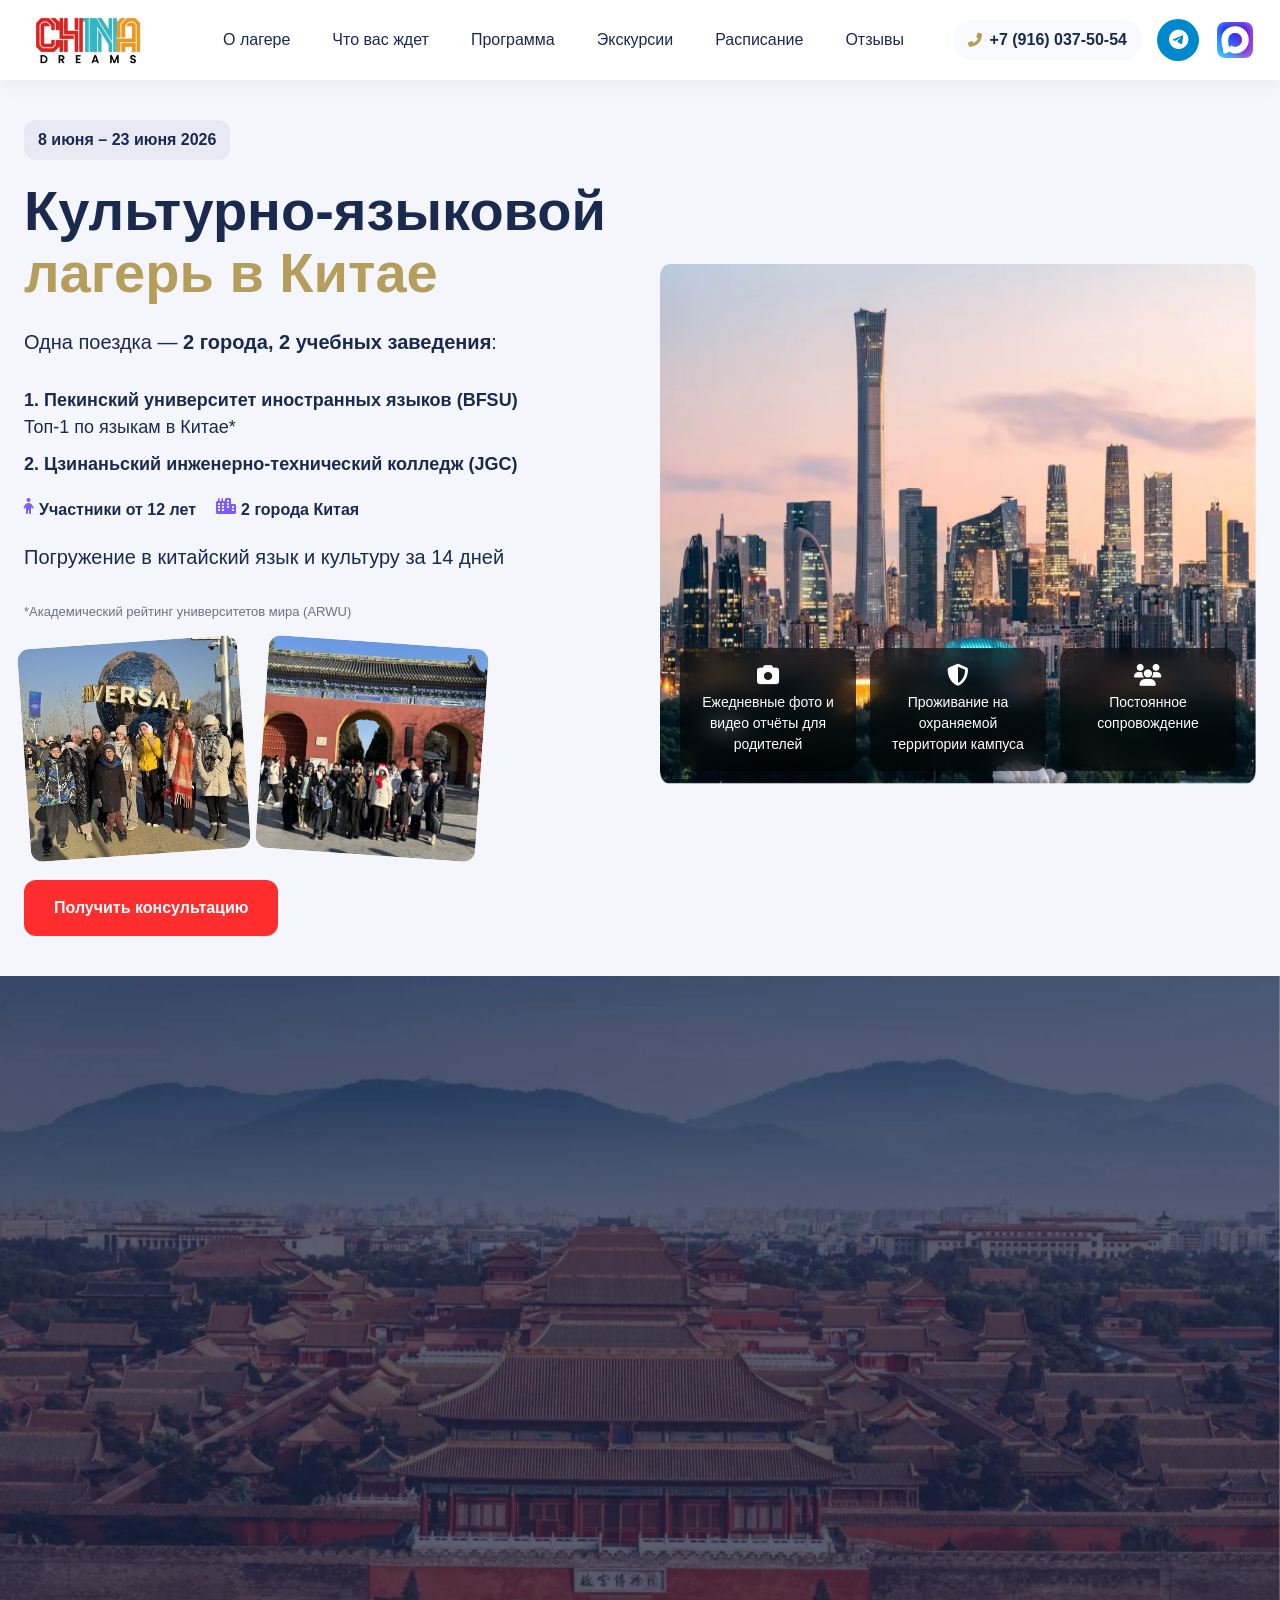
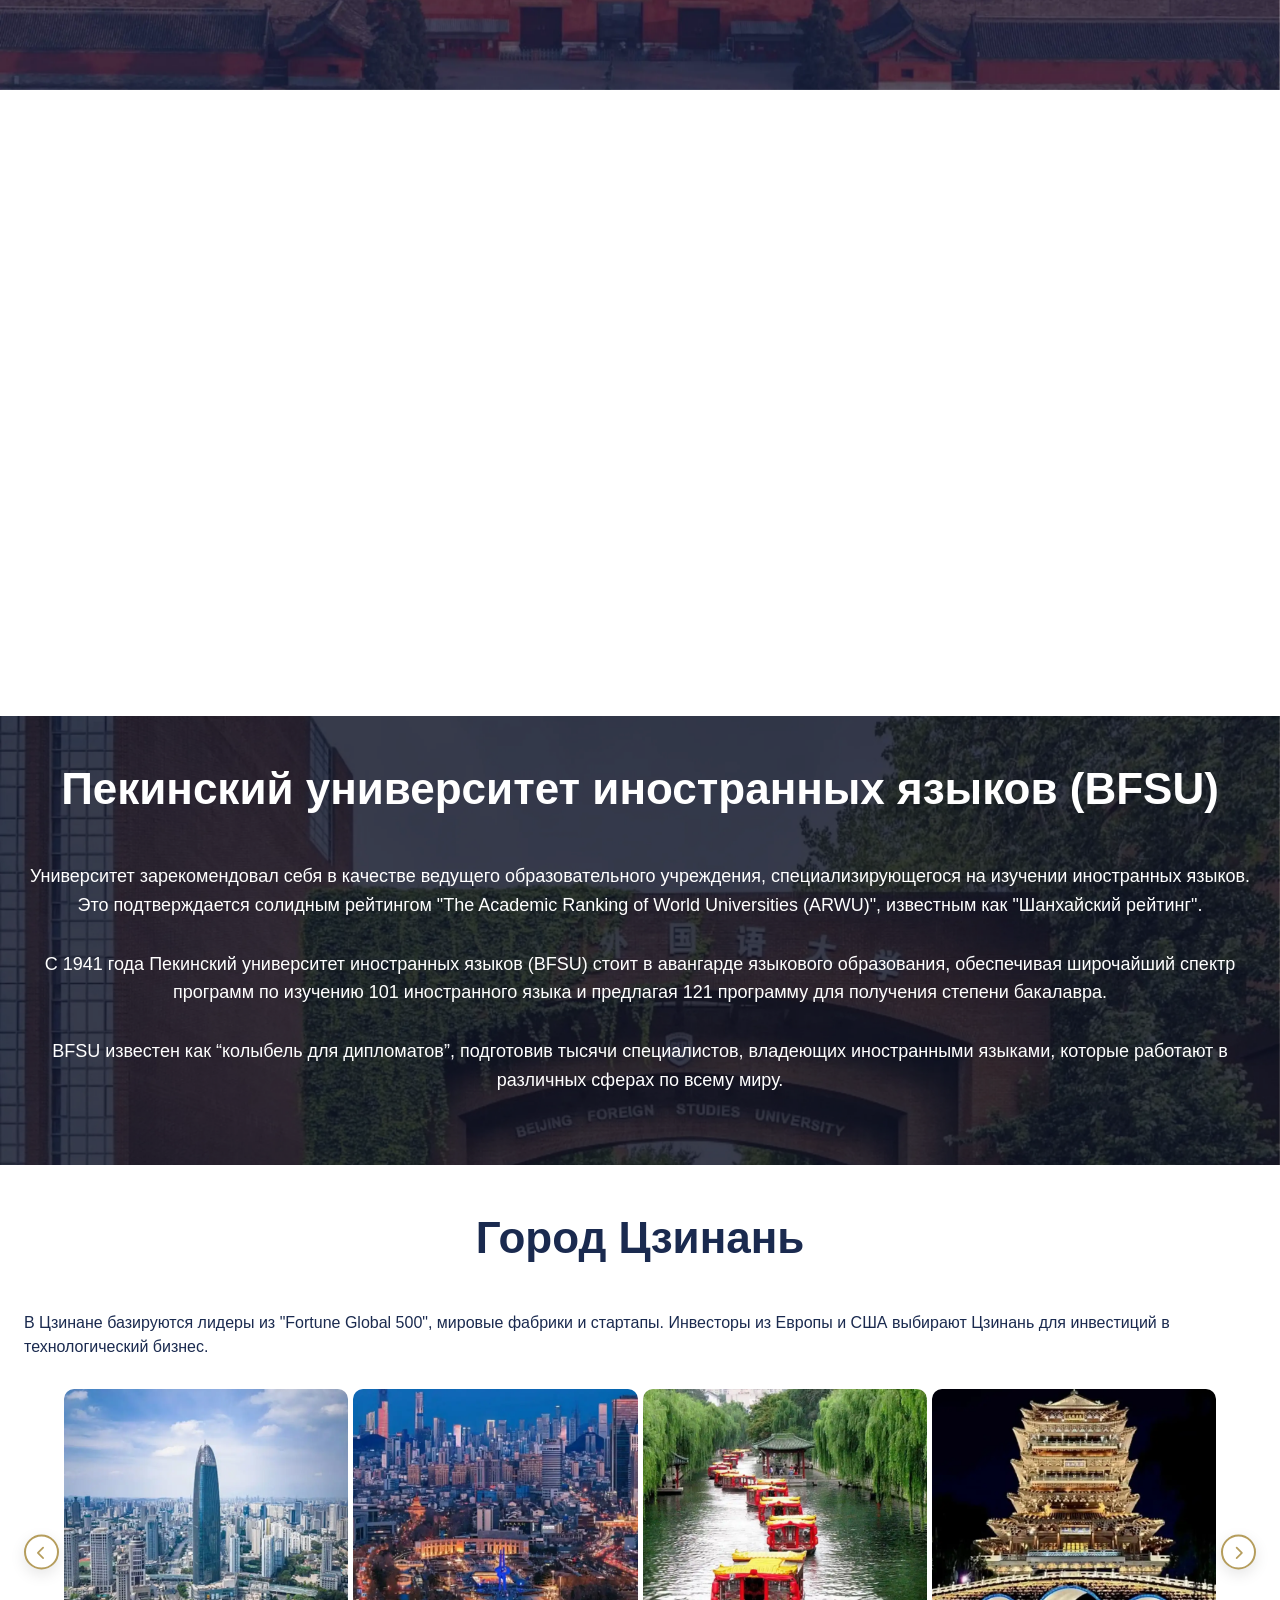
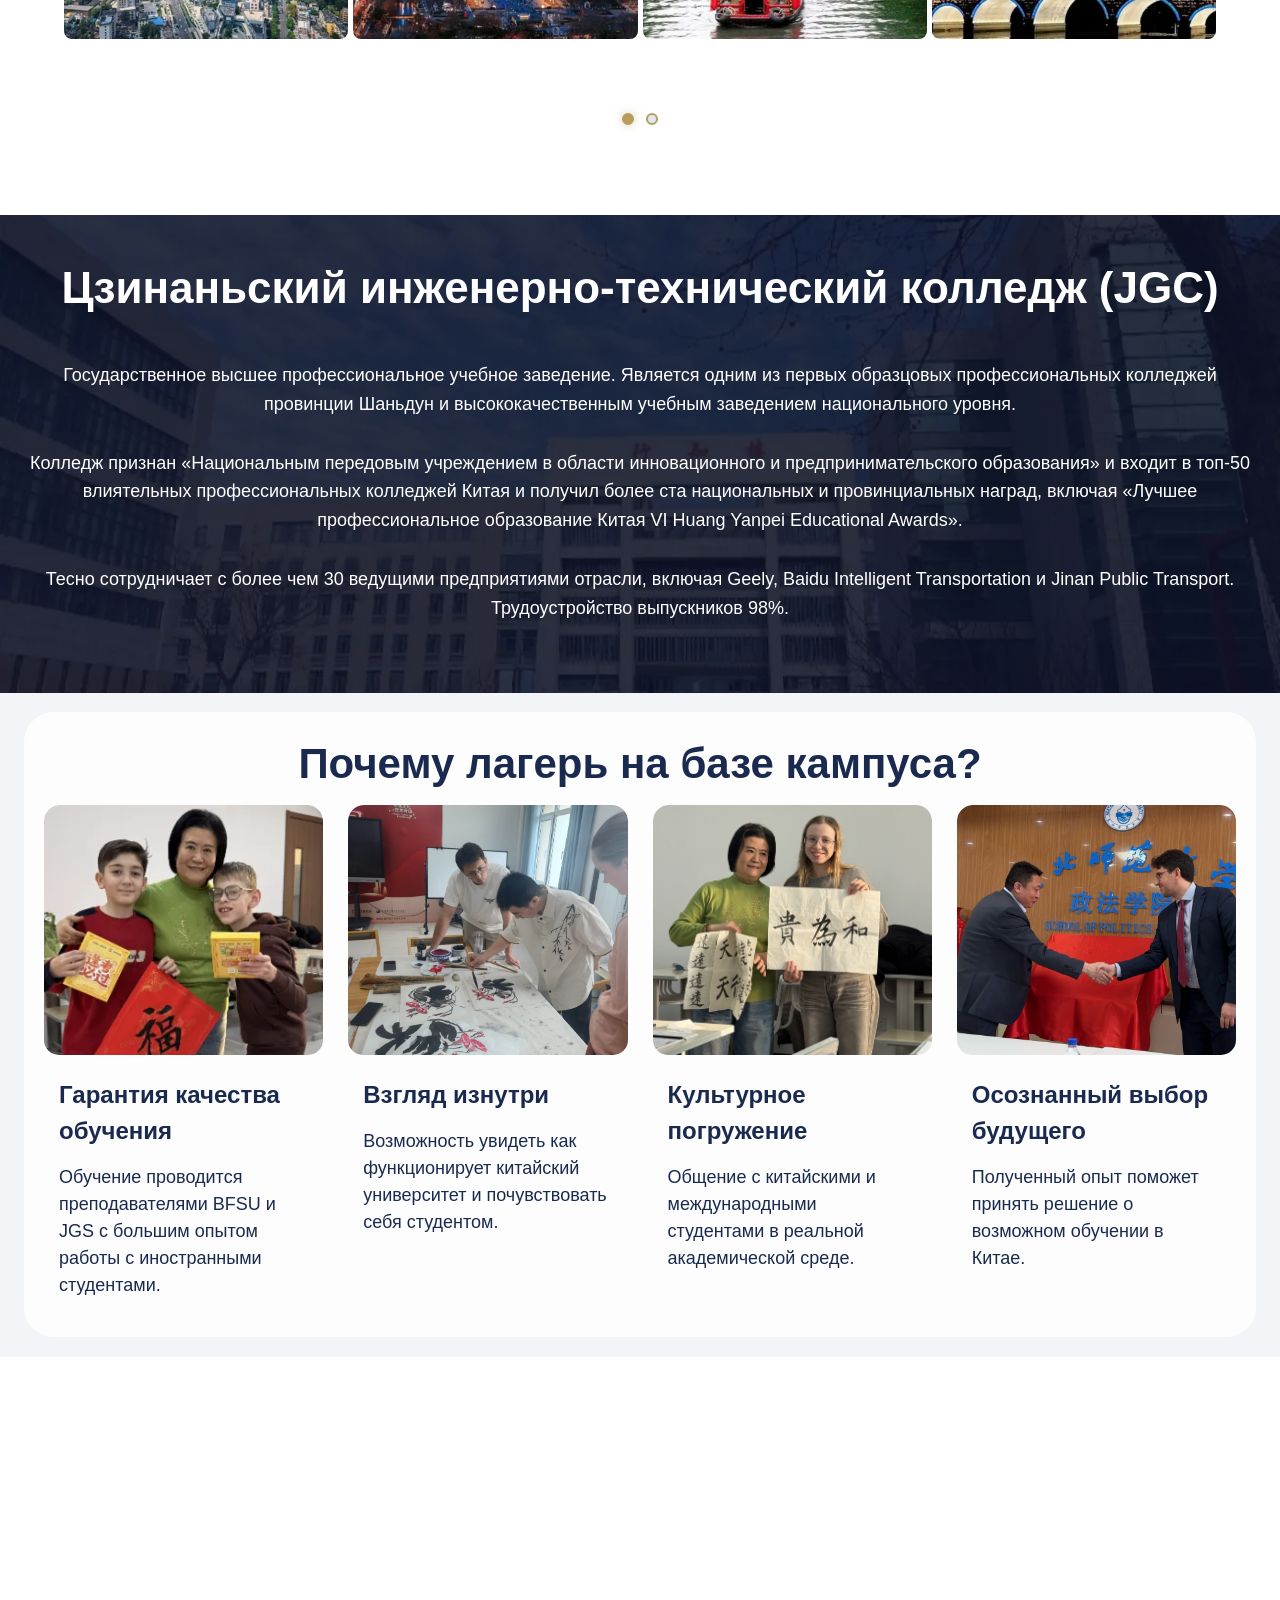
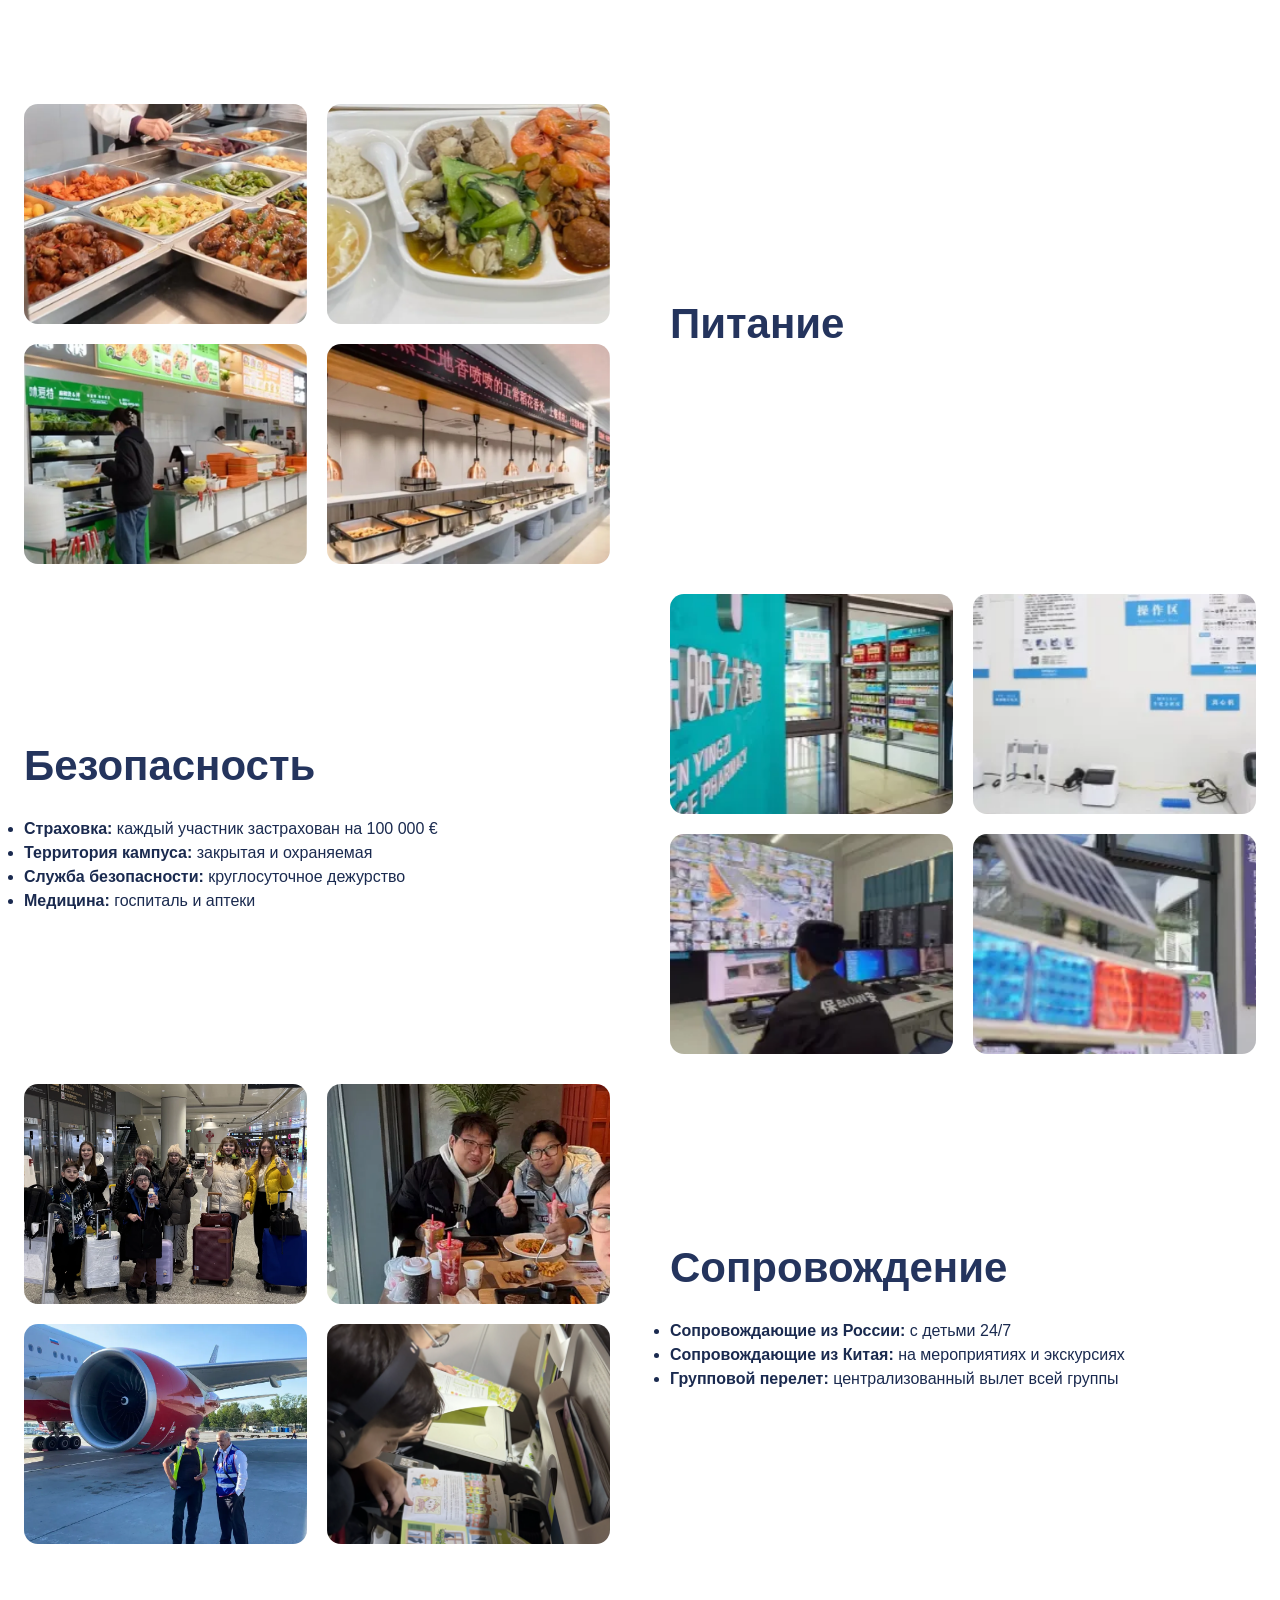
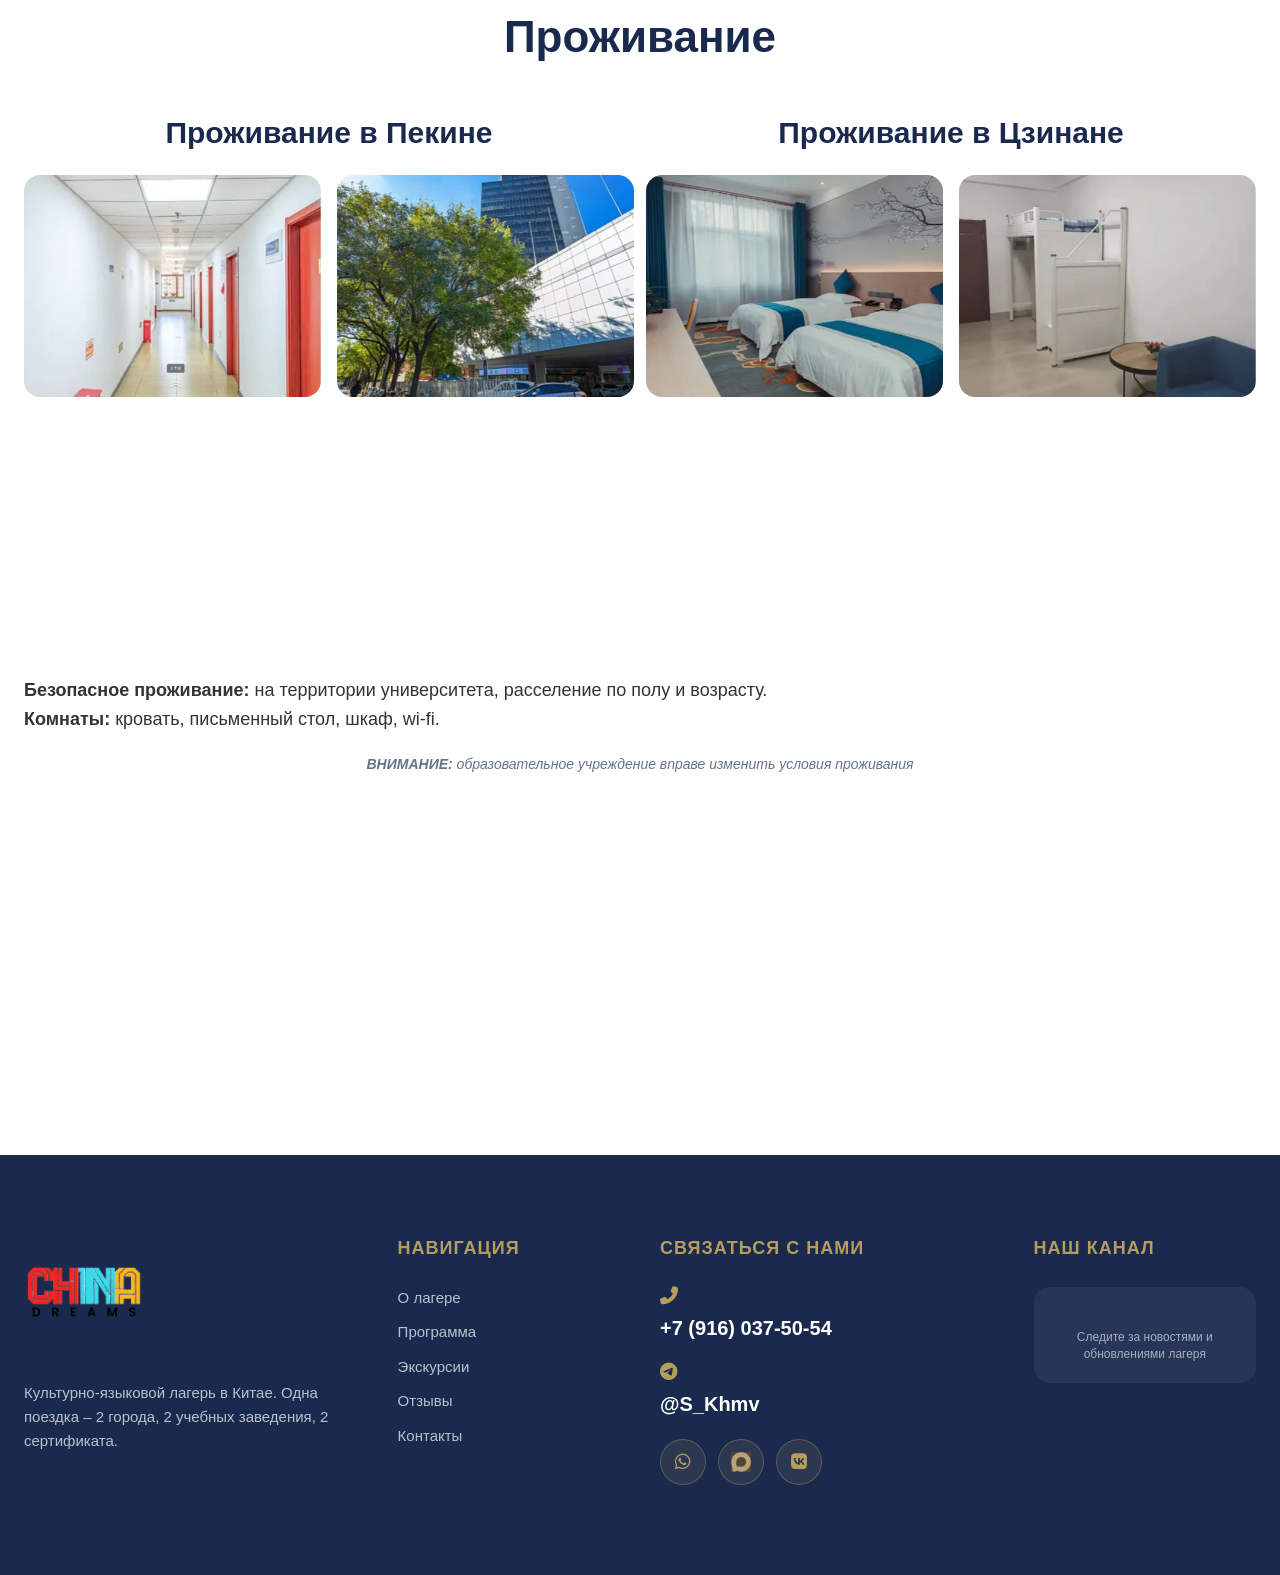
==== summer2026/index.html @ 6223f332 "Update index.html" ====
<!DOCTYPE html>
<html lang="ru">
<head>
    <meta charset="UTF-8">
    <meta name="viewport" content="width=device-width, initial-scale=1.0">
    
    <meta name="description" content="Культурно-языковой лагерь в Пекине China Dreams: обучение китайскому языку и погружение в культуру.">
    <meta property="og:title" content="Летний лагерь 2026 | China Dreams">
    <meta property="og:description" content="Культурно-языковой лагерь в Китае: программа лета 2026.">
    <meta property="og:url" content="https://chinadreams.ru/summer2026/">
    <meta property="og:type" content="website">
    <meta property="og:image" content="https://chinadreams.ru/summer2026/img/77.webp">
    
    <title>Культурно-языковой лагерь в Пекине | China Dreams</title>
    
    <link rel="icon" type="image/jpg" href="img/80.webp"> 

    <link rel="preconnect" href="https://fonts.googleapis.com">
    <link rel="preconnect" href="https://fonts.gstatic.com" crossorigin>
    <link href="https://fonts.googleapis.com/css2?family=Inter:opsz,wght@14..32,400;14..32,500;14..32,600;14..32,700&display=swap" rel="stylesheet">

    <link rel="stylesheet" href="https://cdnjs.cloudflare.com/ajax/libs/font-awesome/6.5.1/css/all.min.css">

    <link rel="stylesheet" href="style.css">
</head>
<body>
    <header class="header">
        <div class="container">
            <div class="logo">
                <img src="img/73.jpg" alt="China Dreams">
            </div>

            <nav>
                <div class="nav-links" id="navLinks">
                    <a href="#about">О лагере</a>
                    <a href="#features">Что вас ждет</a>
                    <a href="#program">Программа</a>
                    <a href="#excursions">Экскурсии</a>
                    <a href="#schedule">Расписание</a>
                    <a href="#reviews">Отзывы</a>
                </div>
            </nav>

            <div class="header-contact">
                <a href="tel:+79160375054" class="header-phone">
                    <i class="fas fa-phone-alt"></i> <span>+7 (916) 037-50-54</span></a>
                <a href="https://t.me/CD_RUSSIA" target="_blank" class="header-telegram">
                    <i class="fab fa-telegram"></i>
                </a>
                <a href="https://max.ru/u/f9LHodD0cOIRxhg6OC2rjZD0wFSvETGZUFFbrBYUcFSiHPmcREeoU7aZs7Y" class="header-max">
                    <img src="img/max.png" alt="MAX">
                </a>
            </div>

            <div class="menu-toggle" id="menuToggle">
                <i class="fas fa-bars"></i>
            </div>
        </div>
    </header>

    <main>
        <section class="hero">
            <div class="container hero-grid">
                <!-- ЛЕВАЯ ЧАСТЬ -->
                <div class="hero-left">
                    <div class="hero-date">8 июня – 23 июня 2026</div>

                    <h1>Культурно-языковой <span>лагерь в Китае</span></h1>

                    <p class="hero-text">
                        Одна поездка — <strong>2 города, 2 учебных заведения</strong>:
                    </p>

                    <p class="hero-university">
                        <strong>1. Пекинский университет иностранных языков (BFSU)</strong><br>
                        Топ-1 по языкам в Китае*
                    </p>

                    <p class="hero-university">
                        <strong>2. Цзинаньский инженерно-технический колледж (JGC)</strong>
                    </p>

                    <div class="hero-badges">
                        <i class="fas fa-child"></i> Участники от 12 лет
                        <i class="fas fa-city"></i> 2 города Китая
                    </div>
                    <p class="hero-text">Погружение в китайский язык и культуру за 14 дней</p>

                    <p class="hero-note">
                        *Академический рейтинг университетов мира (ARWU)
                    </p>

                    <div class="hero-photos">
                        <img src="img/77.webp" width="233" height="213">
                        <img src="img/81.webp" width="223" height="213">
                    </div>

                    <a href="tel:+79160375054" class="btn-main">Получить консультацию</a>

                </div>
                <div class="hero-right">

                    <img src="img/img2.webp" class="hero-bg">

                    <div class="hero-info">

                        <div class="info-card">
                            <i class="fas fa-camera"></i>
                            <p>Ежедневные фото и видео отчёты для родителей</p>
                        </div>

                        <div class="info-card">
                            <i class="fas fa-shield-alt"></i>
                            <p>Проживание на охраняемой территории кампуса</p>
                        </div>

                        <div class="info-card">
                            <i class="fas fa-users"></i>
                            <p>Постоянное сопровождение</p>
                        </div>

                    </div>
                </div>

            </div>
        </section>

        <section class="section facts-section">
            <div class="container">
                <h2 class="section-title text-center" style="margin-top: 50px;">Программа в цифрах</h2>
                <div class="facts-grid">
                    <div class="fact-card">
                        <img src="img/99.webp" alt="Города" class="fact-img" >
                        <div class="fact-overlay"></div>
                        <div class="fact-content">
                            <span class="fact-number">2</span>
                            <span class="fact-text">города</span>
                        </div>
                    </div>

                    <div class="fact-card">
                        <img src="img/12.webp" width="200" height="300" alt="Университеты" class="fact-img" >
                        <div class="fact-overlay"></div>
                        <div class="fact-content">
                            <span class="fact-number">2</span>
                            <span class="fact-text">учебных заведения</span>
                        </div>
                    </div>

                    <div class="fact-card">
                        <img src="img/16.webp" alt="Сертификаты" class="fact-img" style="filter: brightness(0.7);" >
                        <div class="fact-overlay"></div>
                        <div class="fact-content">
                            <span class="fact-number">2</span>
                            <span class="fact-text">сертификата</span>
                        </div>
                    </div>

                    <div class="fact-card highlight">
                        <img src="img/105.webp" alt="Экскурсий и мастерклассов" class="fact-img" >
                        <div class="fact-overlay"></div>
                        <div class="fact-content">
                            <span class="fact-number">30</span>
                            <span class="fact-text">экскурсий и мастерклассов</span>
                        </div>
                    </div>
                </div>

            </div>
        </section>

        <section id="about" class="section about-section">
            <div class="container">
                <h2 class="section-title text-center" style="color: #ffffff;">Почему этот лагерь особенный?</h2>
                <p class="section-text">Мы подготовили настоящую культурно-образовательную экспедицию – вас ждет образовательный опыт с языковой практикой, культурным обменом и погружением в среду: <span>2 учебных заведения, 2 города, 2 сертификата, 2 Китая</span> — столичный и строгий, современный и прогрессивный.</p>
                <p class="section-text highlight">В Пекине, где принимаются ключевые политические и экономические решения мы проведем <span>8 дней в лучшем языковом университете страны.</span> Далее мы посетим родину Конфуция – провинцию Шаньдун, город Цзинань и увидим настоящий современный мегаполис, где пройдет 2 часть поездки, которая составит 6 дней.</p>
                <div class="features-grid">
                    <!-- Карточка 1 -->
                    <div class="feature-card">
                        <div class="feature-header">
                            <div class="feature-number">01</div>
                            <div class="feature-line"></div>
                        </div>
                        <h3>Сбалансированная программа</h3>
                        <p>Сочетание языковых занятий с носителями языка, культурных мероприятий и экскурсий.</p>
                    </div>

                    <!-- Карточка 2 -->
                    <div class="feature-card">
                        <div class="feature-header">
                            <div class="feature-number">02</div>
                            <div class="feature-line"></div>
                        </div>
                        <h3>Баланс учёбы и отдыха</h3>
                        <p>Идеальное соотношение образования и внеурочной активности.</p>
                    </div>

                    <!-- Карточка 3 -->
                    <div class="feature-card">
                        <div class="feature-header">
                            <div class="feature-number">03</div>
                            <div class="feature-line"></div>
                        </div>
                        <h3>Безопасная атмосфера</h3>
                        <p>Доброжелательная и дружественная среда для всестороннего развития.</p>
                    </div>
                </div>
            </div>
        </section>



        <!-- Город Пекин - Медиагалерея с сеткой и каруселью -->
        <section class="section bg-light">
            <div class="container">
                <div class="city-text" style="margin-bottom: 20px; margin-top: 40px">
                    <h2 class="section-title">Город Пекин</h2>
                    <p class="city-description">Пекин — один из старейших городов мира. Политический, научный и технологический центр Китая, где принимаются ключевые государственные решения.</p>
                </div>
                <div class="media-carousel">
                    <div class="carousel-wrapper">
                        <div class="carousel-items" id="mediaCarousel" style="transform: translateX(-100%);">
                            <!-- СЛАЙД 1: 2 фото + 2 видео (сетка 4 колонки) -->
                            <div class="carousel-slide">
                                <div class="media-grid">
                                    <div class="media-grid-item">
                                        <img src="img/п1 1.webp" width="877" height="878" alt="Цзинань 1" loading="lazy">
                                    </div>
                                    <div class="media-grid-item">
                                        <img src="img/50.webp" alt="Цзинань 1" width="1050" height="1050" loading="lazy">
                                    </div>
                                    <div class="media-grid-item">
                                        <img src="img/51.webp" alt="Цзинань 1" width="630" height="630" loading="lazy">
                                    </div>
                                    <div class="media-grid-item">
                                        <img src="img/п2 1.webp" alt="Цзинань 1" width="1763" height="1770" loading="lazy">
                                    </div>
                                </div>
                            </div>

                            <!-- СЛАЙД 2: остальные 6 фото (сетка 4 колонки) -->
                            <div class="carousel-slide">
                                <div class="media-grid">
                                    <div class="media-grid-item">
                                        <img src="img/52.webp" alt="Цзинань 1" width="630" height="630" loading="lazy">
                                    </div>
                                    <div class="media-grid-item">
                                        <img src="img/53.webp" alt="Цзинань 1" width="630" height="630" loading="lazy">
                                    </div>
                                    <div class="media-grid-item">
                                        <img src="img/п3 1.webp" alt="Цзинань 1" width="878" height="878" loading="lazy">
                                    </div>
                                    <div class="media-grid-item">
                                        <img src="img/п4 1.webp" alt="Цзинань 1" width="1075" height="878" loading="lazy">
                                    </div>
                                </div>
                            </div>
                        </div>
                    </div>

                    <!-- Кнопки навигации -->
                    <button class="carousel-nav-btn prev" id="prevMedia">
                        <i class="fas fa-chevron-left"></i>
                    </button>
                    <button class="carousel-nav-btn next" id="nextMedia">
                        <i class="fas fa-chevron-right"></i>
                    </button>

                    <!-- Индикаторы (точки) -->
                    <div class="carousel-dots" id="mediaDots"></div>
                </div>
            </div>
        </section>
       
        <!-- Пекинский университет иностранных языков (с фоновой картинкой) -->
        <section class="section bfsu-section">
            <div class="container">
                <h2 class="section-title text-center" style="color: #ffffff;">Пекинский университет иностранных языков (BFSU)</h2>
                <p class="section-subtitle text-center" style="color: #ffffff;">Университет зарекомендовал себя в качестве ведущего образовательного учреждения, специализирующегося на изучении иностранных языков. Это подтверждается солидным рейтингом "The Academic Ranking of World Universities (ARWU)", известным как "Шанхайский рейтинг".</p>
                <p class="section-subtitle text-center" style="color: #ffffff;">С 1941 года Пекинский университет иностранных языков (BFSU) стоит в авангарде языкового образования, обеспечивая широчайший спектр программ по изучению 101 иностранного языка и предлагая 121 программу для получения степени бакалавра.</p>
                <p class="section-subtitle text-center" style="color: #ffffff;">BFSU известен как “колыбель для дипломатов”, подготовив тысячи специалистов, владеющих иностранными языками, которые работают в различных сферах по всему миру.</p>
            </div>
        </section>

        <!-- Город Цзинань - Медиагалерея с сеткой и каруселью -->
        <section class="section bg-light">
            <div class="container">
                <div class="city-text" style="margin-bottom: 20px; margin-top: 40px;">
                    <h2 class="section-title">Город Цзинань</h2>
                    <p class="city-description">В Цзинане базируются лидеры из "Fortune Global 500", мировые фабрики и стартапы. Инвесторы из Европы и США выбирают Цзинань для инвестиций в технологический бизнес.</p>
                </div>
                <div class="media-carousel">
                    <div class="carousel-wrapper">
                        <div class="carousel-items" id="jinanCarousel">
                            <!-- СЛАЙД 1: 2 фото + 2 видео (сетка 4 колонки) -->
                            <div class="carousel-slide">
                                <div class="media-grid">
                                    <div class="media-grid-item">
                                        <img src="img/ц2 1.webp" alt="Цзинань 1" width="926" height="927" loading="lazy">
                                    </div>
                                    <div class="media-grid-item">
                                        <img src="img/ц3 1.webp" alt="Цзинань 1" width="927" height="926" loading="lazy">
                                    </div>
                                    <div class="media-grid-item">
                                        <img src="img/ц4 1.webp" alt="Цзинань 2" width="926" height="927" loading="lazy">
                                    </div>
                                    <div class="media-grid-item">
                                        <img src="img/ц5 1.webp" alt="Цзинань 1" width="927" height="927" loading="lazy">
                                    </div>
                                </div>
                            </div>

                            <!-- СЛАЙД 2: остальные фото (сетка 4 колонки) -->
                            <div class="carousel-slide">
                                <div class="media-grid">
                                    <div class="media-grid-item">
                                        <img src="img/ц1 1.webp" alt="Цзинань 3" width="927" height="927" loading="lazy">
                                    </div>
                                    <div class="media-grid-item">
                                        <img src="img/ц6 1.webp" alt="Цзинань 4" width="956" height="956" loading="lazy">
                                    </div>
                                    <div class="media-grid-item">
                                        <img src="img/ц7 1.webp" alt="Цзинань 5" width="926" height="926" loading="lazy">
                                    </div>
                                    <div class="media-grid-item">
                                        <img src="img/ц8.webp" alt="Цзинань 6" width="927" height="927" loading="lazy">
                                    </div>
                                </div>
                            </div>
                        </div>
                    </div>

                    <!-- Кнопки навигации для Цзинаня -->
                    <button class="carousel-nav-btn prev" id="prevJinan">
                        <i class="fas fa-chevron-left"></i>
                    </button>
                    <button class="carousel-nav-btn next" id="nextJinan">
                        <i class="fas fa-chevron-right"></i>
                    </button>

                    <!-- Индикаторы (точки) для Цзинаня -->
                    <div class="carousel-dots" id="jinanDots"></div>
                </div>
            </div>
        </section>


        <!-- Цзинаньский инженерно-технический колледж (JGC) - с фоновой картинкой -->
        <section class="section jgc-section">
            <div class="container">
                <h2 class="section-title text-center" style="color: #ffffff;">Цзинаньский инженерно-технический колледж (JGC)</h2>
                <p class="section-subtitle text-center" style="color: #ffffff;">Государственное высшее профессиональное учебное заведение. Является одним из первых образцовых профессиональных колледжей провинции Шаньдун и высококачественным учебным заведением национального уровня.</p>
                <p class="section-subtitle text-center" style="color: #ffffff;">Колледж признан «Национальным передовым учреждением в области инновационного и предпринимательского образования» и входит в топ-50 влиятельных профессиональных колледжей Китая и получил более ста национальных и провинциальных наград, включая «Лучшее профессиональное образование Китая VI Huang Yanpei Educational Awards».</p>
                <p class="section-subtitle text-center" style="color: #ffffff;">Тесно сотрудничает с более чем 30 ведущими предприятиями отрасли, включая Geely, Baidu Intelligent Transportation и Jinan Public Transport. Трудоустройство выпускников 98%.</p>
            </div>
        </section>

        <!-- Почему лагерь на кампусе (стр. 13) -->
        <section class="campus-section">
            <div class="container">
                <div class="campus-wrapper">
                    <h2 class="campus-title">
                        Почему лагерь на базе кампуса?
                    </h2>
                    <div class="campus-grid">
                        <div class="campus-card">
                            <img src="img/86.webp" loading="lazy">
                            <h3>Гарантия качества обучения</h3>
                            <p>
                                Обучение проводится преподавателями BFSU и JGS
                                с большим опытом работы с иностранными студентами.
                            </p>
                        </div>
                        <div class="campus-card">
                            <img src="img/98.webp" loading="lazy">
                            <h3>Взгляд изнутри</h3>
                            <p>
                                Возможность увидеть как функционирует китайский университет
                                и почувствовать себя студентом.
                            </p>
                        </div>
                        <div class="campus-card">
                            <img src="img/97.webp" loading="lazy">
                            <h3>Культурное погружение</h3>
                            <p>
                                Общение с китайскими и международными студентами
                                в реальной академической среде.
                            </p>
                        </div>
                        <div class="campus-card">
                            <img src="img/84.webp" loading="lazy">
                            <h3>Осознанный выбор будущего</h3>
                            <p>
                                Полученный опыт поможет принять решение
                                о возможном обучении в Китае.
                            </p>
                        </div>
                    </div>
                </div>
            </div>
        </section>

        <section id="features" class="section campus-section">
            <div class="container">
                <h2 class="section-title text-center">Преимущества лагеря</h2>

                <div class="campus-split-column">
                    <div class="campus-card-split">
                        <div class="card-text-side">
                            <h3>Занятия на практике</h3>
                            <p>Вместо зубрежки — интерактивное обучение. Ребенок активно разыгрывает диалоги и учится понимать речь на слух — чтобы применять язык в реальных ситуациях.</p>
                        </div>
                        <div class="card-image-side">
                            <img src="img/img17.webp" alt="Обучение" loading="lazy">
                        </div>
                    </div>

                    <div class="campus-card-split">
                        <div class="card-text-side">
                            <h3>Погружение в среду</h3>
                            <p>Экскурсии по городу, университету, где можно слышать живую речь и практиковаться, а также увидеть все изнутри.</p>
                        </div>
                        <div class="card-image-side">
                            <img src="img/91.webp" alt="Погружение" loading="lazy">
                        </div>
                    </div>

                    <div class="campus-card-split">
                        <div class="card-text-side">
                            <h3>Пространство взросления</h3>
                            <p>Самостоятельность под нашим контролем – ребёнок получает опыт взрослой жизни в быту, межкультурной среде, в принятии решений, но не остаётся один на один со сложностями.</p>
                        </div>
                        <div class="card-image-side">
                            <img src="img/22.webp" alt="Взросление" loading="lazy">
                        </div>
                    </div>
                </div>
                <div class="wide-program-grid">
                    <div class="program-row">
                        <div class="program-card-wide">
                            <img src="img/94.webp" alt="Отчеты" loading="lazy">
                            <div class="card-overlay-wide">
                                <h3>Только полезные знания</h3>
                                <p>Новички осваивают базовую лексику для повседневного общения, а продвинутые — углубляются в язык.</p>
                            </div>
                        </div>
                        <div class="program-card-wide">
                            <img src="img/95.webp" alt="Сертификат" loading="lazy">
                            <div class="card-overlay-wide">
                                <h3>Развитие языковой догадки</h3>
                                <p>Способность понимать значения ранее неизвестных слов без словаря.</p>
                            </div>
                        </div>
                    </div>
                </div>
            </div>
        </section>

        <!-- Бегущая карусель "Китай изнутри" -->
        <section class="section bg-light">
            <div class="container">
                <h2 class="section-title text-center" style="margin-top: 30px; margin-bottom: 20px;">
                    Это шанс прочувствовать Китай изнутри
                   
                </h2>

                <div class="carousel-container">
                    <div class="carousel-track" id="chinaInsideTrack">
                        <!-- Фото 1 -->
                        <div class="carousel-item">
                            <img src="img/k1.webp" alt="Китай изнутри 1" loading="lazy">
                        </div>
                        <div class="carousel-item">
                            <img src="img/k2.webp" alt="Китай изнутри 2" loading="lazy">
                        </div>
                        <div class="carousel-item">
                            <img src="img/k3.webp" alt="Китай изнутри 3" loading="lazy">
                        </div>
                        <div class="carousel-item">
                            <img src="img/k4.webp" alt="Китай изнутри 4" loading="lazy">
                        </div>
                        <div class="carousel-item">
                            <img src="img/k5.webp" alt="Китай изнутри 5" loading="lazy">
                        </div>
                        <div class="carousel-item">
                            <img src="img/img14.webp" alt="Китай изнутри 6" loading="lazy">
                        </div>
                        <div class="carousel-item">
                            <img src="img/k7.webp" alt="Китай изнутри 7" loading="lazy">
                        </div>
                        <div class="carousel-item">
                            <img src="img/img13.webp" alt="Китай изнутри 8" loading="lazy">
                        </div>

                        <!-- Дубликаты для плавности -->
                        <div class="carousel-item">
                            <img src="img/k1.webp" alt="Китай изнутри 1" loading="lazy">
                        </div>
                        <div class="carousel-item">
                            <img src="img/k2.webp" alt="Китай изнутри 2" loading="lazy">
                        </div>
                        <div class="carousel-item">
                            <img src="img/k3.webp" alt="Китай изнутри 3" loading="lazy">
                        </div>
                        <div class="carousel-item">
                            <img src="img/k4.webp" alt="Китай изнутри 4" loading="lazy">
                        </div>
                        <div class="carousel-item">
                            <img src="img/k5.webp" alt="Китай изнутри 5" loading="lazy">
                        </div>
                        <div class="carousel-item">
                            <img src="img/img14.webp" alt="Китай изнутри 6" loading="lazy">
                        </div>
                        <div class="carousel-item">
                            <img src="img/k7.webp" alt="Китай изнутри 7" loading="lazy">
                        </div>
                        <div class="carousel-item">
                            <img src="img/img13.webp" alt="Китай изнутри 8" loading="lazy">
                        </div>
                    </div>
                </div>
            </div>
        </section>


        <!-- Образовательная программа -->

        <section id="program" class="section program-section">
            <div class="container">
                <h2 class="section-title text-center" style="margin-top: 0px; margin-bottom:20px;">Образовательная программа</h2>
                <p class="section-subtitle text-center">Уникальная парная образовательная модель преподавания</p>

                <div class="program-features-flex">
                    <div class="feature-item">
                        <strong>2 насыщенных недели:</strong> ни дня без приключения, выходные отсутствуют
                    </div>
                    <div class="feature-item">
                        <strong>80% времени</strong> общение с носителями языка
                    </div>
                    <div class="feature-item">
                        <strong>комфортные группы</strong> до 20 человек
                    </div>
                </div>

                <div class="wide-program-grid">
                    <div class="program-row">
                        <div class="program-card-wide">
                            <img src="img/img16.webp" alt="Практика языка" loading="lazy">
                            <div class="card-overlay-wide">
                                <h3>Практика языка</h3>
                                <p>Упор на устную речь, лексику и реальные ситуации</p>
                            </div>
                        </div>
                        <div class="program-card-wide">
                            <img src="img/img17.webp" alt="Резка по бумаге" loading="lazy">
                            <div class="card-overlay-wide">
                                <h3>Резка по бумаге</h3>
                                <p>Творческая практика основ традиционного искусства</p>
                            </div>
                        </div>
                    </div>

                    <div class="program-row">
                        <div class="program-card-wide">
                            <img src="img/img18.webp" alt="Живопись" loading="lazy">
                            <div class="card-overlay-wide">
                                <h3>Живопись</h3>
                                <p>Знакомство с техникой китайской тушевой живописи</p>
                            </div>
                        </div>
                        <div class="program-card-wide">
                            <img src="img/img20.webp" alt="Каллиграфия" loading="lazy">
                            <div class="card-overlay-wide">
                                <h3>Каллиграфия</h3>
                                <p>Погружение в эстетику и философию письма</p>
                            </div>
                        </div>
                    </div>
                </div>
            </div>
        </section>

        <!-- Экскурсии в Пекине (стр. 17) - НОВАЯ СЕКЦИЯ -->
        <section id="excursions" class="section bg-light">
            <div class="container">
                <h2 class="section-title text-center" style="margin-top: 60px;">Экскурсии в Пекине</h2>
                <p class="text-center">Пекин — это центр силы Китая, город императорского масштаба и государственной мощи, где традиции 5 000-летней цивилизации встречаются с ритмом мегаполиса</p>
                <div class="excursions-grid">
                    <div class="excursion-card">
                        <div class="excursion-image"><img src="img/51.webp" alt="Великая стена" style="width: 100%; height: 100%; object-fit: cover;" loading="lazy"></div>
                        <h3>Великая стена</h3>
                        <p>Прогулка там, где каждый шаг соединяет прошлое и будущее</p>
                    </div>
                    <div class="excursion-card">
                        <div class="excursion-image"><img src="img/120.webp" alt="Парк Цзиншань" style="width: 100%; height: 100%; object-fit: cover;" loading="lazy"></div>
                        <h3>Парк Цзиншань</h3>
                        <p>Смотровая точка, откуда открывается сердце столицы</p>
                    </div>
                    <div class="excursion-card">
                        <div class="excursion-image"><img src="img/52.webp" alt="Universal Studio" style="width: 100%; height: 120%; object-fit: cover;" loading="lazy"></div>
                        <h3>Universal Studio</h3>
                        <p>Мир Гарри Поттера, Миньонов и других героев — с аттракционами, шоу и приключениями</p>
                    </div>
                    <div class="excursion-card">
                        <div class="excursion-image"><img src="img/п3 1.webp" alt="Запретный город" style="width: 100%; height: 100%; object-fit: cover;" loading="lazy"></div>
                        <h3>Запретный город</h3>
                        <p>Императорский дворец, где вершилась судьба Поднебесной</p>
                    </div>
                </div>
                <h2 class="section-title text-center">Экскурсии в Цзинане</h2>
                <p class="text-center">Посетим Родину Конфуция – провинцию Шаньдун, самую консервативную провинцию Китая. Увидим город Цзинань — это живой и настоящий Китай</p>
                <div class="excursions-grid">
                    <div class="excursion-card">
                        <div class="excursion-image"><img src="img/65 1.webp" alt="Баоту-цюань" style="width: 100%; height: 100%; object-fit: cover;" loading="lazy"></div>
                        <h3>Баоту-цюань</h3>
                        <p>Главный символ города — мощный природный источник в центре города Цзинань с артезианской водой</p>
                    </div>
                    <div class="excursion-card">
                        <div class="excursion-image"><img src="img/66 1.webp" alt="Гора Тысячи Будд" style="width: 100%; height: 100%; object-fit: cover;" loading="lazy"></div>
                        <h3>Гора Тысячи Будд</h3>
                        <p>Скальные статуи, высеченные в VI–VIII веках нашей эры</p>
                    </div>
                    <div class="excursion-card">
                        <div class="excursion-image"><img src="img/67 1.webp" alt="Озеро Даминху" style="width: 100%; height: 100%; object-fit: cover;" loading="lazy"></div>
                        <h3>Озеро Даминху</h3>
                        <p>Сердце Цзинаня, парк в самом центре города, который напоминает Центральный парк Нью-Йорка</p>
                    </div>
                    <div class="excursion-card">
                        <div class="excursion-image"><img src="img/68 1.webp" alt="Фуронг стрит" style="width: 100%; height: 100%; object-fit: cover;" loading="lazy"></div>
                        <h3>Фуронг стрит</h3>
                        <p>Улице Фуронг 400 лет. Мы окунемся в атмосферу старого города без туристических витрин</p>
                    </div>
                </div>
                <p class="text-center" style="margin-top: 20px; font-style: italic;">*Возможны корректировки – в т.ч. дополнительные экскурсии на усмотрение организаторов</p>
            </div>
        </section>

        <!-- Проживание, питание, сопровождение, безопасность (стр. 19-22) -->
        <section class="campus-info">
            <div class="container">
                <!-- ПИТАНИЕ -->
                <div class="info-block">
                    <div class="info-images">
                        <img src="img/27.webp" loading="lazy">
                        <img src="img/p1.webp" loading="lazy">
                        <img src="img/p2.webp" loading="lazy">

                        <img src="img/28.webp" loading="lazy">
                    </div>
                    <div class="info-text">
                        <h2>Питание</h2>
                        <ul class="mobile-list">
                            <li><strong>Кафе университета с разными заведениями и вкуснейшими блюдами: </strong>мясо, овощи, крупы, макароны, морепродукты и свежие фрукты каждый день.</li>
                            <li><strong>Принцип "шведского стола":</strong> каждый может выбрать понравившееся блюдо.</li>
                            <li><strong>Кампусная карта позволяет оплачивать питание в один клик.</strong></li>
                        </ul>
                    </div>
                </div>
                <!-- БЕЗОПАСНОСТЬ -->
                <div class="info-block reverse">
                    <div class="info-images">
                        <img src="img/б1.webp" loading="lazy">
                        <img src="img/б2.webp" loading="lazy">
                        <img src="img/б3.webp" loading="lazy">
                        <img src="img/б4.webp" loading="lazy">
                    </div>
                    <div class="info-text">
                        <h2>Безопасность</h2>
                        <ul class="info-list">
                            <li><strong>Страховка:</strong> каждый участник застрахован на 100 000 €</li>
                            <li><strong>Территория кампуса:</strong> закрытая и охраняемая</li>
                            <li><strong>Служба безопасности:</strong> круглосуточное дежурство</li>
                            <li><strong>Медицина:</strong> госпиталь и аптеки</li>
                        </ul>
                    </div>
                </div>
                <!-- СОПРОВОЖДЕНИЕ -->
                <div class="info-block">
                    <div class="info-images">
                        <img src="img/92.webp" loading="lazy">
                        <img src="img/c2.webp" loading="lazy">
                        <img src="img/29.webp" loading="lazy">
                        <img src="img/с4.webp" loading="lazy">
                    </div>

                    <div class="info-text">
                        <h2>Сопровождение</h2>
                        <ul class="info-list">
                            <li><strong>Сопровождающие из России:</strong> с детьми 24/7</li>
                            <li><strong>Сопровождающие из Китая:</strong> на мероприятиях и экскурсиях</li>
                            <li><strong>Групповой перелет:</strong> централизованный вылет всей группы</li>
                        </ul>
                    </div>

                </div>
            </div>
        </section>
        <section class="accommodation-section">
            <div class="container">
                <h2 style="margin-top:60px;" class="section-title text-center">Проживание</h2>
                <div class="accommodation-wrapper">
                    <div class="city-block">
                        <h3 class="city-title">Проживание в Пекине</h3>
                        <div class="photo-carousel">
                            <div class="photo-carousel-track" id="pekinAccommodationTrack">
                                <div class="photo-item"><img src="img/к6.webp" alt="Холл в Пекине" loading="lazy"></div>
                                <div class="photo-item"><img src="img/к2.webp" alt="Здание университета" loading="lazy"></div>
                                <div class="photo-item"><img src="img/к3.webp" alt="Комната" loading="lazy"></div>
                                <div class="photo-item"><img src="img/к4.webp" alt="Общая зона" loading="lazy"></div>
                            </div>
                            <div class="photo-carousel-dots" id="pekinAccommodationDots"></div>
                        </div>
                    </div>  

                    <div class="city-block">
                    <h3 class="city-title">Проживание в Цзинане</h3>
                        <div class="photo-carousel">
                            <div class="photo-carousel-track" id="jinanAccommodationTrack">
                                <div class="photo-item"><img src="img/к5.webp" alt="Холл в Цзинане" loading="lazy"></div>
                                <div class="photo-item"><img src="img/к1.webp" alt="Вид из окна" loading="lazy"></div>
                                <div class="photo-item"><img src="img/к7.webp" alt="Комната" loading="lazy"></div>
                                <div class="photo-item"><img src="img/к8.webp" alt="Здание" loading="lazy"></div>
                            </div>
                            <div class="photo-carousel-dots" id="jinanAccommodationDots"></div>
                        </div>
                    </div>
                </div>
                
                <div class="accommodation-info">
                    <ul class="accommodation-list">
                        <li>
                            <strong>Безопасное проживание:</strong> на территории университета,
                            расселение по полу и возрасту.
                        </li>
                        <li>
                            <strong>Комнаты:</strong> кровать, письменный стол, шкаф, wi-fi.
                        </li>
                    </ul>
                    <p class="schedule-note" style="margin-bottom: 40px;"><strong>ВНИМАНИЕ:</strong> образовательное учреждение вправе изменить условия проживания</p>
                </div>
            </div>
        </section>



        <!--ОТчеты для родиетелй-->
        <section class="section reports-cert-section">
            <div class="container">
                <div class="wide-program-grid">
                    <div class="program-row">
                        <div class="program-card-wide">
                            <img src="img/96.webp" alt="Отчеты"  width="3213" height="2292" loading="lazy">
                            <div class="card-overlay-wide">
                                <h3>Отчёты для родителей</h3>
                                <p>Ежедневные фото и видео моменты дня вашего ребенка</p>
                            </div>
                        </div>
                        <div class="program-card-wide">
                            <img src="img/79.webp" alt="Сертификат"  width="1354" height="674" loading="lazy">
                            <div class="card-overlay-wide">
                                <h3>Сертификат от вуза</h3>
                                <p>Официальный документ, дающий преимущество при поступлении</p>
                            </div>
                        </div>
                    </div>
                </div>
            </div>
        </section>

        <section class="section facts-section-disp">
            <div class="container">
                <h2 class="section-title text-center" style="margin-top: 50px;">Программа в цифрах</h2>
                <div class="facts-grid">
                    <div class="fact-card">
                        <img src="img/99.webp" alt="Города" class="fact-img" >
                        <div class="fact-overlay"></div>
                        <div class="fact-content">
                            <span class="fact-number">2</span>
                            <span class="fact-text">города</span>
                        </div>
                    </div>

                    <div class="fact-card">
                        <img src="img/12.webp" width="200" height="300" alt="Университеты" class="fact-img" >
                        <div class="fact-overlay"></div>
                        <div class="fact-content">
                            <span class="fact-number">2</span>
                            <span class="fact-text">учебных заведения</span>
                        </div>
                    </div>

                    <div class="fact-card">
                        <img src="img/16.webp" alt="Сертификаты" class="fact-img" style="filter: brightness(0.7);" >
                        <div class="fact-overlay"></div>
                        <div class="fact-content">
                            <span class="fact-number">2</span>
                            <span class="fact-text">сертификата</span>
                        </div>
                    </div>

                    <div class="fact-card highlight">
                        <img src="img/105.webp" alt="Экскурсий и мастерклассов" class="fact-img" >
                        <div class="fact-overlay"></div>
                        <div class="fact-content">
                            <span class="fact-number">30</span>
                            <span class="fact-text">экскурсий и мастерклассов</span>
                        </div>
                    </div>
                </div>

            </div>
        </section>
        <!-- Полное расписание со сворачиванием -->
        <section id="schedule" class="section">
            <div class="container">
                <h2 class="section-title text-center" style="margin-top: 80px; margin-bottom: -10px;">Расписание</h2>

                <!-- Видимая часть (первые 5 дней) -->
                <div class="schedule-wrapper">
                    <table class="schedule-table" id="schedule-table">
                        <thead>
                            <tr>
                                <th>Дата, день</th>
                                <th>Утро</th>
                                <th>День</th>
                                <th>Вечер</th>
                            </tr>
                        </thead>
                        <tbody id="visible-days">
                            <!-- Первые 5 дней -->
                            <tr>
                                <td><strong>8 июня, ПН</strong></td>
                                <td>17:35 вылет из Тюмени в Пекин</td>
                                <td>—</td>
                                <td>—</td>
                            </tr>
                            <tr>
                                <td><strong>9 июня, ВТ</strong></td>
                                <td>05:10 прибытие в Пекин<br>Завтрак</td>
                                <td>12:00-13:00 Обед<br>14:00 Церемония открытия<br>15:30-17:00 Обзорная экскурсия по кампусу</td>
                                <td>18:00-19:00 Ужин<br>19:00 Свободное время</td>
                            </tr>
                            <tr>
                                <td><strong>10 июня, СР</strong></td>
                                <td>08:00 Завтрак<br>09:00-12:00 Уроки китайского языка</td>
                                <td>12:00-13:00 Обед<br>14:00-15:30 Занятия по китайской культуре<br>16:00 Экскурсия в музей мировых языков</td>
                                <td>18:00-19:00 Ужин<br>19:00 Свободное время</td>
                            </tr>
                            <tr>
                                <td><strong>11 июня, ЧТ</strong></td>
                                <td>08:00 Завтрак<br>09:00-12:00 Уроки китайского языка</td>
                                <td>12:00-13:00 Обед<br>14:00-15:30 Занятия по культуре<br>15:45-17:00 Урок китайского языка</td>
                                <td>18:00-19:00 Ужин<br>19:00 Свободное время</td>
                            </tr>
                            <tr>
                                <td><strong>12 июня, ПТ</strong></td>
                                <td>08:00 Завтрак<br>09:00-12:00 Уроки китайского языка</td>
                                <td>12:00-13:00 Обед<br>14:00-15:30 Занятия по культуре<br>16:00 Шопинг в ТЦ</td>
                                <td>18:00-19:00 Ужин<br>19:00 Свободное время</td>
                            </tr>
                        </tbody>

                        <!-- Скрытая часть (остальные дни) -->
                        <tbody id="more-days" style="display: none;">
                            <tr>
                                <td><strong>13 июня, СБ</strong></td>
                                <td>08:00 Завтрак<br>10:00-13:00 Запретный город и парк Цзиншань</td>
                                <td>13:30-14:30 Обед<br>15:30 Национальный музей Китая<br>17:00 Улица Ванфуцзин</td>
                                <td>18:00-19:00 Ужин<br>20:30 Свободное время</td>
                            </tr>
                            <tr>
                                <td><strong>14 июня, ВС</strong></td>
                                <td>Посещение Великой Китайской стены</td>
                                <td>12:00-13:00 Обед<br>Посещение Великой Китайской стены</td>
                                <td>18:00-19:00 Ужин<br>19:00 Свободное время</td>
                            </tr>
                            <tr>
                                <td><strong>15 июня, ПН</strong></td>
                                <td>Посещение Universal Beijing Resort</td>
                                <td>12:00-13:00 Обед<br>Посещение Universal Beijing Resort</td>
                                <td>18:00-19:00 Ужин<br>22:00 Возвращение в университет</td>
                            </tr>
                            <tr>
                                <td><strong>16 июня, ВТ</strong></td>
                                <td>08:00 Завтрак<br>09:00-12:00 Уроки китайского языка</td>
                                <td>12:00-13:00 Обед<br>14:00-15:30 Занятия по культуре<br>16:00 Церемония закрытия, вручение сертификатов</td>
                                <td>18:00-19:00 Ужин<br>19:00 Свободное время, сборы вещей</td>
                            </tr>
                            <tr>
                                <td><strong>17 июня, СР</strong></td>
                                <td>07:00 Завтрак<br>08:00 Трансфер на вокзал и переезд в г. Цзинань</td>
                                <td>13:00-18:00 Трансфер в колледж, регистрация, заселение</td>
                                <td>18:00-19:00 Ужин<br>19:00 Свободное время</td>
                            </tr>
                            <tr>
                                <td><strong>18 июня, ЧТ</strong></td>
                                <td>08:00 Завтрак<br>09:00-12:00 Церемония открытия и уроки китайского языка</td>
                                <td>12:00-13:00 Обед<br>Культурная программа и экскурсии</td>
                                <td>18:00-19:00 Ужин<br>19:00 Свободное время</td>
                            </tr>
                            <tr>
                                <td><strong>19 июня, ПТ</strong></td>
                                <td>08:00 Завтрак<br>09:00-12:00 Уроки китайского языка</td>
                                <td>13:30-14:30 Обед<br>Культурная программа и экскурсии</td>
                                <td>18:00-19:00 Ужин<br>19:00 Свободное время</td>
                            </tr>
                            <tr>
                                <td><strong>20 июня, СБ</strong></td>
                                <td>08:00 Завтрак<br>09:00-12:00 Уроки китайского языка</td>
                                <td>12:00-13:00 Обед<br>Культурная программа и экскурсии</td>
                                <td>18:00-19:00 Ужин<br>19:00 Свободное время</td>
                            </tr>
                            <tr>
                                <td><strong>21 июня, ВС</strong></td>
                                <td>08:00 Завтрак<br>09:00-12:00 Уроки китайского языка</td>
                                <td>12:00-13:00 Обед<br>Культурная программа и экскурсии</td>
                                <td>18:00-19:00 Ужин<br>19:00 Свободное время</td>
                            </tr>
                            <tr>
                                <td><strong>22 июня, ПН</strong></td>
                                <td>08:00 Завтрак<br>09:00-12:00 Церемония закрытия</td>
                                <td>12:00-13:00 Обед<br>15:00-17:00 Сбор чемоданов<br>18:00 Трансфер на ЖД вокзал<br>23:30 Прибытие в Пекин</td>
                                <td>18:00-19:00 Ужин<br>—</td>
                            </tr>
                            <tr>
                                <td><strong>23 июня, ВТ</strong></td>
                                <td>06:05 вылет из Пекина в Россию</td>
                                <td>12:00-13:00 Обед</td>
                                <td>17:00 прибытие в Тюмень</td>
                            </tr>
                        </tbody>
                    </table>
                </div>

                <!-- Кнопка "Показать ещё" -->
                <div class="text-center" style="margin-top: 30px;">
                    <button id="showMoreBtn" class="btn btn-outline">
                        <span id="btnText">Показать ещё</span>
                        <i id="btnIcon" class="fas fa-chevron-down"></i>
                    </button>
                </div>

                <p class="schedule-note"><strong>ВНИМАНИЕ:</strong> программа является предварительной. Организатор вправе вносить изменения</p>
            </div>
        </section>


        <!-- Кампусы -->
        <section class="section bg-light">
            <div class="container">
                <div class="city-text" style="margin-bottom: 0px;">
                    <h2 class="section-title text-center" style="margin-top: 80px;">Кампусы</h2>
                    <h2 style="margin-bottom: 20px;">Кампус BFSU в Пекине</h2>
                </div>

                <div class="media-carousel">
                    <div class="carousel-wrapper">
                        <div class="carousel-items" id="pekinExcCarousel">
                            <!-- СЛАЙД 1: первые 4 экскурсии -->
                            <div class="carousel-slide">
                                <div class="media-grid">
                                    <div class="media-grid-item">
                                        <img src="img/41.webp" alt="Великая стена"  width="692" height="695" loading="lazy">
                                    </div>
                                    <div class="media-grid-item">
                                        <img src="img/ка1.webp" alt="Парк Цзиншань"  width="1080" height="720" loading="lazy">
                                    </div>
                                    <div class="media-grid-item">
                                        <img src="img/43.webp" alt="Universal Studio"  width="692" height="692" loading="lazy">
                                    </div>
                                    <div class="media-grid-item">
                                        <img src="img/ка2.webp" alt="Запретный город"  width="1080" height="718" loading="lazy">
                                    </div>
                                </div>
                            </div>
                            <!-- СЛАЙД 2: дополнительные фото -->
                            <div class="carousel-slide">
                                <div class="media-grid">
                                    <div class="media-grid-item">
                                        <img src="img/b1.webp" alt="JGC кампус"  width="692" height="695" loading="lazy">
                                    </div>
                                    <div class="media-grid-item">
                                        <img src="img/b2.webp" alt="JGC аудитория" loading="lazy">
                                    </div>
                                    <div class="media-grid-item">
                                        <img src="img/b3.webp" alt="JGC общежитие" loading="lazy">
                                    </div>
                                    <div class="media-grid-item">
                                        <img src="img/b4.webp" alt="JGC столовая" loading="lazy">
                                    </div>
                                </div>
                            </div>
                        </div>
                    </div>

                    <!-- Кнопки навигации -->
                    <button class="carousel-nav-btn prev" id="prevPekinExc">
                        <i class="fas fa-chevron-left"></i>
                    </button>
                    <button class="carousel-nav-btn next" id="nextPekinExc">
                        <i class="fas fa-chevron-right"></i>
                    </button>

                    <!-- Индикаторы (точки) -->
                    <div class="carousel-dots" id="pekinExcDots"></div>
                </div>
                <div class="city-text" style="margin-bottom: 20px;">
                    <h2>Кампус JGC в Цзинанe</h2>
                </div>

                <div class="media-carousel">
                    <div class="carousel-wrapper">
                        <div class="carousel-items" id="jinanExcCarousel">
                            <!-- СЛАЙД 1: первые 4 экскурсии -->
                            <div class="carousel-slide">
                                <div class="media-grid">
                                    <div class="media-grid-item">
                                        <img src="img/69.webp" alt="JGC кампус"  width="376" height="380" loading="lazy">
                                    </div>
                                    <div class="media-grid-item">
                                        <img src="img/70.webp" alt="JGC аудитория"  width="373" height="371" loading="lazy">
                                    </div>
                                    <div class="media-grid-item">
                                        <img src="img/71.webp" alt="JGC общежитие"  width="377" height="374" loading="lazy">
                                    </div>
                                    <div class="media-grid-item">
                                        <img src="img/72.webp" alt="JGC столовая"  width="373" height="375" loading="lazy">
                                    </div>

                                </div>
                            </div>
                            <!-- СЛАЙД 2: дополнительные фото -->
                            <div class="carousel-slide">
                                <div class="media-grid">
                                    <div class="media-grid-item">
                                        <img src="img/ц10.webp" alt="Баоту-цюань" loading="lazy">
                                    </div>
                                    <div class="media-grid-item">
                                        <img src="img/ц11.webp" alt="Гора Тысячи Будд" loading="lazy">
                                    </div>
                                    <div class="media-grid-item">
                                        <img src="img/ц13.webp" alt="Озеро Даминху" loading="lazy">
                                    </div>
                                    <div class="media-grid-item">
                                        <img src="img/27.webp" alt="Фуронг стрит" loading="lazy">
                                    </div>
                                </div>
                            </div>
                        </div>
                    </div>

                    <!-- Кнопки навигации -->
                    <button class="carousel-nav-btn prev" id="prevJinanExc">
                        <i class="fas fa-chevron-left"></i>
                    </button>
                    <button class="carousel-nav-btn next" id="nextJinanExc">
                        <i class="fas fa-chevron-right"></i>
                    </button>

                    <!-- Индикаторы (точки) -->
                    <div class="carousel-dots" id="jinanExcDots"></div>
                </div>
            </div>
        </section>



        <!-- Наши воспоминания - Видео-карусель -->
        <!-- Наши воспоминания - Видео-карусель -->
        <section class="section memories-section">
            <div class="container">
                <h2 class="section-title text-center">Наши воспоминания</h2>
                <p class="section-subtitle text-center">Яркие моменты нашего лагеря в видеоформате</p>

                <div class="memories-carousel">
                    <div class="carousel-wrapper">
                        <div class="carousel-items" id="memoriesCarousel">
                            <!-- СЛАЙД 1: первые 2 видео -->
                            <div class="carousel-slide">
                                <div class="memories-grid memories-grid-2">
                                    <div class="memory-video-item">
                                        <video controls preload="none" class="lazy-video" poster="img/1.webp" width="406" height="180">
                                            <source src="img/1.MOV" type="video/mp4">
                                            Ваш браузер не поддерживает видео.
                                        </video>
                                    </div>
                                    <div class="memory-video-item">
                                        <video controls preload="none" class="lazy-video" poster="img/3.webp" width="406" height="180">
                                            <source src="img/7.MOV" type="video/mp4" >
                                            Ваш браузер не поддерживает видео.
                                        </video>
                                    </div>
                                </div>
                            </div>

                            <!-- СЛАЙД 2: следующие 2 видео -->
                            <div class="carousel-slide">
                                <div class="memories-grid memories-grid-2">
                                    <div class="memory-video-item">
                                        <video controls preload="none" class="lazy-video" poster="img/4.webp" width="406" height="180">
                                            <source src="img/3.MOV" type="video/mp4" >
                                            Ваш браузер не поддерживает видео.
                                        </video>
                                    </div>
                                    <div class="memory-video-item">
                                        <video controls preload="none" class="lazy-video" poster="img/5.webp" width="406" height="180">
                                            <source src="img/4.MOV" type="video/mp4" >
                                            Ваш браузер не поддерживает видео.
                                        </video>
                                    </div>
                                </div>
                            </div>

                            <!-- СЛАЙД 3: следующие 2 видео -->
                            <div class="carousel-slide">
                                <div class="memories-grid memories-grid-2">
                                    <div class="memory-video-item">
                                        <video controls preload="none" class="lazy-video" poster="img/6.webp" width="406" height="180">
                                            <source src="img/5.MOV" type="video/mp4" loading="lazy">
                                            Ваш браузер не поддерживает видео.
                                        </video>
                                    </div>
                                    <div class="memory-video-item">
                                        <video controls preload="none" class="lazy-video" poster="img/7.webp" width="406" height="180">
                                            <source src="img/6.MOV" type="video/mp4" loading="lazy">
                                            Ваш браузер не поддерживает видео.
                                        </video>
                                    </div>
                                </div>
                            </div>
                        </div>
                    </div>

                    <!-- Кнопки навигации -->
                    <button class="carousel-nav-btn prev" id="prevMemories">
                        <i class="fas fa-chevron-left"></i>
                    </button>
                    <button class="carousel-nav-btn next" id="nextMemories">
                        <i class="fas fa-chevron-right"></i>
                    </button>

                    <!-- Индикаторы (точки) -->
                    <div class="carousel-dots" id="memoriesDots"></div>
                </div>
            </div>
        </section>

        <link rel="stylesheet" href="https://cdn.jsdelivr.net/npm/swiper@11/swiper-bundle.min.css" />
        <script src="https://cdn.jsdelivr.net/npm/swiper@11/swiper-bundle.min.js"></script>


        <!--ТГ-->
        <section class="section telegram-review-section">
            <div class="container">
                <h2 class="section-title text-center" style="margin-top: 20px;">Обзор лагеря. Пекин. Январь 2026</h2>
                <div class="telegram-review-wrapper">
                    <div class="photo-grid-quad">
                        <div class="quad-photo-item"><img src="img/101.webp" alt="Фото 1" loading="lazy"></div>
                        <div class="quad-photo-item"><img src="img/102.webp" alt="Фото 2" loading="lazy"></div>
                        <div class="quad-photo-item"><img src="img/103.webp" alt="Фото 3" loading="lazy"></div>
                        <div class="quad-photo-item"><img src="img/104.webp" alt="Фото 4" loading="lazy"></div>
                    </div>

                    <div class="telegram-info-block">
                        <div class="text-center-desktop">
                            <p class="scan-label">Сканируйте код:</p>
                            <div class="qr-container-simple">
                                <img src="img/45.webp" alt="QR-код" class="qr-img-fixed" loading="lazy">
                            </div>

                            <p class="qr-subtext">Подписывайтесь, чтобы быть в курсе новостей:</p>

                            <a href="https://t.me/+r1kv_PHAmA5hYmNi" class="btn btn-primary" target="_blank">
                                <i class="fab fa-telegram"></i> Перейти в канал
                            </a>
                        </div>
                    </div>
                </div>
            </div>
        </section>

        <!-- Отзывы - Слайдер с фото -->
        <section id="reviews" class="section bg-light">
            <div class="container">
                <h2 class="section-title text-center" style="margin-top: 50px;">Отзывы</h2>

                <div class="reviews-carousel">
                    <div class="carousel-wrapper">
                        <div class="carousel-items" id="reviewsCarousel">
                            

                            <!-- СЛАЙД 2 -->
                            <div class="carousel-slide">
                                <div class="review-card">
                                    <div class="review-image">
                                        <img src="img/нм.webp" alt="Нина" loading="lazy">
                                    </div>
                                    <div class="review-content">
                                        <p class="review-text">“Хочу поблагодарить за безупречную организацию лагеря в Пекине. Дочь ездила впервые самостоятельно и чувствовала себя уверенно. Очень понравилась насыщенная программа.”</p>
                                        <div class="review-author">Нина, мама Алисы</div>
                                    </div>
                                </div>
                            </div>
                            

                            <!-- СЛАЙД 3 -->
                            <div class="carousel-slide">
                                <div class="review-card">
                                    <div class="review-image">
                                        <img src="img/пу.webp" alt="Полина" loading="lazy">
                                    </div>
                                    <div class="review-content">
                                        <p class="review-text">“Сергей, спасибо огромное за эту поездку! Уроки китайского и каллиграфии были очень интересными, а экскурсии просто невероятными.”</p>
                                        <div class="review-author">Полина, участница</div>
                                    </div>
                                </div>
                            </div>

                            <!-- СЛАЙД 4 -->
                            <div class="carousel-slide">
                                <div class="review-card">
                                    <div class="review-image">
                                        <img src="img/дп.webp" alt="Дмитрий" loading="lazy">
                                    </div>
                                    <div class="review-content">
                                        <p class="review-text">“Не каждый день теряешь загранпаспорт в другой стране. Сергей взял всё в свои руки, связался с посольством, решил вопросы. Огромное спасибо!”</p>
                                        <div class="review-author">Дмитрий, папа Полины</div>
                                    </div>
                                </div>
                            </div>
                            <!-- СЛАЙД 1 -->
                            <div class="carousel-slide">
                                <div class="review-card">
                                    <div class="review-image">
                                        <img src="img/оп.webp" alt="Лариса Михайловна" loading="lazy">
                                    </div>
                                    <div class="review-content">
                                        <p class="review-text">“Особая признательность Сергею Хачумову за максимально индивидуальный подход к каждому участнику нашей группы! Только благодаря его титаническим усилиям, связям и пониманию состоялось наше первое увлекательное путешествие в Китай.”</p>
                                        <div class="review-author">Лариса Михайловна Пряженникова</div>
                                        <div class="review-role">директор ЧОУ "Еврогимназия"</div>
                                    </div>
                                </div>
                            </div>

                            <!-- СЛАЙД 5 -->
                            <div class="carousel-slide">
                                <div class="review-card">
                                    <div class="review-image">
                                        <img src="img/дм.webp" alt="Отзыв 5" loading="lazy">
                                    </div>
                                    <div class="review-content">
                                        <p class="review-text">“Прекрасная организация, дети в восторге от поездки! Обязательно поедем еще.”</p>
                                        <div class="review-author">Динара, мама Сафины</div>
                                    </div>
                                </div>
                            </div>

                            <!-- СЛАЙД 6 -->
                            <div class="carousel-slide">
                                <div class="review-card">
                                    <div class="review-image">
                                        <img src="img/мм.webp" alt="Отзыв 6" loading="lazy"> 
                                    </div>
                                    <div class="review-content">
                                        <p class="review-text">“Отличная программа, хорошие преподаватели, много экскурсий. Ребенок вернулся с новыми знаниями и впечатлениями.”</p>
                                        <div class="review-author">Мария, мама Артемия</div>
                                    </div>
                                </div>
                            </div>
                        </div>
                    </div>

                    <!-- Кнопки навигации -->
                    <button class="carousel-nav-btn prev" id="prevReviews">
                        <i class="fas fa-chevron-left"></i>
                    </button>
                    <button class="carousel-nav-btn next" id="nextReviews">
                        <i class="fas fa-chevron-right"></i>
                    </button>

                    <!-- Индикаторы (точки) -->
                    <div class="carousel-dots" id="reviewsDots"></div>
                </div>
            </div>
        </section>


        <!--Цена-->

        <section class="section program-details-section">
            <div class="container">
                <h2 class="section-title text-center" style="color: #1a2a4f; margin-bottom: 0px;">
                    ЧТО <span style="color: #b59d5c;">ВХОДИТ</span> В ПРОГРАММУ
                </h2>
                <div class="campus-split-column">
                    <div class="campus-card-split banner-gradient">
                        <div class="card-text-side">
                            <div class="old-p">220 000 ₽</div>
                            <div class="price-row">
                                <span class="new-p">165 000 ₽</span>
                                <div class="price-badge">Скидка 25%</div>
                            </div>
                            <p class="price-subtext">Возможна рассрочка платежей</p>
                        </div>
                        <div class="card-image-side">
                            <img src="img/img17.webp" alt="Обучение" loading="lazy">
                        </div>
                    </div>

                    <div class="details-grid">
                        <div class="details-included-card">
                            <h3 class="card-main-title">ВХОДИТ В СТОИМОСТЬ</h3>

                            <div class="details-group">
                                <h4 class="group-title">ОБУЧЕНИЕ И КОМФОРТ</h4>
                                <ul class="custom-list">
                                    <li>Образовательная и экскурсионная программа</li>
                                    <li>Учебные материалы, необходимые для прохождения курса</li>
                                    <li>Проживание в университетском общежитии</li>
                                    <li>Питание в столовой университета (завтрак, обед и ужин)</li>
                                    <li>Официальный сертификат университета и колледжа</li>
                                </ul>
                            </div>

                            <div class="details-group">
                                <h4 class="group-title">ОРГАНИЗАЦИЯ И БЕЗОПАСНОСТЬ</h4>
                                <ul class="custom-list">
                                    <li>Регистрационный взнос и оформление на программу</li>
                                    <li>Групповое сопровождение на период программы</li>
                                    <li>Транспортное обеспечение: городской транспорт, трансфер, скоростной поезд Пекин – Цзинань</li>
                                    <li>Медицинская страховка на 100 000 Евро</li>
                                    <li>Фото и видеоотчёты для родителей</li>
                                </ul>
                            </div>
                        </div>

                        <div class="details-right-col" style="display: flex; flex-direction: column; gap: 10px;">
                            <div class="details-excluded-card">
                                <h3 class="card-main-title">ОПЛАЧИВАЕТСЯ ОТДЕЛЬНО</h3>
                                <ul class="custom-list">
                                    <li>Групповой перелёт (с багажом 23 кг.) Тюмень – Новосибирск – Пекин и обратно</li>
                                    <li>Нотариальное согласие родителей на выезд ребенка за границу</li>
                                    <li>Личные расходы и питание вне университета</li>
                                </ul>
                            </div>

                            <div class="details-excluded-card">
                                <h3 class="card-main-title" style="color: #1a2a4f;">ОБРАТИТЕ ВНИМАНИЕ</h3>
                                <ul class="custom-list">
                                    <li><strong>165 000 руб.</strong> при оплате регвзноса 30 000 руб. до <strong>15.04.2026</strong>. Далее — повышение стоимости</li>
                                    <li style="margin-top: 10px; font-weight: 600;">При отказе от поездки рег. взнос не возвращается</li>
                                </ul>
                            </div>

                            <div class="details-photos" style="display: grid; grid-template-columns: 1fr 1fr; gap: 15px; height: auto;">
                                <img src="img/92.webp" alt="Экскурсия" class="detail-img" style="width: 100%; height: 210px; object-fit: cover; border-radius: 15px;" loading="lazy">
                                <img src="img/29.webp" alt="Занятия" class="detail-img" style="width: 100%; height: 210px; object-fit: cover; border-radius: 15px;" loading="lazy">
                            </div>
                        </div>
                    </div>
                </div>
            </div>
        </section>

        <!-- Сроки и порядок действий -->
        <section class="section steps-section">
            <div class="steps-banner">
                <img src="img/48.webp" alt="Порядок действий" loading="lazy">
            </div>

            <div class="steps-container">
                <h2 style="margin-top:40px;" class="section-title text-center">Сроки и порядок действий</h2>
                <div class="step-item">
                    <div class="step-number">1</div>
                    <div class="step-content">
                        <h3>До 15 апреля - 1ая волна приема*. До 4 мая - 2ая волна приема</h3>
                        <p>Ведем продажи, заключаем договор, вы оплачиваете участие ребенка в лагере</p>
                    </div>
                </div>
                <div class="step-item">
                    <div class="step-number">2</div>
                    <div class="step-content">
                        <h3>5 мая</h3>
                        <p>Мы делаем запрос группового бронирования у авиакомпании и сообщаем точную цену на групповой авиаперелет</p>
                    </div>
                </div>
                <div class="step-item">
                    <div class="step-number">3</div>
                    <div class="step-content">
                        <h3>5-6 мая</h3>
                        <p>Получаем от вас денежные средства для покупки авиабилетов</p>
                    </div>
                </div>
                <p class="schedule-note" style="margin-bottom: 40px;">*Если группа будет набрана в первую волну, то прием заявок закончится 15 апреля</p>
            </div>
        </section>

        <section id="about-company" class="section about-company-new">
            <div class="container">
                <div class="about-header">
                    <h2 style="margin-top:40px ;font-size: 48px;" class="about-title"><span>О компании China Dreams</span></h2>
                </div>

                <div class="about-content-grid">
                    <div class="about-stats">
                        <div class="stat-card">
                            <p><span class="stat-value">10+ лет</span></p>
                            <p><span class="stat-desc">Опыта работы в сфере образования</span> </p>
                        </div>
                        <div class="stat-card"> 
                            <p><span class="stat-value">Цзинань</span> </p>
                            <p><span class="stat-desc">Собственный офис в Китае</span> </p>
                        </div>
                        <div class="stat-card">
                            <span class="stat-value">3 млн ¥</span>
                            <span class="stat-desc">Уставной капитал — ваша юридическая гарантия</span>
                        </div>
                    </div>

                    <div class="about-gallery">
                        <div class="gallery-main">
                            <img src="img/img3.webp" alt="Офис China Dreams" loading="lazy">
                        </div>
                        <div class="gallery-side">
                            <img src="img/img5.webp" alt="Команда и документы" loading="lazy">
                        </div>
                    </div>
                </div>
            </div>
        </section>

        <!--Команда-->
        <section id="team" class="section bg-light">
            <div class="container">
                <h2 class="section-title text-left" style="margin-top: 50px;">Команда China Dreams</h2>

                <div class="grid-2">
                    <div class="team-card">
                        <div class="team-card-image">
                            <div class="image-placeholder" style="max-width: 250px;">
                                <span><img src="img/74.webp" alt="Хачумов Сергей" style="width: 100%; height: 100%; object-fit: cover;" loading="lazy"></span>
                            </div>
                        </div>
                        <div class="team-card-content">
                            <p class="team-role">Основатель / Владелец</p>
                            <h3 class="team-name">Хачумов Сергей</h3>
                            <p class="team-bio">
                                Основатель Российско-Китайского исследовательского центра ТюмГУ и NENU (КНР), а также владелец компании China Dreams. Обладает более чем 5-летним опытом в сфере российско-китайского образования. Является приглашённым преподавателем в Northeast Normal University (КНР).
                            </p>
                        </div>
                    </div>

                    <div class="team-card">
                        <div class="team-card-image">
                            <div class="image-placeholder" style="max-width: 200px;">
                                <span><img src="img/75.webp" alt="Ся Шуан" style="width: 100%; height: 100%; object-fit: cover;" loading="lazy"></span>
                            </div>
                        </div>
                        <div class="team-card-content">
                            <p class="team-role">Советник ректора / Владелец</p>
                            <h3 class="team-name">Ся Шуан</h3>
                            <p class="team-bio">
                                Является советником ректора по китайскому направлению в ИРНИТУ и владельцем компании China Dreams. Обладает впечатляющим 15-летним опытом работы в сфере российско-китайского образования. Также занимает должность заместителя генерального секретаря Российской ассоциации «Один пояс — один путь».
                            </p>
                        </div>
                    </div>
                </div>
            </div>
        </section>

        <section id="projects" class="section projects-section">
            <div class="container">
                <h2 class="section-title text-center">Проекты China Dreams</h2>
                <p class="section-subtitle text-center">Мы выстроили систему, где каждый проект — это шаг к вашему будущему в Китае</p>

                <div class="projects-grid">

                    <div class="project-item">
                        <img src="img/11.webp" alt="Лагеря" class="project-bg" loading="lazy">
                        <div class="project-overlay"></div>
                        <div class="project-number">1</div>
                        <div class="project-content">
                            <h3>Культурно-языковые лагеря</h3>
                            <p>Интенсив по языку, погружение в традиции и масштабная экскурсионная программа</p>
                        </div>
                    </div>

                    <div class="project-item">
                        <img src="img/12.webp" alt="ВУЗы" class="project-bg" loading="lazy">
                        <div class="project-overlay"></div>
                        <div class="project-number">2</div>
                        <div class="project-content">
                            <h3>Поступление в ВУЗы Китая</h3>
                            <p>Гарантированное зачисление без ЕГЭ, подготовка досье кандидата и сопровождение до зачисления</p>
                        </div>
                    </div>

                    <div class="project-item">
                        <img src="img/img14.webp" alt="Стажировки" class="project-bg" loading="lazy">
                        <div class="project-overlay"></div>
                        <div class="project-number">3</div>
                        <div class="project-content">
                            <h3>Языковые стажировки</h3>
                            <p>Программы глубокого изучения языка в топовых университетах Китая</p>
                        </div>
                    </div>

                    <div class="project-item">
                        <img src="img/13.webp" alt="Работа" class="project-bg" loading="lazy">
                        <div class="project-overlay"></div>
                        <div class="project-number">4</div>
                        <div class="project-content">
                            <h3>Трудоустройство в китайские компании</h3>
                            <p>Карьерные возможности, стажировки и работа в ведущих китайских корпорациях</p>
                        </div>
                    </div>

                </div>
            </div>
        </section>
        <!-- Сотни мероприятий и проектов - Карусель -->
        <section id="gallery" class="section bg-light">
            <div class="container">
                <h2 class="section-title text-center" style="margin-top: 50px;">Мы реализовали сотни мероприятий и проектов</h2>

                <div class="carousel-container">
                    <div class="carousel-track" id="carouselTrack">
                        <!-- Оригинальные фото (8 штук) -->
                        <div class="carousel-item">
                            <img src="img/33.webp" alt="Мероприятие 1" loading="lazy">
                        </div>
                        <div class="carousel-item">
                            <img src="img/34.webp" alt="Мероприятие 2" loading="lazy">
                        </div>
                        <div class="carousel-item">
                            <img src="img/35.webp" alt="Мероприятие 3" loading="lazy">
                        </div>
                        <div class="carousel-item">
                            <img src="img/36.webp" alt="Мероприятие 4" loading="lazy">
                        </div>
                        <div class="carousel-item">
                            <img src="img/37.webp" alt="Мероприятие 5" loading="lazy">
                        </div>
                        <div class="carousel-item">
                            <img src="img/38.webp" alt="Мероприятие 6" loading="lazy">
                        </div>
                        <div class="carousel-item">
                            <img src="img/39.webp" alt="Мероприятие 7" loading="lazy">
                        </div>
                        <div class="carousel-item">
                            <img src="img/40.webp" alt="Мероприятие 8" loading="lazy">
                        </div>

                        <!-- Дубликаты для плавной бесконечности (ещё 8 штук) -->
                        <div class="carousel-item">
                            <img src="img/м1.webp" alt="Мероприятие 1" loading="lazy">
                        </div>
                        <div class="carousel-item">
                            <img src="img/м2.webp" alt="Мероприятие 2" loading="lazy">
                        </div>
                        <div class="carousel-item">
                            <img src="img/м3.webp" alt="Мероприятие 3" loading="lazy">
                        </div>
                        <div class="carousel-item">
                            <img src="img/м4.webp" alt="Мероприятие 4" loading="lazy">
                        </div>
                        <div class="carousel-item">
                            <img src="img/мы1.webp" alt="Мероприятие 5" loading="lazy">
                        </div>
                        <div class="carousel-item">
                            <img src="img/мы2.webp" alt="Мероприятие 6" loading="lazy">
                        </div>
                        <div class="carousel-item">
                            <img src="img/мы3.webp" alt="Мероприятие 7" loading="lazy">
                        </div>
                        <div class="carousel-item">
                            <img src="img/40.webp" alt="Мероприятие 8" loading="lazy">
                        </div>
                    </div>
                </div>
            </div>
        </section>


        <!-- Нам доверяют / Партнёры (стр. 9-10) -->
        <section class="section">
            <div class="container">
                <h2 class="section-title text-center">Нам доверяют</h2>
                <div class="image-placeholder">
                    <span><img src="img/img8.webp" alt="Описание" style="width: 100%; height: 50%; object-fit: cover;" loading="lazy"></span>
                </div>
            </div>
        </section>
        
        
        <section id="faq" class="section faq-section">
            <div class="container">
                <h2 class="section-title text-center" style="margin-top:50px">Частые вопросы родителей</h2>

                <div class="faq-container">
                    <details class="faq-item">
                        <summary class="faq-question">Какие документы нужны для поездки? <span class="faq-icon">+</span></summary>
                        <div class="faq-answer">
                            <ul>
                                <li>Загранпаспорт, действительный на срок поездки.</li>
                                <li>Нотариальное согласие родителей на выезд ребёнка за границу</li>
                            </ul>
                        </div>
                    </details>

                    <details class="faq-item">
                        <summary class="faq-question">Как организовано питание? <span class="faq-icon">+</span></summary>
                        <div class="faq-answer">
                            <ul>
                                <li>Питание в столовой университета (завтрак, обед и ужин).</li>
                                <li>Питание на экскурсиях в стоимость не входит.</li>
                            </ul>
                        </div>
                    </details>

                    <details class="faq-item">
                        <summary class="faq-question">Можно ли поехать с нулевым знанием китайского? <span class="faq-icon">+</span></summary>
                        <div class="faq-answer">
                            <p>Да. Это культурно-языковой лагерь: первая половина дня — занятия, вторая — культурная часть, экскурсии и практика.</p>
                        </div>
                    </details>

                    <details class="faq-item">
                        <summary class="faq-question">Можно ли поехать вместе с родителями? <span class="faq-icon">+</span></summary>
                        <div class="faq-answer">
                            <p>Мы приветствуем родителей в наших поездках! Уверены, вам также будет очень интересно познакомиться с культурой Китая.</p>
                        </div>
                    </details>

                    <details class="faq-item">
                        <summary class="faq-question">Что если ребёнок заболеет? <span class="faq-icon">+</span></summary>
                        <div class="faq-answer">
                            <ul>
                                <li>У всех участников будет страховка на 100 000 €.</li>
                                <li>На месте есть представитель китайской стороны и русскоязычные преподаватели: организуем клинику, помощь и переводы, оформим лекарства — вопросы решаются быстро.</li>
                                <li>С собой рекомендуем собрать аптечку с привычными и проверенными для ребёнка лекарствами. Обязательно жаропонижающее и антигистаминные. В аптечку желательно вложить инструкцию для сопровождающих.</p></li>
                            </ul>
                        </div>
                    </details>

                    <details class="faq-item">
                        <summary class="faq-question">Получит ли ребенок какой-то документ об обучении в Китае? <span class="faq-icon">+</span></summary>
                        <div class="faq-answer">
                            <p>Конечно! Каждый участник получит официальный сертификат о прохождении курсов.</p>
                        </div>
                    </details>
                    <details class="faq-item">
                        <summary class="faq-question">Почему перелёт осуществляется групповым рейсом? <span class="faq-icon">+</span></summary>
                        <div class="faq-answer">
                            <p>1. Безопасность и контроль. С момента вылета дети находятся под присмотром сопровождающих.</p>

                            <p>2. Гарантия наличия билетов. При групповом бронировании места заранее резервируются для всех участников. При индивидуальной покупке может возникнуть ситуация, когда одни участники успели купить билет, а другие остались без билета.</p>

                            <p>3. Единая стоимость для всех. При индивидуальной покупке цена авиабилетов меняется динамически: кто-то может купить дешевле, а кто-то значительно дороже. Групповое бронирование обеспечивает одинаковую стоимость для всех участников.</p>

                        </div>
                    </details>
                </div>
            </div>
        </section>

        <section id="cooperation" class="section collab-compact-section">
            <div class="container">
                <h2 class="section-title text-center" style="margin-top:40px">Приглашаем к сотрудничеству</h2>
                <div class="ca-mini-list text-center">
                    <span>Преподавателей</span>
                    <span class="dot"></span>
                    <span>Языковые центры</span>
                    <span class="dot"></span>
                    <span>Школы</span>
                    <span class="dot"></span>
                    <span>Лицеи</span>
                    <span class="dot"></span>
                    <span>Гимназии</span>
                </div>
                <div class="collab-main-container">
                    <div class="collab-wrapper-mini">

                        <div class="collab-cards-mini">
                            <div class="mini-card border-gold">
                                <p class="mini-label">Комиссия:</p>
                                <p class="mini-value">от <span>5 000 ₽</span> за участника</p>
                            </div>
                            <div class="mini-card border-blue">
                                <p class="mini-label">Группа от 10 чел:</p>
                                <p class="mini-value">Вы едете <span>БЕСПЛАТНО</span></p>
                                <p class="mini-label">Как сопровождающий группы</p>
                            </div>
                        </div>

                        <div class="bonus-line">
                            <div class="line-item">10 чел — Вы бесплатно,</div>
                            <div class="line-item">20 чел — Вы + 1 бесплатно,</div>
                            <div class="line-item">30 чел — Вы + 2 бесплатно</div>
                        </div>

                        
                    </div>

                    <div class="collab-image-mini">
                        <img src="img/83.webp" alt="Изображение партнерства" loading="lazy">
                    </div>
                </div>
            </div>
        </section>

         
    </main>
    
    <footer class="footer">
        <div class="container">
            <div class="footer-grid">
                <div class="footer-col brand-col">
                    <div class="footer-logo">
                        <img src="img/80.webp" alt="China Dreams" style="height: 120px; width: auto;">
                    </div>
                    <p class="footer-description">
                        Культурно-языковой лагерь в Китае. Одна поездка – 2 города, 2 учебных заведения, 2 сертификата.
                    </p>
                    
                    
                </div>

                <div class="footer-col hide-on-mobile">
                    <h3 class="footer-title">Навигация</h3>
                    <ul class="footer-menu">
                        <li><a href="#about">О лагере</a></li>
                        <li><a href="#program">Программа</a></li>
                        <li><a href="#excursions">Экскурсии</a></li>
                        <li><a href="#reviews">Отзывы</a></li>
                        <li><a href="#contact">Контакты</a></li>
                    </ul>
                </div>

                <div class="footer-col">
                    <h3 class="footer-title">Связаться с нами</h3>
                    <div class="footer-contact-info">
                        <div class="contact-item">
                            <i class="fas fa-phone-alt"></i>
                            <a href="tel:+79160375054">+7 (916) 037-50-54</a>
                        </div>
                        <div class="contact-item">
                            <i class="fab fa-telegram"></i>
                            <a href="https://t.me/S_Khmv" target="_blank">@S_Khmv</a>
                            
                        </div>
                        <div class="footer-social-links">
                            <a href="https://wa.me/79160375054" class="social-icon whatsapp"><i class="fab fa-whatsapp"></i></a>
                            <a href="https://max.ru/u/f9LHodD0cOIRxhg6OC2rjZD0wFSvETGZUFFbrBYUcFSiHPmcREeoU7aZs7Y" class="social-icon max">
                                <img src="img/max1.png" alt="MAX" class="max-icon-img">
                            </a>
                            <a href="https://vk.ru/s.khachumov" class="social-icon vk"><i class="fab fa-vk"></i></a>
                        </div>
                    </div>
                </div>

                <div class="footer-col qr-col">
                    <h3 class="footer-title">Наш канал</h3>
                    <div class="footer-qr-wrapper">
                        <img src="img/45.png" alt="QR-код" loading="lazy">
                        <p>Следите за новостями и обновлениями лагеря</p>
                    </div>
                </div>
            </div>
        </div>
    </footer>

    <!-- Подключаем внешний JS -->
    <script src="script.js" defer></script>
</body>
</html>
---- summer2026/style.css ----
/* ============================================================
   1. RESET & BASE
   ============================================================ */
* {
    margin: 0;
    padding: 0;
    box-sizing: border-box;
}

html, body {
    overflow-x: hidden;
    position: relative;
    width: 100%;
}

body {
    font-family: "Helvetica Neue", "Helvetica", Arial, "メイリオ", "Meiryo", "ヒラギノ角ゴ Pro", "Hiragino Kaku Gothic Pro", sans-serif;
    color: #1a2a4f;
    line-height: 1.5;
    background-color: #ffffff;
}

.container {
    max-width: 1280px;
    margin: 0 auto;
    padding: 0 24px;
}

/* ============================================================
   2. TYPOGRAPHY & UTILITIES
   ============================================================ */
.section-title {
    font-size: 44px !important;
    font-weight: 700 !important;
    margin-bottom: 40px;
    text-align: center !important;
}

.section-subtitle {
    color: #64748b;
    margin-bottom: 30px;
    font-size: 24px;
    font-weight: 400;
}

.text-center {
    text-align: center;
}

/* ============================================================
   3. HEADER & NAVIGATION
   ============================================================ */
.header {
    background-color: #ffffff;
    box-shadow: 0 4px 20px rgba(0,0,0,0.05);
    position: sticky;
    top: 0;
    z-index: 50;
}

.header .container {
    display: flex;
    justify-content: space-between;
    align-items: center;
    height: 80px;
}

.logo {
    flex-shrink: 0;
    margin-right: 30px;
}

.logo img {
    display: block;
    max-height: 50px;
    width: auto;
}

.nav-links {
    display: flex;
    gap: 32px;
    font-weight: 500;
}

.nav-links a {
    margin-right: 10px;
    text-decoration: none;
    color: #1a2a4f;
    transition: color 0.2s;
}

.nav-links a:hover {
    color: #b59d5c;
}

.menu-toggle {
    display: none;
    font-size: 28px;
    cursor: pointer;
    color: #1a2a4f;
}

.menu-toggle i {
    transition: transform 0.3s ease;
}

.header-contact {
    display: flex;
    align-items: center;
    gap: 15px;
    flex-shrink: 0;
}

.header-phone {
    display: flex;
    align-items: center;
    gap: 8px;
    text-decoration: none;
    color: #1a2a4f;
    font-weight: 600;
    font-size: 16px;
    padding: 8px 15px;
    border-radius: 40px;
    background: #f8f9fc;
    transition: all 0.3s ease;
    white-space: nowrap;
}

.header-phone i {
    color: #b59d5c;
    font-size: 14px;
}

.header-phone:hover {
    background: #b59d5c;
    color: white;
}

.header-phone:hover i {
    color: white;
}

.header-telegram {
    display: flex;
    align-items: center;
    justify-content: center;
    width: 42px;
    height: 42px;
    border-radius: 50%;
    background: #0088cc;
    color: white;
    text-decoration: none;
    transition: all 0.3s ease;
}

.header-telegram i {
    font-size: 20px;
}

.header-telegram:hover {
    background: #0077b3;
    transform: scale(1.1);
}

.header-max {
    display: flex;
    align-items: center;
    justify-content: center;
    width: 42px;
    height: 42px;
    border-radius: 0%;
    background: #ffffff;
    text-decoration: none;
    transition: all 0.3s ease;
    overflow: hidden;
}

.header-max img {
    width: 36px;
    height: 36px;
    object-fit: contain;
}

.header-max:hover {
    background: #f0f0f0;
    transform: scale(1.1);
}

/* ============================================================
   4. BUTTONS
   ============================================================ */
.btn {
    display: inline-block;
    padding: 12px 32px;
    border-radius: 40px;
    font-weight: 600;
    text-decoration: none;
    transition: all 0.2s;
    border: none;
    cursor: pointer;
    font-size: 16px;
}

.btn-primary {
    background-color: #b59d5c;
    color: white;
    display: inline-block;
    padding: 16px 28px;
    border-radius: 10px;
    text-decoration: none;
    font-weight: 600;
}

.btn-primary:hover {
    background-color: #9e8749;
}

.btn-outline {
    background-color: transparent;
    border: 2px solid #b59d5c;
    color: #b59d5c;
}

.btn-outline:hover {
    background-color: #b59d5c;
    color: white;
}

.btn-main {
    display: inline-block;
    background: #ff2d2d;
    color: white;
    padding: 16px 30px;
    border-radius: 12px;
    text-decoration: none;
    font-weight: 600;
}

/* ============================================================
   5. HERO
   ============================================================ */
.hero {
    padding: 40px 0;
    background: #f5f6fb;
}

.hero-grid {
    display: grid;
    grid-template-columns: 1fr 1fr;
    gap: 40px;
    align-items: center;
}

.hero-date {
    background: #e9e9f3;
    padding: 8px 14px;
    border-radius: 12px;
    display: inline-block;
    margin-bottom: 20px;
    font-weight: 600;
}

.hero-left h1 {
    font-size: 56px;
    font-weight: 700;
    line-height: 1.1;
    margin-bottom: 24px;
    color: #1a2a4f;
}

.hero-left h1 span {
    color: #b59d5c;
}

.hero-text {
    font-size: 20px;
    margin-bottom: 30px;
}

.hero-university {
    margin-bottom: 10px;
    font-size: 18px;
}

.hero-badges {
    display: flex;
    gap: 20px;
    margin: 20px 0;
    font-weight: 600;
}

.hero-badges i {
    color: #7c5cff;
    margin-right: -15px;
}

.hero-note {
    font-size: 13px;
    color: #6b7280;
    margin-bottom: 20px;
}

.hero-photos {
    display: flex;
    gap: 18px;
    margin-bottom: 25px;
}

.hero-photos img {
    width: 220px;
    border-radius: 12px;
    transform: rotate(-4deg);
}

.hero-photos img:last-child {
    transform: rotate(4deg);
}

.hero-right {
    position: relative;
    border-radius: 10px;
    overflow: hidden;
}

.hero-bg {
    width: 100%;
    height: 520px;
}

.hero-info {
    position: absolute;
    bottom: 20px;
    left: 20px;
    right: 20px;
    display: flex;
    gap: 14px;
}

.info-card {
    flex: 1;
    background: rgba(0,0,0,0.55);
    backdrop-filter: blur(10px);
    color: white;
    padding: 16px;
    border-radius: 12px;
    text-align: center;
    font-size: 14px;
}

.info-card i {
    font-size: 22px;
    margin-bottom: 6px;
}

/* ============================================================
   6. FACTS (цифры)
   ============================================================ */
.facts-section {
    display: none;
}

.facts-section-disp {
    background-color: #fcfcfc;
}

.facts-grid {
    display: grid;
    grid-template-columns: repeat(4, 1fr);
    gap: 20px;
    margin-bottom: 40px;
}

.fact-card {
    position: relative;
    height: 320px;
    border-radius: 24px;
    overflow: hidden;
    background-color: #1a2a4f;
}

.fact-img {
    position: absolute;
    top: 0;
    left: 0;
    width: 100%;
    height: 100%;
    object-fit: cover;
    z-index: 1;
}

.fact-overlay {
    position: absolute;
    top: 0;
    left: 0;
    width: 100%;
    height: 100%;
    background: rgba(0,0,0,0.3);
    z-index: 2;
}

.fact-content {
    position: absolute;
    bottom: 30px;
    left: 30px;
    color: #fff;
    z-index: 3;
}

.fact-number {
    display: block;
    font-size: 100px;
    font-weight: 800;
    line-height: 1;
    margin-bottom: 5px;
    font-family: "Helvetica Neue", "Helvetica", Arial, "メイリオ", "Meiryo", "ヒラギノ角ゴ Pro", "Hiragino Kaku Gothic Pro", sans-serif;
}

.fact-text {
    font-size: 14px;
    font-weight: 600;
    text-transform: uppercase;
    letter-spacing: 1px;
}

/* ============================================================
   7. ABOUT (Почему этот лагерь особенный?)
   ============================================================ */
.about-section {
    position: relative;
    background-image: url('img/Group 1.webp');
    background-repeat: no-repeat;
    background-position: center center;
    background-size: cover;
    padding: 20px 0;
    min-height: 600px;
    width: 100%;
    overflow: hidden;
}

.about-section::before {
    content: '';
    position: absolute;
    top: 0;
    left: 0;
    width: 100%;
    height: 100%;
    background-color: rgba(0, 0, 0, 0.4);
    z-index: 1;
}

.about-section .container {
    position: relative;
    z-index: 2;
    width: 100%;
}

.about-section .section-text {
    color: #ffffff;
    font-size: 20px;
    max-width: 1200px;
    margin: 0 auto 40px;
    text-align: center;
    line-height: 1.6;
    padding: 0 20px;
}

.about-section .section-text.highlight {
    margin-bottom: 60px;
}

.about-section span {
    color: #b59d5c;
    font-weight: 700;
    display: inline-block;
}

.features-grid {
    display: grid;
    grid-template-columns: repeat(3, 1fr);
    gap: 40px;
    margin-top: 50px;
    position: relative;
    z-index: 2;
    width: 100%;
}

.feature-card {
    text-align: left;
    padding: 25px;
    border-radius: 16px;
}

.feature-header {
    position: relative;
    margin-bottom: 25px;
}

.feature-number {
    position: absolute;
    top: -25px;
    left: 0;
    font-size: 24px;
    font-weight: 600;
    color: #b59d5c;
    letter-spacing: 1px;
    background: transparent;
    padding: 0;
    opacity: 0.9;
    line-height: 1;
}

.feature-line {
    width: 100%;
    max-width: 350px;
    height: 2px;
    background-color: #b59d5c;
    margin: 35px 0 20px 0;
}

.feature-card h3 {
    font-size: 24px;
    font-weight: 600;
    color: #ffffff;
    margin-bottom: 15px;
}

.feature-card p {
    color: rgba(255, 255, 255, 0.9);
    line-height: 1.6;
    font-size: 16px;
}

/* ============================================================
   8. CAMPUS SECTIONS (кампус, преимущества, проживание)
   ============================================================ */
.campus-section {
    padding: 20px 0;
    background: #f3f4f8;
}

.campus-wrapper {
    background-image: url("img/76.jpg");
    background-size: cover;
    background-position: center;
    padding: 20px;
    border-radius: 30px;
    position: relative;
    overflow: hidden;
}

.campus-wrapper::before {
    content: "";
    position: absolute;
    inset: 0;
    background: rgba(255,255,255,0.85);
}

.campus-wrapper > * {
    position: relative;
    z-index: 2;
}

.campus-title {
    text-align: center;
    font-size: 42px;
    margin-bottom: 10px;
}

.campus-grid {
    display: grid;
    grid-template-columns: repeat(4,1fr);
    gap: 25px;
}

.campus-card {
    border-radius: 16px;
    overflow: hidden;
}

.campus-card img {
    border-radius: 15px;
    width: 100%;
    height: 250px;
    object-fit: cover;
}

.campus-card h3 {
    font-size: 24px;
    margin: 15px;
}

.campus-card p {
    font-size: 18px;
    margin: 0 15px 18px;
    color: #1a2a4f;
}

.campus-split-column {
    display: flex;
    flex-direction: column;
    gap: 24px;
    margin-top: 40px;
}

.campus-card-split {
    display: flex;
    width: 100%;
    height: 180px;
    border-radius: 24px;
    overflow: hidden;
    background-color: #1a2a4f;
    box-shadow: 0 10px 30px rgba(0, 0, 0, 0.1);
}

.card-text-side {
    flex: 1;
    padding: 20px 30px;
    display: flex;
    flex-direction: column;
    justify-content: center;
    color: white;
    position: relative;
    z-index: 5;
    background-color: #1a2a4f;
}

.card-text-side h3 {
    font-size: 28px;
    margin-bottom: 15px;
    font-weight: 700;
}

.card-text-side p {
    font-size: 16px;
    line-height: 1.6;
    color: rgba(255, 255, 255, 0.8);
}

.card-image-side {
    flex: 1;
    position: relative;
    overflow: visible;
}

.card-image-side img {
    width: 100%;
    height: 100%;
    object-fit: cover;
}

.card-image-side::after {
    content: "";
    position: absolute;
    top: 0;
    left: -40px;
    width: calc(15% + 40px);
    height: 100%;
    background: linear-gradient(to right, #1a2a4f 0%, #1a2a4f 40%, rgba(26, 42, 79, 0) 100%);
    z-index: 2;
}

.campus-info {
    background: #ffffff;
}

.info-block {
    display: grid;
    grid-template-columns: 1fr 1fr;
    gap: 60px;
    align-items: center;
    margin-bottom: 30px;
}

.info-block.reverse {
    grid-template-columns: 1fr 1fr;
}

.info-block.reverse .info-images {
    order: 2;
}

.info-block.reverse .info-text {
    order: 1;
}

.info-images {
    display: grid;
    grid-template-columns: 1fr 1fr;
    gap: 20px;
}

.info-images img {
    width: 100%;
    height: 220px;
    object-fit: cover;
    border-radius: 14px;
}

.info-text h2 {
    font-size: 42px;
    margin-bottom: 20px;
    color: #24345d;
}

.info-text h4 {
    font-size: 24px;
    margin-top: 25px;
    margin-bottom: 10px;
    color: #24345d;
}

.info-text p {
    font-size: 18px;
    line-height: 1.6;
    color: #334;
}

/* ============================================================
   9. BFSU / JGC SECTIONS
   ============================================================ */
.bfsu-section {
    position: relative;
    background-image: url('img/img11.webp');
    background-repeat: no-repeat;
    background-position: center center;
    background-size: cover;
    padding: 40px 0;
}

.bfsu-section::before {
    content: '';
    position: absolute;
    top: 0;
    left: 0;
    width: 100%;
    height: 100%;
    background-color: rgba(0, 0, 0, 0.4);
    z-index: 1;
}

.bfsu-section .container {
    position: relative;
    z-index: 2;
}

.bfsu-section .section-title,
.bfsu-section .section-subtitle {
    color: #ffffff !important;
}

.bfsu-section .section-subtitle {
    font-size: 18px;
    line-height: 1.6;
    margin-bottom: 30px;
}

.jgc-section {
    position: relative;
    background-image: url('img/58.webp');
    background-repeat: no-repeat;
    background-position: center center;
    background-size: cover;
    padding: 40px 0;
}

.jgc-section::before {
    content: '';
    position: absolute;
    top: 0;
    left: 0;
    width: 100%;
    height: 100%;
    background-color: rgba(0, 0, 0, 0.4);
    z-index: 1;
}

.jgc-section .container {
    position: relative;
    z-index: 2;
}

.jgc-section .section-title,
.jgc-section .section-subtitle {
    color: #ffffff !important;
}

.jgc-section .section-subtitle {
    font-size: 18px;
    line-height: 1.6;
    margin-bottom: 30px;
}

/* ============================================================
   10. PROGRAM & FEATURES
   ============================================================ */
.program-section {
    background: #ffffff;
}

.program-features-flex {
    display: flex;
    justify-content: center;
    gap: 20px;
}

.feature-item {
    flex: 1;
    background: #f4f7fa;
    padding: 20px 25px;
    border-radius: 50px;
    border: 1px solid #e0e6ed;
    text-align: center;
    font-size: 15px;
    line-height: 1.4;
    color: #333;
    display: flex;
    flex-direction: column;
    justify-content: center;
    transition: transform 0.3s ease, box-shadow 0.3s ease;
}

.feature-item:hover {
    transform: translateY(-5px);
    background: #ffffff;
    box-shadow: 0 10px 20px rgba(0, 0, 0, 0.05);
    border-color: #b59d5c;
}

.feature-item strong {
    display: block;
    color: #1a2a4f;
    font-size: 16px;
    margin-bottom: 5px;
    text-transform: uppercase;
    letter-spacing: 0.5px;
}

.wide-program-grid {
    display: flex;
    gap: 25px;
    margin-top: 40px;
}

.program-row {
    display: grid;
    grid-template-columns: 1fr 1fr;
    gap: 25px;
}

.program-card-wide {
    position: relative;
    height: 380px;
    border-radius: 24px;
    overflow: hidden;
    box-shadow: 0 15px 35px rgba(26, 42, 79, 0.1);
}

.program-card-wide img {
    width: 100%;
    height: 100%;
    object-fit: cover;
    transition: transform 0.8s ease;
}

.card-overlay-wide {
    position: absolute;
    inset: 0;
    padding: 20px;
    display: flex;
    flex-direction: column;
    justify-content: flex-end;
    background: linear-gradient(to top, rgba(26, 42, 79, 0.8) 0%, rgba(26, 42, 79, 0.1) 50%, transparent 100%);
    color: white;
}

.card-overlay-wide h3 {
    font-size: 24px;
    font-weight: 700;
    margin-bottom: 10px;
    color: #ffffff;
}

.card-overlay-wide p {
    font-size: 16px;
    opacity: 0.9;
    max-width: 80%;
    line-height: 1.4;
}

/* ============================================================
   11. EXCURSIONS
   ============================================================ */
.excursions-grid {
    display: grid;
    grid-template-columns: repeat(4, 1fr);
    gap: 24px;
    margin: 40px 0;
}

.excursion-card {
    background: white;
    border-radius: 16px;
    overflow: hidden;
    box-shadow: 0 4px 12px rgba(0,0,0,0.1);
    transition: transform 0.3s ease;
    height: 100%;
    display: flex;
    flex-direction: column;
}

.excursion-card:hover {
    transform: translateY(-5px);
    box-shadow: 0 15px 30px rgba(0,0,0,0.15);
}

.excursion-image {
    height: 220px;
    overflow: hidden;
}

.excursion-image img {
    width: 100%;
    height: 100%;
    object-fit: cover;
}

.excursion-card h3 {
    padding: 20px 20px 10px;
    font-size: 20px;
    color: #1a2a4f;
}

.excursion-card p {
    padding: 0 20px 20px;
    color: #4b5563;
    font-size: 14px;
    line-height: 1.5;
    flex: 1;
}

/* ============================================================
   12. SCHEDULE
   ============================================================ */
.schedule-wrapper {
    overflow-x: auto;
    margin: 40px 0 20px;
    border-radius: 20px;
    box-shadow: 0 10px 30px rgba(0,0,0,0.1);
}

.schedule-table {
    width: 100%;
    border-collapse: collapse;
    background: white;
    font-size: 14px;
    min-width: 800px;
}

.schedule-table th {
    background: #1a2a4f;
    color: white;
    padding: 15px 12px;
    text-align: left;
    font-weight: 600;
    white-space: nowrap;
}

.schedule-table td {
    padding: 15px 12px;
    border-bottom: 1px solid #e2e8f0;
    vertical-align: top;
    line-height: 1.5;
    color: #1a2a4f;
}

.schedule-table tr:last-child td {
    border-bottom: none;
}

.schedule-table tr:hover td {
    background-color: #f8f9fc;
}

.schedule-table td strong {
    color: #b59d5c;
}

.schedule-note {
    text-align: center;
    font-size: 14px;
    color: #64748b;
    margin-top: 20px;
    font-style: italic;
}

#showMoreBtn {
    border-radius: 30px;
    transition: all 0.3s ease;
    padding: 12px 40px;
    font-size: 16px;
    border: 2px solid #b59d5c;
    background: transparent;
    color: #b59d5c;
    cursor: pointer;
    display: block;
    margin: 0 auto;
    width: fit-content;
}

#showMoreBtn:hover {
    background: #b59d5c;
    color: white;
}

#showMoreBtn i {
    transition: transform 0.3s ease;
    margin-left: 8px;
}

/* ============================================================
   13. ACCOMMODATION (проживание)
   ============================================================ */
.accommodation-wrapper {
    display: flex;
    justify-content: space-between;
    gap: 12px;
}

.city-block {
    flex: 1;
}

.city-title {
    text-align: center;
    font-size: 30px;
    font-weight: 600;
    color: #1a2a4f;
    margin-bottom: 20px;
}

.photo-carousel {
    position: relative;
    width: 100%;
    overflow: hidden;
}

.photo-carousel-track {
    display: grid;
    grid-template-columns: repeat(2, 1fr);
    gap: 16px;
    overflow: visible;
    scroll-snap-type: none;
}

.photo-carousel-track .photo-item {
    width: 100%;
    aspect-ratio: 4/3;
    border-radius: 16px;
    overflow: hidden;
}

.photo-carousel-track .photo-item img {
    width: 100%;
    height: 100%;
    object-fit: cover;
    display: block;
}

.photo-carousel-dots {
    display: none;
    justify-content: center;
    gap: 10px;
    margin-top: 16px;
    padding: 8px 0;
}

.photo-dot {
    width: 10px;
    height: 10px;
    border-radius: 50%;
    background-color: #e2e8f0;
    border: 1px solid #b59d5c;
    cursor: pointer;
    transition: all 0.3s ease;
}

.photo-dot.active {
    background-color: #b59d5c;
    transform: scale(1.2);
}

.accommodation-info {
    margin-top: 40px;
    font-size: 16px;
    line-height: 1.5;
    color: #333;
}

.accommodation-list {
    list-style: none;
    padding: 0;
    margin: 0;
}

.accommodation-list li {
    font-size: 18px;
    line-height: 1.6;
}

/* ============================================================
   14. PRICING & DETAILS
   ============================================================ */
.program-details-section {
    background: #ffffff;
}

.details-grid {
    display: grid;
    grid-template-columns: 1fr 1fr;
    gap: 30px;
    margin-bottom: 40px;
}

.details-included-card {
    background: #f4f6f9;
    border-radius: 30px;
    padding: 40px 40px 10px;
}

.details-right-col {
    display: flex;
    flex-direction: column;
    gap: 30px;
}

.details-excluded-card {
    background: transparent;
    border: 2px solid #e2e8f0;
    border-radius: 30px;
    padding: 15px 30px;
    width: 100%;
    box-sizing: border-box;
}

.card-main-title {
    font-size: 24px;
    color: #1a2a4f;
    margin-bottom: 10px;
    font-weight: 800;
}

.group-title {
    font-size: 16px;
    color: #1a2a4f;
    margin-bottom: 15px;
    font-weight: 700;
}

.details-group {
    margin-bottom: 30px;
}

.details-group:last-child {
    margin-bottom: 0;
}

.custom-list {
    list-style: none;
    padding: 0;
    margin: 0;
}

.custom-list li {
    position: relative;
    padding-left: 20px;
    margin-bottom: 12px;
    color: #475569;
    font-size: 15px;
    line-height: 1.4;
}

.custom-list li::before {
    content: "•";
    position: absolute;
    left: 0;
    top: 0;
    color: #1a2a4f;
    font-size: 20px;
    line-height: 1;
}

.details-photos {
    display: grid;
    grid-template-columns: 1fr 1fr;
    gap: 20px;
}

.detail-img {
    width: 100%;
    height: 300px;
    object-fit: cover;
    border-radius: 20px;
}

.old-p {
    font-size: 18px;
    text-decoration: line-through;
    color: rgba(255, 255, 255, 0.5);
    margin-bottom: 5px;
}

.price-row {
    display: flex;
    align-items: center;
    gap: 20px;
    margin-bottom: 10px;
}

.new-p {
    font-size: 42px;
    font-weight: 800;
    color: #b59d5c;
    line-height: 1;
}

.price-badge {
    display: inline-block;
    background: #ff2d2d;
    color: white;
    padding: 7px 28px;
    border-radius: 10px;
    text-decoration: none;
    font-weight: 600;
    margin-left: 40px;
}

.price-subtext {
    font-size: 14px;
    color: rgba(255, 255, 255, 0.7);
    margin: 0;
}

/* ============================================================
   15. REVIEWS (отзывы)
   ============================================================ */
.reviews-carousel {
    position: relative;
    max-width: 1000px;
    margin: 40px auto;
    padding: 0 50px;
}

.reviews-carousel .carousel-wrapper {
    overflow: hidden;
    border-radius: 30px;
    background: white;
    transition: height 0.4s ease-in-out;
}

#reviewsCarousel {
    display: flex;
    align-items: flex-start;
}

.review-card {
    display: flex;
    min-height: auto;
    background: white;
}

.review-image {
    flex: 0 0 50%;
    overflow: hidden;
    display: flex;
    align-items: center;
    justify-content: center;
    background-color: #f5f5f5;
    height: auto;
}

.review-image img {
    width: 100%;
    height: auto;
    object-fit: contain;
    display: block;
    background-color: #f5f5f5;
    max-height: 500px;
}

.review-content {
    flex: 0 0 50%;
    padding: 40px 35px;
    display: flex;
    flex-direction: column;
    justify-content: center;
    background: white;
    height: auto;
}

.review-text {
    font-size: 16px;
    line-height: 1.7;
    color: #1a2a4f;
    margin-bottom: 20px;
    font-style: italic;
}

.review-author {
    font-size: 18px;
    font-weight: 700;
    color: #b59d5c;
    margin-bottom: 5px;
}

.review-role {
    font-size: 14px;
    color: #64748b;
}

/* ============================================================
   16. MEMORIES (видео)
   ============================================================ */
.memories-section .section-subtitle {
    color: #64748b;
    margin-bottom: 50px;
    font-size: 24px;
}

.memories-carousel {
    position: relative;
    max-width: 1200px;
    margin: 0 auto;
    padding: 0 50px;
}

.memories-carousel .carousel-wrapper {
    overflow: hidden;
    border-radius: 24px;
    background: transparent;
}

.memories-carousel .carousel-items {
    display: flex;
    transition: transform 0.4s ease-in-out;
}

.memories-carousel .carousel-slide {
    flex: 0 0 100%;
    padding: 20px;
    box-sizing: border-box;
}

.memories-grid {
    display: grid;
    grid-template-columns: repeat(2, 1fr);
    gap: 30px;
}

.memory-video-item {
    border-radius: 16px;
    overflow: hidden;
    background: white;
    transition: transform 0.3s ease;
}

.memory-video-item:hover {
    transform: translateY(-5px);
    box-shadow: 0 15px 30px rgba(0,0,0,0.15);
}

.memory-video-item video {
    width: 100%;
    height: 320px;
    object-fit: cover;
    display: block;
    background: #000;
}

/* ============================================================
   17. PROJECTS & TEAM
   ============================================================ */
.projects-grid {
    display: grid;
    grid-template-columns: repeat(2, 1fr);
    gap: 25px;
    margin-top: 40px;
}

.project-item {
    position: relative;
    height: 300px;
    border-radius: 20px;
    overflow: hidden;
    background-color: #1a2a4f;
}

.project-bg {
    position: absolute;
    top: 0;
    left: 0;
    width: 100%;
    height: 100%;
    object-fit: cover;
    z-index: 1;
    transition: transform 0.5s ease;
}

.project-overlay {
    position: absolute;
    top: 0;
    left: 0;
    width: 100%;
    height: 100%;
    background: linear-gradient(to bottom, rgba(0,0,0,0.2) 0%, rgba(0,0,0,0.8) 100%);
    z-index: 2;
}

.project-number {
    position: absolute;
    top: 25px;
    left: 25px;
    width: 50px;
    height: 50px;
    background-color: #fff;
    color: #1a2a4f;
    border-radius: 50%;
    display: flex;
    align-items: center;
    justify-content: center;
    font-size: 20px;
    font-weight: 800;
    z-index: 3;
    box-shadow: 0 4px 10px rgba(0,0,0,0.2);
}

.project-content {
    position: absolute;
    bottom: 30px;
    left: 30px;
    right: 30px;
    color: #fff;
    z-index: 3;
}

.project-content h3 {
    font-size: 24px;
    font-weight: 700;
    margin-bottom: 10px;
}

.project-content p {
    font-size: 15px;
    line-height: 1.5;
    opacity: 0.9;
    margin: 0;
}

.team-card {
    display: flex;
    align-items: flex-start;
    background: #fff;
    border-radius: 8px;
    overflow: hidden;
    padding: 30px;
    box-shadow: 0 4px 10px rgba(0,0,0,0.05);
}

.team-card-image {
    flex-shrink: 0;
    margin-right: 30px;
    width: 200px;
    height: auto;
}

.team-card-image .image-placeholder {
    width: 100%;
    height: auto;
    margin: 0;
    padding: 0;
    background: none;
    border-radius: 4px;
    overflow: hidden;
}

.team-card-image .image-placeholder img {
    display: block;
    width: 100%;
    height: auto;
    object-fit: cover;
    margin: 0;
    padding: 0;
    border: none;
}

.team-card-content {
    flex-grow: 1;
}

.team-role {
    font-size: 14px;
    color: #777;
    text-transform: uppercase;
    letter-spacing: 0.5px;
    margin-bottom: 5px;
}

.team-name {
    font-size: 28px;
    font-weight: 700;
    color: #000;
    margin-bottom: 10px;
}

.team-bio {
    font-size: 16px;
    color: #333;
    line-height: 1.6;
}

/* ============================================================
   18. PARTNERS / COLLABORATION
   ============================================================ */
.collab-compact-section {
    background-color: #ffffff;
}

.ca-mini-list {
    display: flex;
    justify-content: center;
    align-items: center;
    flex-wrap: wrap;
    margin-bottom: 30px;
    font-size: 20px;
    color: #1a2a4f;
    font-weight: 500;
    width: 100%;
}

.ca-mini-list .dot {
    display: inline-block;
    width: 6px;
    height: 6px;
    background: #b59d5c;
    border-radius: 50%;
    margin: 0 10px;
    vertical-align: middle;
}

.collab-main-container {
    display: flex;
    align-items: center;
    gap: 40px;
}

.collab-wrapper-mini {
    max-width: 800px;
    margin: 0 auto;
}

.collab-cards-mini {
    display: flex;
    gap: 15px;
    margin-bottom: 20px;
}

.mini-card {
    flex: 1;
    padding: 15px 20px;
    border-radius: 12px;
    text-align: center;
}

.mini-card.border-gold {
    border: 2px solid #b59d5c;
}

.mini-card.border-blue {
    border: 2px solid #1a2a4f;
}

.mini-card.border-blue span {
    color: #b59d5c;
}

.mini-label {
    font-size: 20px;
    margin-bottom: 5px;
    opacity: 0.8;
}

.mini-value {
    font-size: 24px;
    font-weight: 700;
    margin: 0;
}

.mini-value span {
    color: #b59d5c;
}

.bonus-line {
    display: flex;
    justify-content: space-between;
    background: #f8f9fa;
    padding: 12px;
    border-radius: 8px;
    margin-bottom: 25px;
    gap: 10px;
}

.line-item {
    font-size: 18px;
    color: #1a2a4f;
}

.collab-image-mini {
    margin-bottom: 80px;
    flex: 0 0 auto;
    max-width: 30%;
}

.collab-image-mini img {
    width: 100%;
    height: auto;
    border-radius: 12px;
}

/* ============================================================
   19. TELEGRAM / QR
   ============================================================ */
.telegram-review-section {
    width: 100%;
    overflow: hidden;
}

.telegram-review-wrapper {
    display: flex;
    gap: 20px;
    align-items: center;
    width: 100%;
}

.photo-grid-quad {
    margin-left: 20px;
    flex: 0 0 550px;
    display: grid;
    grid-template-columns: repeat(2, 1fr);
    gap: 15px;
}

.quad-photo-item {
    border-radius: 15px;
    overflow: hidden;
    height: 230px;
}

.quad-photo-item img {
    width: 100%;
    height: 100%;
    object-fit: cover;
    transition: none !important;
    transform: none !important;
}

.telegram-info-block {
    flex: 1;
    display: flex;
    justify-content: center;
    margin-left: -20px;
}

.text-center-desktop {
    text-align: center;
}

.scan-label {
    font-size: 30px;
    font-weight: 700;
    color: #1a2a4f;
    margin-bottom: 5px;
}

.qr-container-simple {
    width: 280px;
    height: 280px;
    margin: 0 auto 20px;
}

.qr-img-fixed {
    width: 100%;
    height: 100%;
    object-fit: contain;
}

.qr-subtext {
    font-size: 22px;
    color: #444;
    margin-bottom: 15px;
    max-width: 300px;
}

/* ============================================================
   20. ABOUT COMPANY
   ============================================================ */
.about-company-new {
    background-color: #ffffff;
}

.about-header {
    border-left: 4px solid #b59d5c;
    padding-left: 20px;
    margin-bottom: 50px;
}

.about-title {
    font-size: 48px;
    font-weight: 800;
    text-transform: uppercase;
    margin: 0;
}

.about-title span {
    display: block;
    color: #b59d5c;
    font-size: 24px;
}

.about-content-grid {
    display: grid;
    grid-template-columns: 1fr 1.5fr;
    gap: 40px;
    align-items: start;
}

.stat-card {
    border-bottom: 1px solid #e0e0e0;
    padding: 25px 0;
}

.stat-card:first-child {
    padding-top: 0;
}

.stat-value {
    display: block;
    font-size: 32px;
    font-weight: 700;
    color: #1a2a4f;
    margin-bottom: 5px;
}

.stat-desc {
    font-size: 16px;
    color: #666;
    line-height: 1.4;
}

.about-gallery {
    display: grid;
    grid-template-columns: 1fr 0.5fr;
    gap: 15px;
}

.gallery-main {
    height: 100%;
    overflow: hidden;
}

.gallery-main img {
    width: 100%;
    height: 100%;
    object-fit: cover;
    border-radius: 4px;
}

.gallery-side {
    height: 100%;
    overflow: hidden;
}

.gallery-side img {
    width: 100%;
    height: 100%;
    object-fit: cover;
    border-radius: 4px;
}

/* ============================================================
   21. FAQ
   ============================================================ */
.faq-section {
    background-color: #ffffff;
    padding: 10px 0;
}

.faq-container {
    max-width: 800px;
    margin: 40px auto 0;
}

.faq-item {
    border-bottom: 1px solid #e0e0e0;
    padding: 15px 0;
    cursor: pointer;
}

.faq-question {
    list-style: none;
    display: flex;
    justify-content: space-between;
    align-items: center;
    font-size: 18px;
    font-weight: 600;
    color: #1a2a4f;
    padding: 10px 0;
}

.faq-question::-webkit-details-marker {
    display: none;
}

.faq-icon {
    font-size: 24px;
    color: #b59d5c;
    transition: transform 0.3s ease;
}

.faq-item[open] .faq-icon {
    transform: rotate(45deg);
    color: #1a2a4f;
}

.faq-answer {
    padding: 10px 0 20px;
    color: #555;
    line-height: 1.6;
    font-size: 16px;
}

.faq-answer ul {
    margin: 0;
    padding-left: 20px;
}

.faq-answer li {
    margin-bottom: 8px;
}

.faq-item:hover .faq-question {
    color: #b59d5c;
}

/* ============================================================
   22. FOOTER
   ============================================================ */
.footer {
    background-color: #1a2a4f;
    color: #ffffff;
    padding: 80px 0 30px;
    font-size: 15px;
}

.footer-grid {
    display: grid;
    grid-template-columns: 1.5fr 1fr 1.5fr 1fr;
    gap: 40px;
    margin-bottom: 60px;
}

.footer-title {
    color: #b59d5c;
    font-size: 18px;
    font-weight: 700;
    margin-bottom: 25px;
    text-transform: uppercase;
    letter-spacing: 1px;
}

.footer-logo img {
    height: 55px;
    margin-bottom: 20px;
    filter: brightness(1.2);
}

.footer-description {
    color: rgba(255, 255, 255, 0.7);
    line-height: 1.6;
    margin-bottom: 25px;
}

.footer-social-links {
    display: flex;
    gap: 12px;
    margin-top: 20px;
}

.social-icon {
    width: 46px;
    height: 46px;
    border-radius: 50%;
    display: flex;
    align-items: center;
    justify-content: center;
    color: #b59d5c;
    background-color: rgba(181, 157, 92, 0.12);
    border: 1px solid rgba(181, 157, 92, 0.35);
    text-decoration: none;
    font-size: 18px;
    transition: all 0.25s ease;
}

.social-icon:hover {
    background-color: #b59d5c;
    border-color: #b59d5c;
    color: #1a2144;
    transform: translateY(-4px);
    box-shadow: 0 6px 14px rgba(181, 157, 92, 0.35);
}

.max-icon-img {
    width: 20px;
    height: 20px;
    object-fit: contain;
    transition: filter 0.25s ease;
}

.social-icon.max .max-icon-img {
    filter: invert(70%) sepia(20%) saturate(500%) hue-rotate(360deg) brightness(90%);
}

.social-icon.max:hover .max-icon-img {
    filter: brightness(0) invert(1);
}

.social-icon.max:hover {
    background-color: #0077FF;
    border-color: #0077FF;
}

.social-icon.whatsapp:hover {
    background-color: #25D366;
    border-color: #25D366;
    color: #fff;
}

.social-icon.telegram:hover {
    background-color: #229ED9;
    border-color: #229ED9;
    color: #fff;
}

.social-icon.vk:hover {
    background-color: #0077FF;
    border-color: #0077FF;
    color: #fff;
}

.footer-menu {
    list-style: none;
    padding: 0;
}

.footer-menu li {
    margin-bottom: 12px;
}

.footer-menu a {
    color: rgba(255, 255, 255, 0.7);
    text-decoration: none;
    transition: color 0.3s ease;
}

.footer-menu a:hover {
    color: #b59d5c;
}

.footer-contact-info .contact-item {
    display: flex;
    flex-direction: column;
    margin-bottom: 20px;
}

.contact-item i {
    color: #b59d5c;
    font-size: 18px;
    margin-bottom: 8px;
}

.contact-item a {
    color: #ffffff;
    text-decoration: none;
    font-weight: 600;
    font-size: 20px;
}

.footer-qr-wrapper {
    background: rgba(255, 255, 255, 0.05);
    padding: 20px;
    border-radius: 16px;
    text-align: center;
}

.footer-qr-wrapper img {
    width: 40%;
    height: 40%;
    margin-bottom: 15px;
    border-radius: 8px;
}

.footer-qr-wrapper p {
    font-size: 12px;
    color: rgba(255, 255, 255, 0.6);
    line-height: 1.4;
}

/* ============================================================
   23. CAROUSELS & SLIDERS (общие стили)
   ============================================================ */
.media-carousel {
    position: relative;
    max-width: 1400px;
    margin: 0px auto;
    padding: 0px 30px;
}

.carousel-wrapper {
    overflow: hidden;
    background: transparent;
    border-radius: 24px;
}

.carousel-items {
    display: flex;
    transition: transform 0.4s ease-in-out;
    width: 100%;
}

.carousel-slide {
    flex: 0 0 100%;
    width: 100%;
    padding: 10px;
    box-sizing: border-box;
}

.media-grid {
    display: grid;
    grid-template-columns: repeat(4, 1fr);
    gap: 5px;
}

.media-grid-item {
    border-radius: 10px;
    aspect-ratio: 1/1;
    overflow: hidden;
    background-color: #ffffff;
    transition: transform 0.3s ease;
}

.media-grid-item:hover {
    transform: scale(1.02);
    box-shadow: 0 15px 30px rgba(0,0,0,0.2);
}

.media-grid-item img,
.media-grid-item video {
    width: 100%;
    height: 250px;
    object-fit: cover;
    display: block;
    border-radius: 8px;
}

.carousel-nav-btn {
    position: absolute;
    top: 50%;
    transform: translateY(-50%);
    width: 35px;
    height: 35px;
    border-radius: 50%;
    background: white;
    border: 2px solid #b59d5c;
    color: #b59d5c;
    font-size: 14px;
    cursor: pointer;
    transition: all 0.3s ease;
    z-index: 10;
    display: flex;
    align-items: center;
    justify-content: center;
    box-shadow: 0 5px 15px rgba(0,0,0,0.1);
}

.carousel-nav-btn:hover {
    background: #b59d5c;
    color: white;
    transform: translateY(-50%) scale(1.1);
    box-shadow: 0 10px 25px rgba(181,157,92,0.4);
}

.carousel-nav-btn.prev {
    left: 0;
}

.carousel-nav-btn.next {
    right: 0;
}

.carousel-dots {
    display: flex;
    justify-content: center;
    gap: 12px;
    margin-top: 30px;
    margin-bottom: 10px;
}

.carousel-dot {
    width: 12px;
    height: 12px;
    border-radius: 50%;
    background-color: #e2e8f0;
    border: 2px solid #b59d5c;
    cursor: pointer;
    transition: all 0.3s ease;
}

.carousel-dot.active {
    background-color: #b59d5c;
    box-shadow: 0 0 10px rgba(181,157,92,0.5);
}

.carousel-dot:hover {
    background-color: #b59d5c;
}

.carousel-container {
    width: 100%;
    overflow: hidden;
    margin: 0px 0;
    position: relative;
}

.carousel-track {
    display: flex;
    gap: 20px;
    animation: scroll 30s linear infinite;
    width: fit-content;
}

@keyframes scroll {
    0% { transform: translateX(0); }
    45% { transform: translateX(calc(-50% - 10px)); }
    50% { transform: translateX(calc(-50% - 10px)); }
    95% { transform: translateX(0); }
    100% { transform: translateX(0); }
}

.carousel-item {
    flex: 0 0 250px;
    height: 200px;
    border-radius: 16px;
    overflow: hidden;
    box-shadow: 0 8px 20px rgba(0,0,0,0.1);
    transition: transform 0.3s ease, box-shadow 0.3s ease;
}

.carousel-item:hover {
    box-shadow: 0 15px 30px rgba(0,0,0,0.2);
}

.carousel-item img {
    width: 100%;
    height: 100%;
    object-fit: cover;
    display: block;
}

/* ============================================================
   24. GRID HELPERS
   ============================================================ */
.grid-2 {
    display: grid;
    grid-template-columns: repeat(2, 1fr);
    gap: 32px;
}

.grid-3 {
    display: grid;
    grid-template-columns: repeat(3, 1fr);
    gap: 32px;
}

.grid-4 {
    display: grid;
    grid-template-columns: repeat(4, 1fr);
    gap: 32px;
}

/* ============================================================
   28. CAMPUS-СПЕЦИФИКА (дополнительно)
   ============================================================ */
.bg-light {
    margin-bottom: 80px;
}

.reports-cert-section {
    background-color: #f8f9fc;
}

.steps-section {
    padding-top: 0;
    width: 100%;
    overflow: hidden;
}

.steps-banner {
    width: 100vw;
    position: relative;
    left: 50%;
    right: 50%;
    margin-left: -50vw;
    margin-right: -50vw;
    height: 260px;
    display: flex;
    justify-content: center;
    align-items: center;
    overflow: hidden;
}

.steps-banner img {
    border-radius: 20px;
    max-width: 1240px;
    width: 100%;
    height: 100%;
    object-fit: cover;
    display: block;
}

.steps-container {
    max-width: 1200px;
    margin: 0 auto;
    padding: 0 24px;
}

.step-item {
    display: flex;
    gap: 30px;
    margin-bottom: 30px;
    padding: 20px;
    background: white;
    border-radius: 16px;
    box-shadow: 0 5px 20px rgba(0,0,0,0.05);
}

.step-number {
    width: 50px;
    height: 50px;
    background: #b59d5c;
    color: white;
    font-size: 24px;
    font-weight: 700;
    border-radius: 50%;
    display: flex;
    align-items: center;
    justify-content: center;
    flex-shrink: 0;
}

.step-content {
    flex: 1;
}

.step-content h3 {
    font-size: 20px;
    font-weight: 700;
    color: #1a2a4f;
    margin-bottom: 8px;
}

.step-content p {
    color: #4b5563;
    line-height: 1.5;
    margin: 0;
}

/* ============================================================
   25. RESPONSIVE
   ============================================================ */
@media (max-width: 1200px) {
    .photo-grid-quad {
        flex: 0 0 450px;
    }
    .quad-photo-item {
        height: 200px;
    }
    .qr-container-simple {
        width: 240px;
        height: 240px;
    }
    .qr-subtext {
        font-size: 20px;
    }
}

@media (max-width: 1024px) {
    .about-section {
        padding: 60px 0;
        background-attachment: scroll;
    }
    .features-grid {
        gap: 30px;
    }
    .feature-card {
        padding: 20px;
    }
    .feature-number {
        font-size: 24px;
        
    }
    .feature-line {
        margin: 30px 0 15px 0;
    }
    .feature-card h3 {
        font-size: 22px;
    }
    .memories-grid {
        grid-template-columns: repeat(2, 1fr);
    }
    .memory-video-item video {
        height: 280px;
    }
    .steps-banner {
        height: 250px;
    }
    .steps-container {
        padding: 0 20px;
    }
}

@media (max-width: 992px) {
    .program-features-flex {
        flex-wrap: wrap;
    }
    .feature-item {
        flex: 1 1 45%;
    }
    .telegram-review-wrapper {
        flex-direction: column;
        gap: 30px;
    }
    .photo-grid-quad {
        flex: 0 0 auto;
        width: 100%;
        max-width: 600px;
        margin-left: 0;
    }
    .telegram-info-block {
        margin-left: 0;
        width: 100%;
        max-width: 400px;
    }
    .quad-photo-item {
        height: 180px;
    }
    .scan-label {
        font-size: 26px;
    }
    .accommodation-wrapper {
        flex-direction: column;
    }
    .collab-main-container {
        flex-direction: column;
        gap: 20px;
        text-align: center;
    }
    .collab-image-mini {
        max-width: 100%;
    }
}

@media (max-width: 768px) {
    .container {
        padding: 0 15px;
    }
    .section-title {
        font-size: 28px !important;
        margin-bottom: 30px !important;
    }
    .section-subtitle {
        font-size: 16px !important;
    }

    .header .container {
        height: 70px;
    }
    .nav-links {
        display: none;
        position: absolute;
        top: 70px;
        left: 0;
        width: 100%;
        background: #fff;
        flex-direction: column;
        padding: 20px;
        box-shadow: 0 10px 20px rgba(0,0,0,0.1);
        gap: 15px;
        z-index: 1000;
    }
    .nav-links.active {
        display: flex;
    }
    .header-contact {
        margin-left: auto;
        margin-right: 15px;
    }
    .header-phone {
        padding: 10px;
        border-radius: 50%;
    }
    .header-phone span {
        display: none;
    }
    .menu-toggle {
        display: block !important;
    }

    .hero {
        padding: 30px 0;
    }
    .hero-grid {
        display: flex !important;
        flex-direction: column !important;
        align-items: center !important;
        text-align: center !important;
        gap: 0 !important;
    }
    .hero-left {
        display: flex !important;
        flex-direction: column !important;
        align-items: center !important;
        order: 1 !important;
        width: 100% !important;
    }
    .hero-left h1 {
        font-size: 38px !important;
        line-height: 1.1 !important;
    }
    .hero-text,
    .hero-university {
        font-size: 18px !important;
        margin-left: auto !important;
        margin-right: auto !important;
    }
    .hero-badges {
        justify-content: center !important;
    }
    .hero-left .btn-main {
        order: 3 !important;
        margin: 30px auto 0 auto !important;
        display: inline-block !important;
        width: auto !important;
        min-width: 250px !important;
    }
    .hero-right {
        display: block !important;
        order: 2 !important;
        width: 100% !important;
        margin-top: 25px !important;
    }
    .hero-right .hero-bg {
        display: none !important;
    }
    .hero-info {
        position: static !important;
        display: flex !important;
        flex-direction: column !important;
        gap: 12px !important;
        width: 100% !important;
        padding: 0 !important;
        transform: none !important;
    }
    .hero-info .info-card {
        display: flex !important;
        align-items: center !important;
        text-align: left !important;
        background: #ffffff !important;
        padding: 16px 20px !important;
        border-radius: 16px !important;
        box-shadow: 0 4px 15px rgba(0,0,0,0.08) !important;
        width: 100% !important;
        border: none !important;
    }
    .hero-info .info-card i {
        color: #b59d5c !important;
        font-size: 20px !important;
        margin-right: 15px !important;
        margin-bottom: 0 !important;
        flex-shrink: 0;
        width: 25px;
        text-align: center;
    }
    .hero-info .info-card p {
        margin: 0 !important;
        font-size: 15px !important;
        line-height: 1.3 !important;
        color: #1a2a4f !important;
    }

    .about-section {
        padding: 40px 0 !important;
    }
    .about-section .section-title {
        margin-bottom: 20px !important;
        font-size: 24px !important;
    }
    .about-section .section-text {
        margin-left: -20px;
        margin-bottom: 15px !important;
        font-size: 17px !important;
        line-height: 1.4 !important;
        text-align: left;
    }
    .features-grid {
        display: flex !important;
        flex-direction: column !important;
        gap: 1px !important;
        margin-top: 1px !important;
        margin-left: -20px;
    }
    .feature-card {
        padding: 0 0 0 20px !important;
        border-radius: 15px !important;
    }
    .feature-card h3 {
        font-size: 18px !important;
        margin: 10px 0 5px 0 !important;
    }
    .feature-card p {
        font-size: 14px !important;
        line-height: 1.3 !important;
        margin-bottom: 10px !important;
    }
    .feature-header {
        margin-bottom: 10px !important;
    }
    .feature-number {
        font-size: 20px !important;
    }

    .info-block,
    .info-block.reverse {
        display: flex !important;
        flex-direction: column !important;
        gap: 20px !important;
    }
    .info-block .info-text,
    .info-block.reverse .info-text {
        order: 1 !important;
        text-align: center;
    }
    .info-block .info-images,
    .info-block.reverse .info-images {
        order: 2 !important;
        display: grid !important;
        grid-template-columns: repeat(2, 1fr) !important;
        gap: 12px !important;
        width: 100% !important;
        margin-top: 10px;
    }
    .info-images img {
        width: 100% !important;
        height: 180px !important;
        object-fit: cover !important;
        border-radius: 15px !important;
    }
    .info-images img:only-child {
        grid-column: span 2 !important;
        height: 250px !important;
    }
    .info-text h2 {
        font-size: 32px !important;
    }

    .facts-section {
        display: block !important;
    }
    .facts-section-disp {
        display: none !important;
    }
    .facts-grid {
        grid-template-columns: 1fr 1fr !important;
        gap: 15px;
    }
    .fact-card {
        height: 200px;
    }
    .fact-number {
        font-size: 60px;
    }

    .media-grid {
        grid-template-columns: repeat(2, 1fr) !important;
    }
    .carousel-nav-btn {
        display: none !important;
    }

    .program-section .program-row {
        display: flex !important;
        flex-direction: column !important;
        gap: 15px !important;
        margin-bottom: 15px !important;
    }
    .program-section .program-card-wide {
        width: 100% !important;
        height: 220px !important;
        border-radius: 16px !important;
    }
    .program-section .program-card-wide img {
        width: 100% !important;
        height: 100% !important;
        object-fit: cover !important;
    }
    .program-section .card-overlay-wide {
        padding: 15px !important;
    }
    .program-section .card-overlay-wide h3 {
        font-size: 18px !important;
        margin-bottom: 5px !important;
    }
    .card-overlay-wide p {
        width: 100% !important;
        max-width: 100% !important;
        font-size: 14px !important;
        line-height: 1.3 !important;
        padding: 0 5px !important;
    }

    .excursions-grid {
        grid-template-columns: repeat(2, 1fr) !important;
    }

    .accommodation-section > .container > h2.section-title {
        display: none !important;
    }
    .photo-grid {
        display: flex !important;
        flex-wrap: nowrap !important;
        overflow-x: auto !important;
        scroll-snap-type: x mandatory !important;
        gap: 12px !important;
        padding: 10px 0 20px 0 !important;
        -webkit-overflow-scrolling: touch !important;
    }
    .photo-grid::-webkit-scrollbar {
        display: none !important;
    }
    .photo-item {
        flex: 0 0 calc(50% - 6px) !important;
        min-width: calc(50% - 6px) !important;
        scroll-snap-align: start !important;
    }
    .photo-item img {
        object-fit: cover !important;
        border-radius: 12px !important;
    }
    .city-title {
        font-size: 28px !important;
        margin-bottom: 15px !important;
    }
    .accommodation-info p {
        font-size: 16px !important;
        line-height: 1.4 !important;
    }
    .photo-carousel-track {
        display: flex;
        overflow-x: auto;
        scroll-snap-type: x mandatory;
        gap: 12px;
        scrollbar-width: none;
    }
    .photo-carousel-track::-webkit-scrollbar {
        display: none;
    }
    .photo-carousel-track .photo-item {
        flex: 0 0 calc(100% - 20px);
        scroll-snap-align: start;
    }
    .photo-carousel-dots {
        display: flex;
    }

    .program-details-section .card-image-side {
        display: none !important;
    }
    .program-details-section .campus-card-split {
        height: auto !important;
        flex-direction: column;
    }
    .program-details-section .card-text-side {
        text-align: center;
        padding: 30px 20px;
    }
    .price-row {
        justify-content: center;
        flex-wrap: wrap;
        gap: 10px;
    }
    .new-p {
        font-size: 38px;
    }
    .price-badge {
        margin-left: 0;
        padding: 10px 20px;
        height: auto;
        font-size: 14px;
    }
    .details-grid {
        grid-template-columns: 1fr;
    }
    .details-photos {
        display: none;
    }
    .details-excluded-card {
        padding: 25px 20px;
    }
    .campus-split-column {
        gap: 20px;
        margin-top: 20px;
    }
    .campus-card-split {
        flex-direction: column;
        height: auto;
    }
    .card-image-side {
        height: 200px;
    }
    .card-image-side::after {
        display: none;
    }
    .card-text-side {
        padding-left: 5px !important;
        padding-right: 5px !important;
    }
    .card-text-side p {
        width: 100% !important;
        max-width: 100% !important;
    }

    .review-card {
        flex-direction: column;
    }
    .review-image {
        flex: 0 0 auto;
        width: 100%;
    }
    .review-image img {
        max-height: 350px;
    }
    .review-content {
        flex: 0 0 auto;
        padding: 30px 25px;
        text-align: center;
    }

    .team-card {
        flex-direction: column;
        text-align: center;
        padding: 20px;
    }
    .team-card-image {
        width: 100%;
        max-width: 250px;
        margin: 0 auto 20px;
    }
    .team-role,
    .team-name {
        text-align: center !important;
        width: 100%;
    }
    .team-bio {
        text-align: left !important;
        padding: 0 10px;
        line-height: 1.5;
        font-size: 16px;
    }

    .projects-grid {
        grid-template-columns: 1fr;
    }

    .telegram-review-wrapper {
        flex-direction: column;
    }
    .photo-grid-quad {
        display: none;
    }
    .telegram-info-block {
        margin-left: 0;
        width: 100%;
    }
    .qr-container-simple {
        width: 200px;
        height: 200px;
    }

    .collab-main-container {
        flex-direction: column;
        margin-left: 0;
        gap: 20px;
    }
    .collab-image-mini {
        display: none;
    }
    .ca-mini-list {
        gap: 10px;
    }
    .ca-mini-list .dot {
        display: none;
    }
    .collab-cards-mini {
        flex-direction: column;
    }
    .bonus-line {
        flex-direction: column;
        text-align: center;
    }

    .about-content-grid {
        grid-template-columns: 1fr;
        gap: 30px;
    }
    .about-gallery {
        display: none;
    }
    .about-title {
        font-size: 38px !important;
        line-height: 1.2 !important;
    }

    .footer-grid {
        display: flex !important;
        flex-direction: column !important;
        align-items: flex-start !important;
        text-align: left !important;
        gap: 30px !important;
        padding-left: 15px;
    }
    .footer-col {
        align-items: flex-start !important;
    }
    .footer-col.qr-col {
        display: none;
    }
    .hide-on-mobile {
        display: none !important;
    }

    .footer-social-buttons {
        display: flex;
        flex-direction: column;
        gap: 12px;
        margin-top: 20px;
    }
    .btn-capsule {
        display: inline-flex;
        align-items: center;
        justify-content: flex-start;
        background-color: #ffffff;
        color: #1a2a4f !important;
        padding: 10px 20px;
        border-radius: 50px;
        text-decoration: none;
        font-family: sans-serif;
        font-size: 18px;
        font-weight: 550;
        width: fit-content;
        min-width: 180px;
        transition: transform 0.2s ease, background-color 0.2s ease;
    }
    .btn-capsule i {
        font-size: 20px;
        margin-right: 12px;
        color: #1a2a4f;
    }
    .btn-capsule:hover {
        background-color: #f0f0f0;
        transform: translateY(-2px);
    }
    .footer-logo img {
        margin: 0 0 15px 0 !important;
    }
    .footer-description {
        margin: 0 !important;
    }

    .media-carousel {
        margin: 0px -30px !important;
    }
    .carousel-slide {
        padding: 0px !important;
    }
    .media-grid {
        display: grid !important;
        grid-template-columns: repeat(2, 1fr) !important;
        gap: 8px !important;
        padding: 0px !important;
        width: 100% !important;
    }
    .media-grid-item {
        width: 100% !important;
        height: 180px !important;
        border-radius: 12px !important;
        overflow: hidden !important;
    }
    .media-grid-item img {
        width: 100% !important;
        height: 100% !important;
        object-fit: cover !important;
    }
    .grid-2, .grid-3, .grid-4, .features-grid, .campus-grid, .excursions-grid, .stats-grid, .reports-grid, .program-row {
        gap: 20px;
        grid-template-columns: 1fr !important;
    }
    .campus-card {
        overflow: hidden !important;
        display: flex !important;
        flex-direction: column !important;
        align-items: center !important;
    }
    .campus-card img {
        width: 100% !important;
        height: 270px !important;
        object-fit: cover !important;
        object-position: center top !important;
        display: block !important;
    }
    #features .card-text-side {
        border-radius: 24px;
        text-align: center;
        padding: 30px 20px;
    }
    #features .card-image-side {
        display: none !important;
    }
    .details-photos, .photo-grid-quad, .collab-image-mini, .about-gallery {
        display: none !important;
    }
}

@media (max-width: 576px) {
    .header-contact {
        margin-left: 5px;
    }
    .header-telegram {
        width: 38px;
        height: 38px;
    }
    .memories-grid {
        grid-template-columns: 1fr;
    }
    .memory-video-item video {
        height: 200px;
    }
    .memories-carousel {
        padding: 0 35px;
    }
    .steps-banner {
        height: 140px;
        margin-bottom: 25px;
    }
    .step-item {
        padding: 15px;
    }
    .step-number {
        width: 40px;
        height: 40px;
        font-size: 20px;
    }
    .step-content h3 {
        font-size: 16px;
        margin-bottom: 5px;
    }
    .step-content p {
        font-size: 14px;
    }
    .photo-grid-quad {
        grid-template-columns: 1fr;
        max-width: 300px;
        gap: 15px;
    }
    .quad-photo-item {
        height: 200px;
    }
    .qr-container-simple {
        width: 180px;
        height: 180px;
    }
    .qr-subtext {
        font-size: 16px;
        max-width: 250px;
    }
    .scan-label {
        font-size: 22px;
    }
    .program-features-flex {
        flex-direction: column;
        gap: 15px;
    }
}

@media (max-width: 450px) {
    .hero-photos {
        display: flex !important;
        flex-direction: row !important;
        gap: 10px !important;
        width: 100% !important;
        justify-content: flex-start !important;
    }
    .hero-photos img {
        width: calc(50% - 5px) !important;
        max-width: 100% !important;
        height: auto !important;
        object-fit: contain !important;
    }
    .steps-banner {
        height: 100px;
    }
}

@media (max-width: 400px) {
    .steps-banner {
        height: 100px;
    }
    .step-item {
        padding: 12px;
    }
    .photo-grid-quad {
        max-width: 250px;
    }
    .quad-photo-item {
        height: 170px;
    }
    .qr-container-simple {
        width: 150px;
        height: 150px;
    }
    .qr-subtext {
        font-size: 15px;
    }
}

/* ============================================================
   26. SPECIAL: списки на мобильных
   ============================================================ */
.mobile-list {
    display: none;
}

@media (max-width: 768px) {
    .web-text {
        display: none !important;
    }
    .mobile-list {
        display: block !important;
        list-style-type: disc !important;
        padding-left: 20px !important;
        text-align: left !important;
    }
    .mobile-list li {
        display: list-item !important;
        text-align: left !important;
        margin-bottom: 12px !important;
        font-size: 18px !important;
    }
    .info-list {
        list-style-type: disc !important;
        padding-left: 20px !important;
        text-align: left !important;
    }
    .info-list li {
        display: list-item !important;
        text-align: left !important;
        margin-bottom: 12px !important;
        font-size: 18px !important;
    }
    .accommodation-list {
        list-style-type: disc !important;
        padding-left: 20px !important;
        margin-top: 20px !important;
    }
    .accommodation-list li {
        display: list-item !important;
        text-align: left !important;
        font-size: 18px !important;
    }
    .info-block.reverse {
        flex-direction: column !important;
    }
    .campus-title {
        font-size: 28px !important;
        margin-bottom: 30px !important;
    }
    .schedule-table {
        min-width: 100%;
        font-size: 12px;
    }
    .schedule-wrapper {
        overflow-x: scroll;
    }
    .faq-question {
        font-size: 16px;
    }
    
}

/* ============================================================
   27. ANIMATIONS & APPEAR
   ============================================================ */
.section {
    opacity: 0;
    transform: translateY(20px);
    transition: opacity 0.8s ease-out, transform 0.8s ease-out;
    will-change: opacity, transform;
}

.section.appear {
    opacity: 1;
    transform: translateY(0);
}

.section {
    content-visibility: auto;
    will-change: transform, opacity;
}
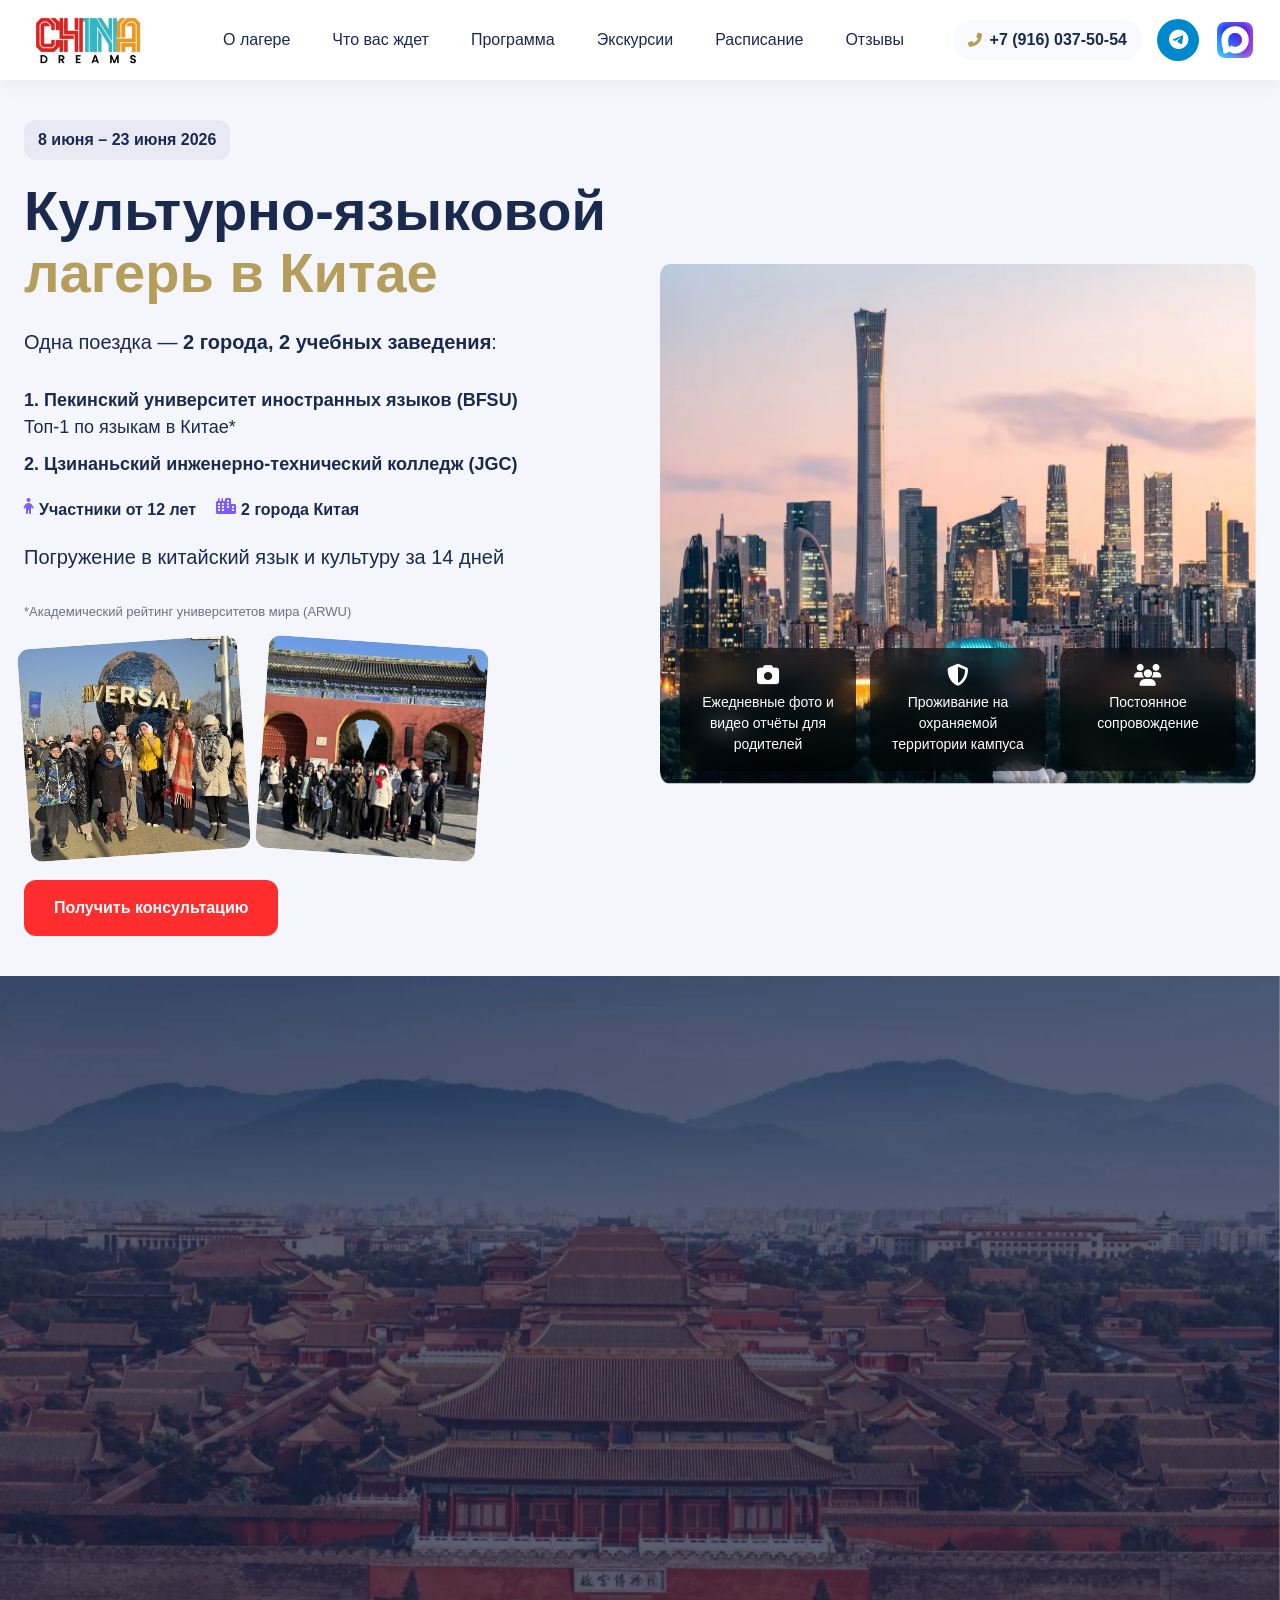
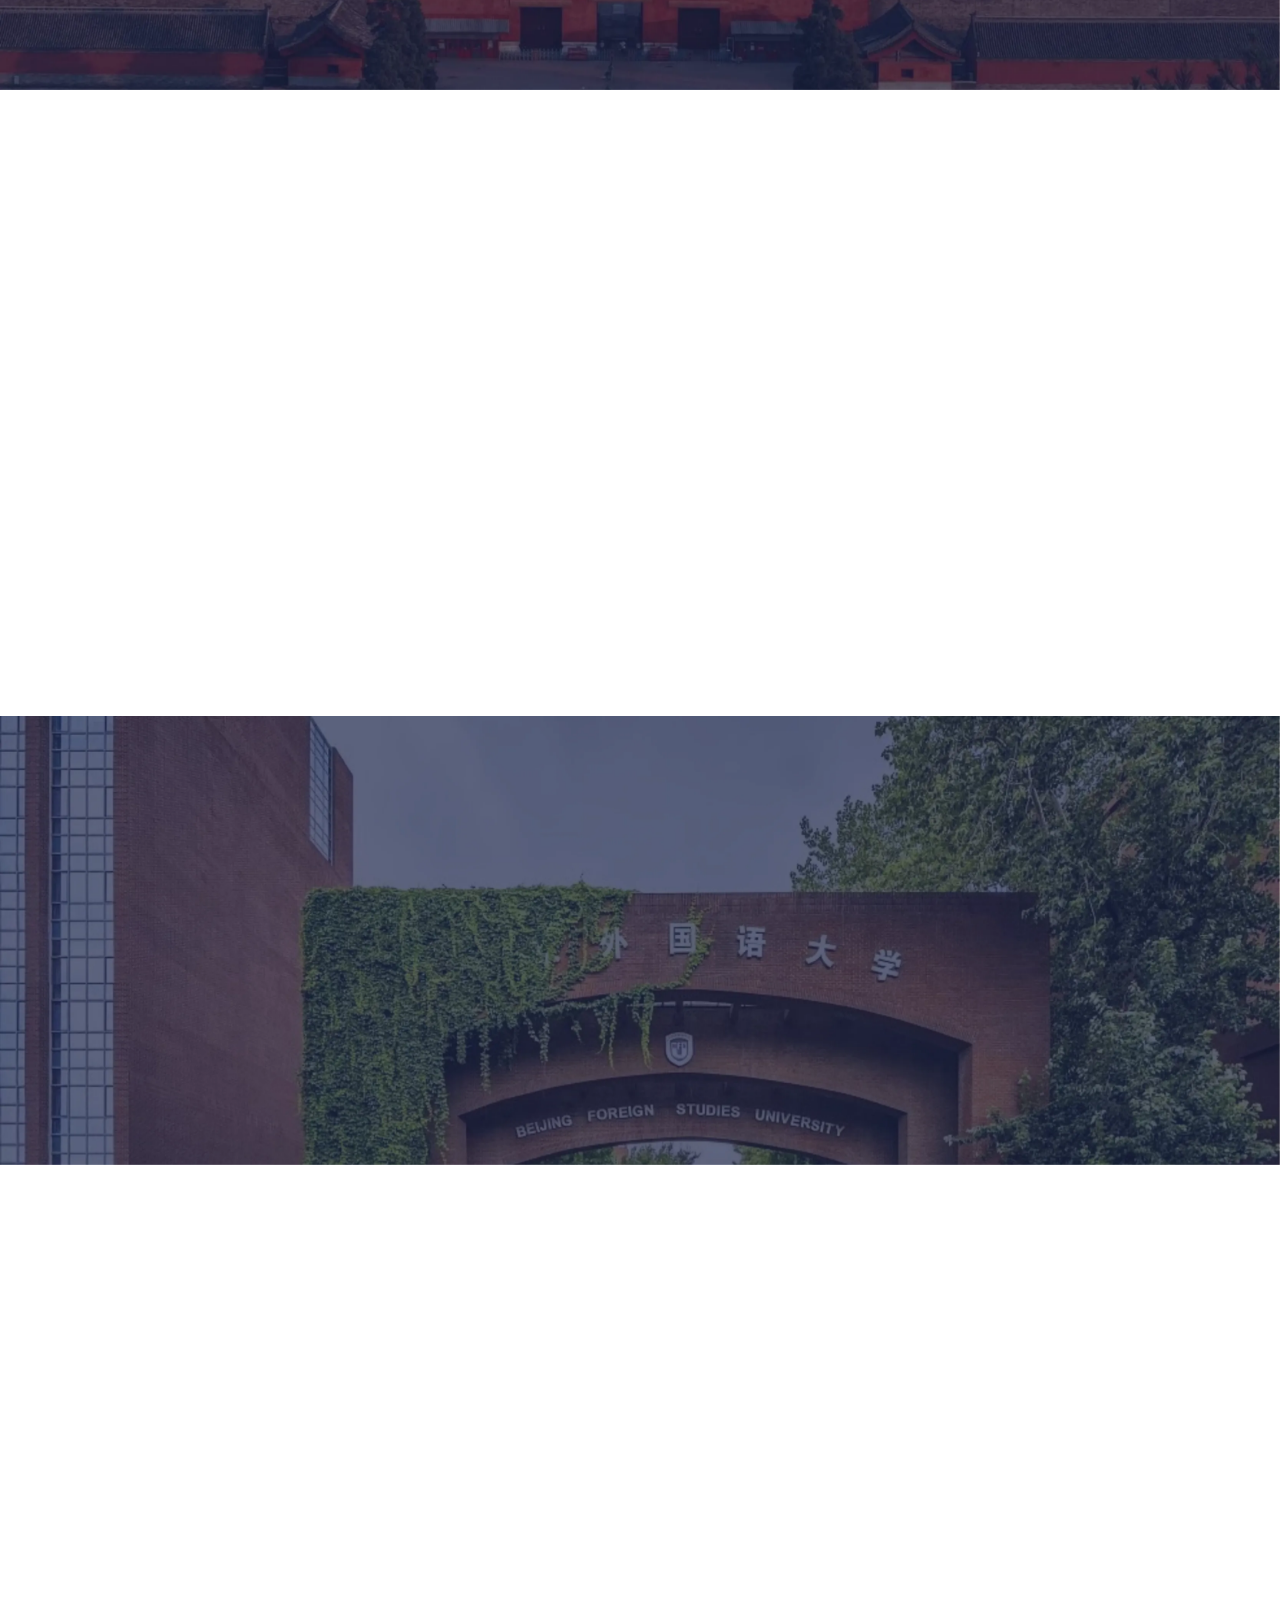
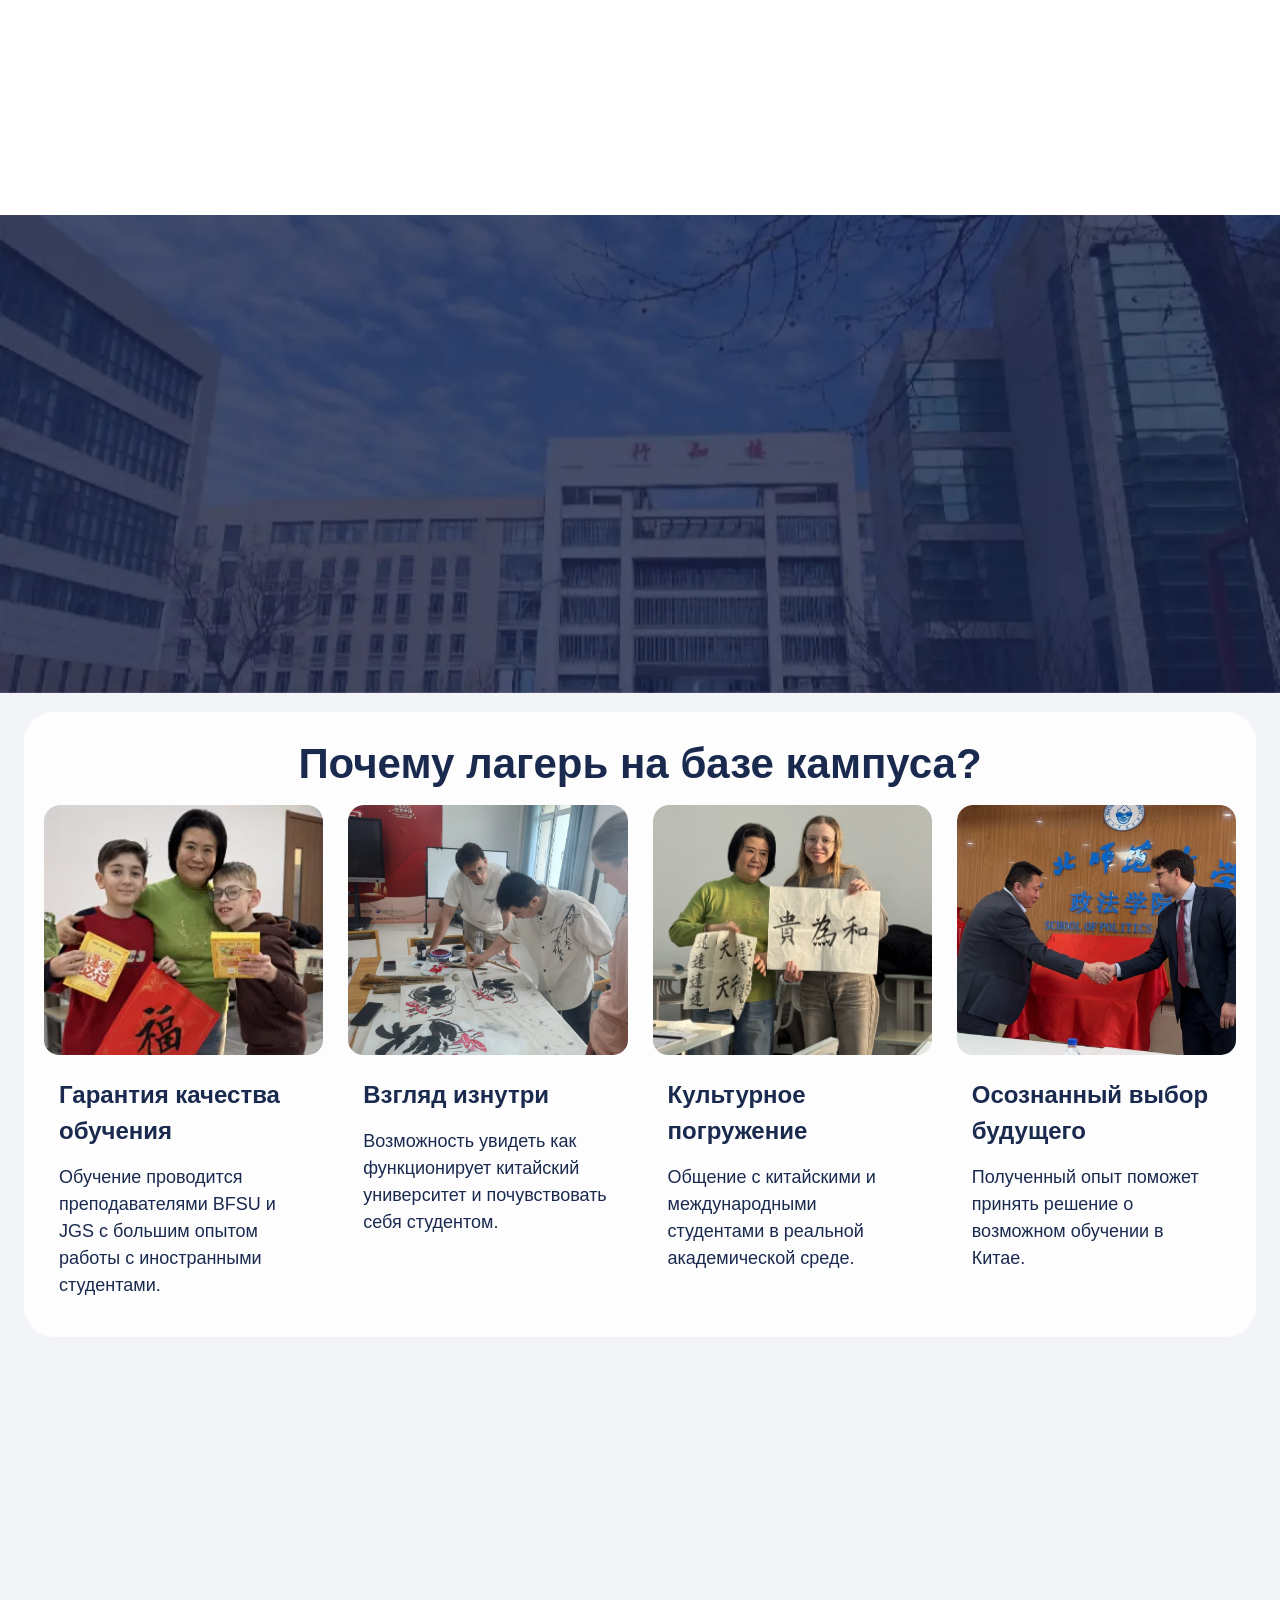
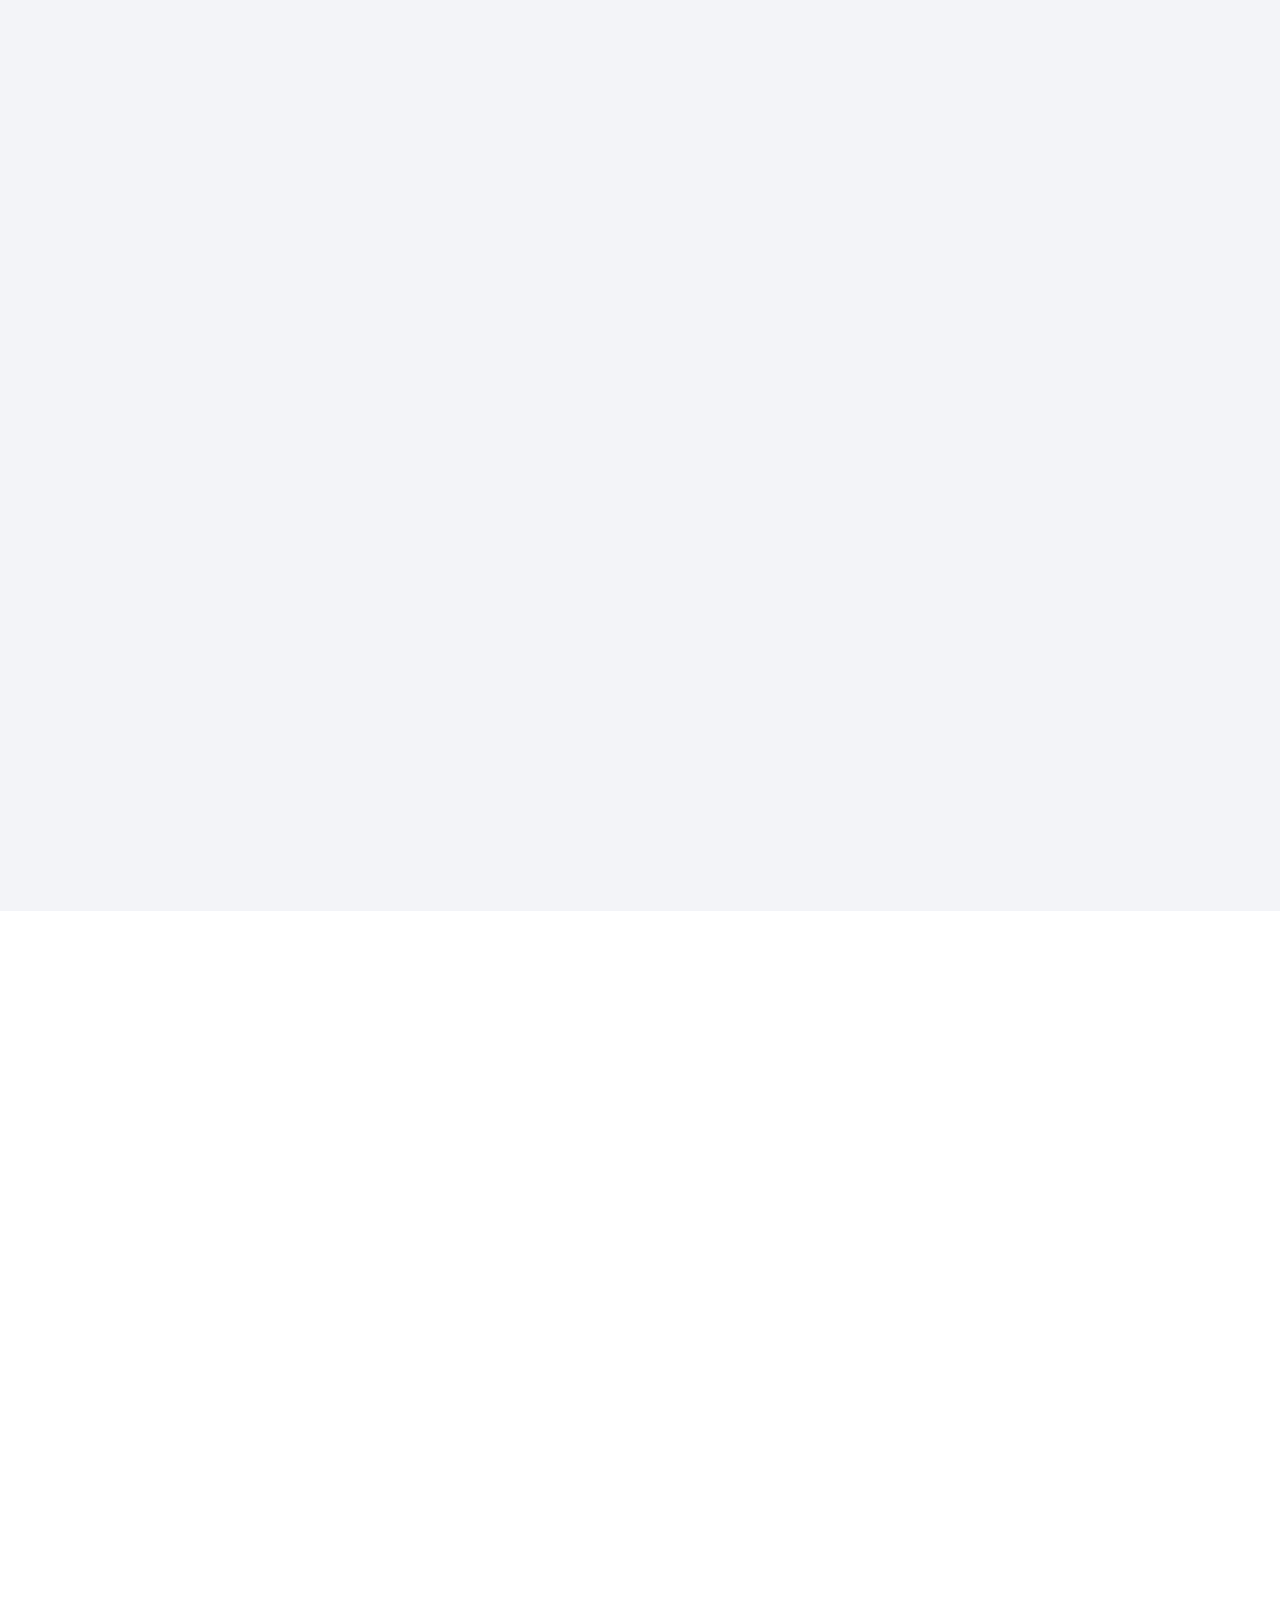
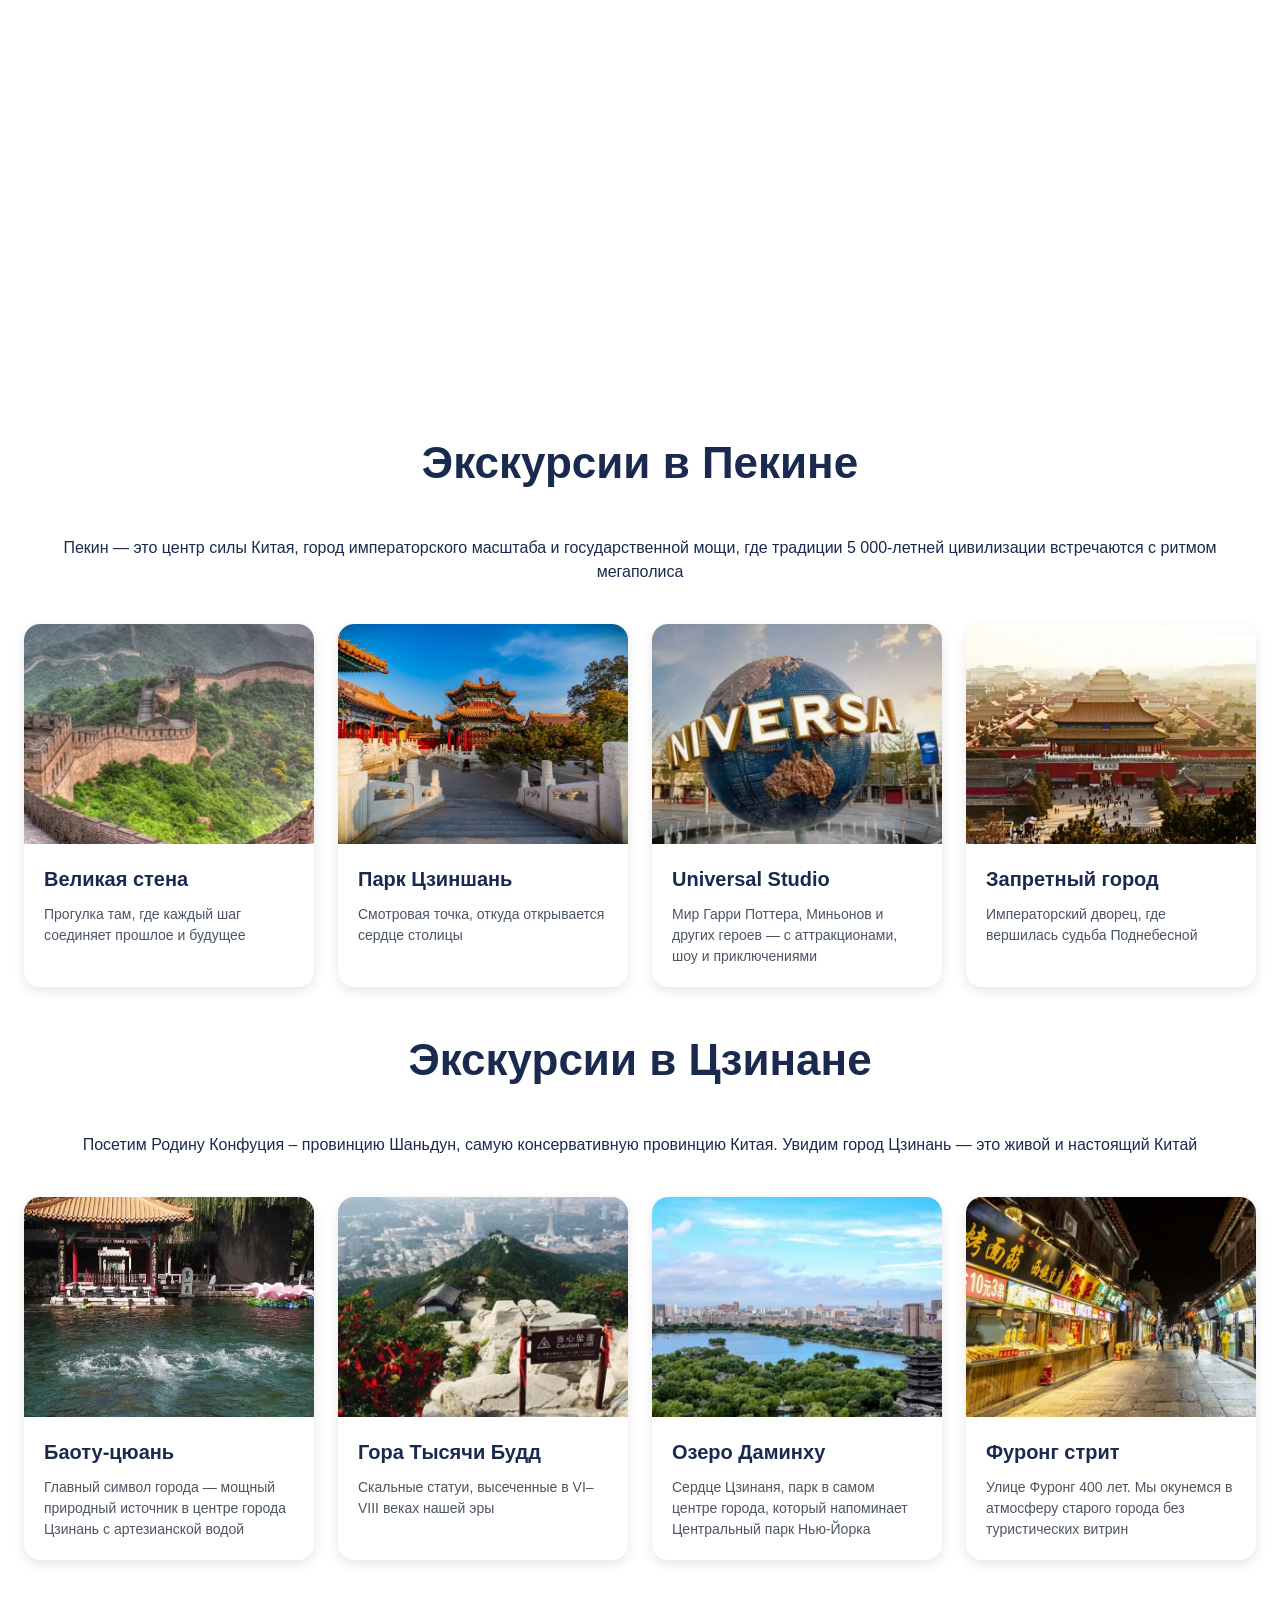
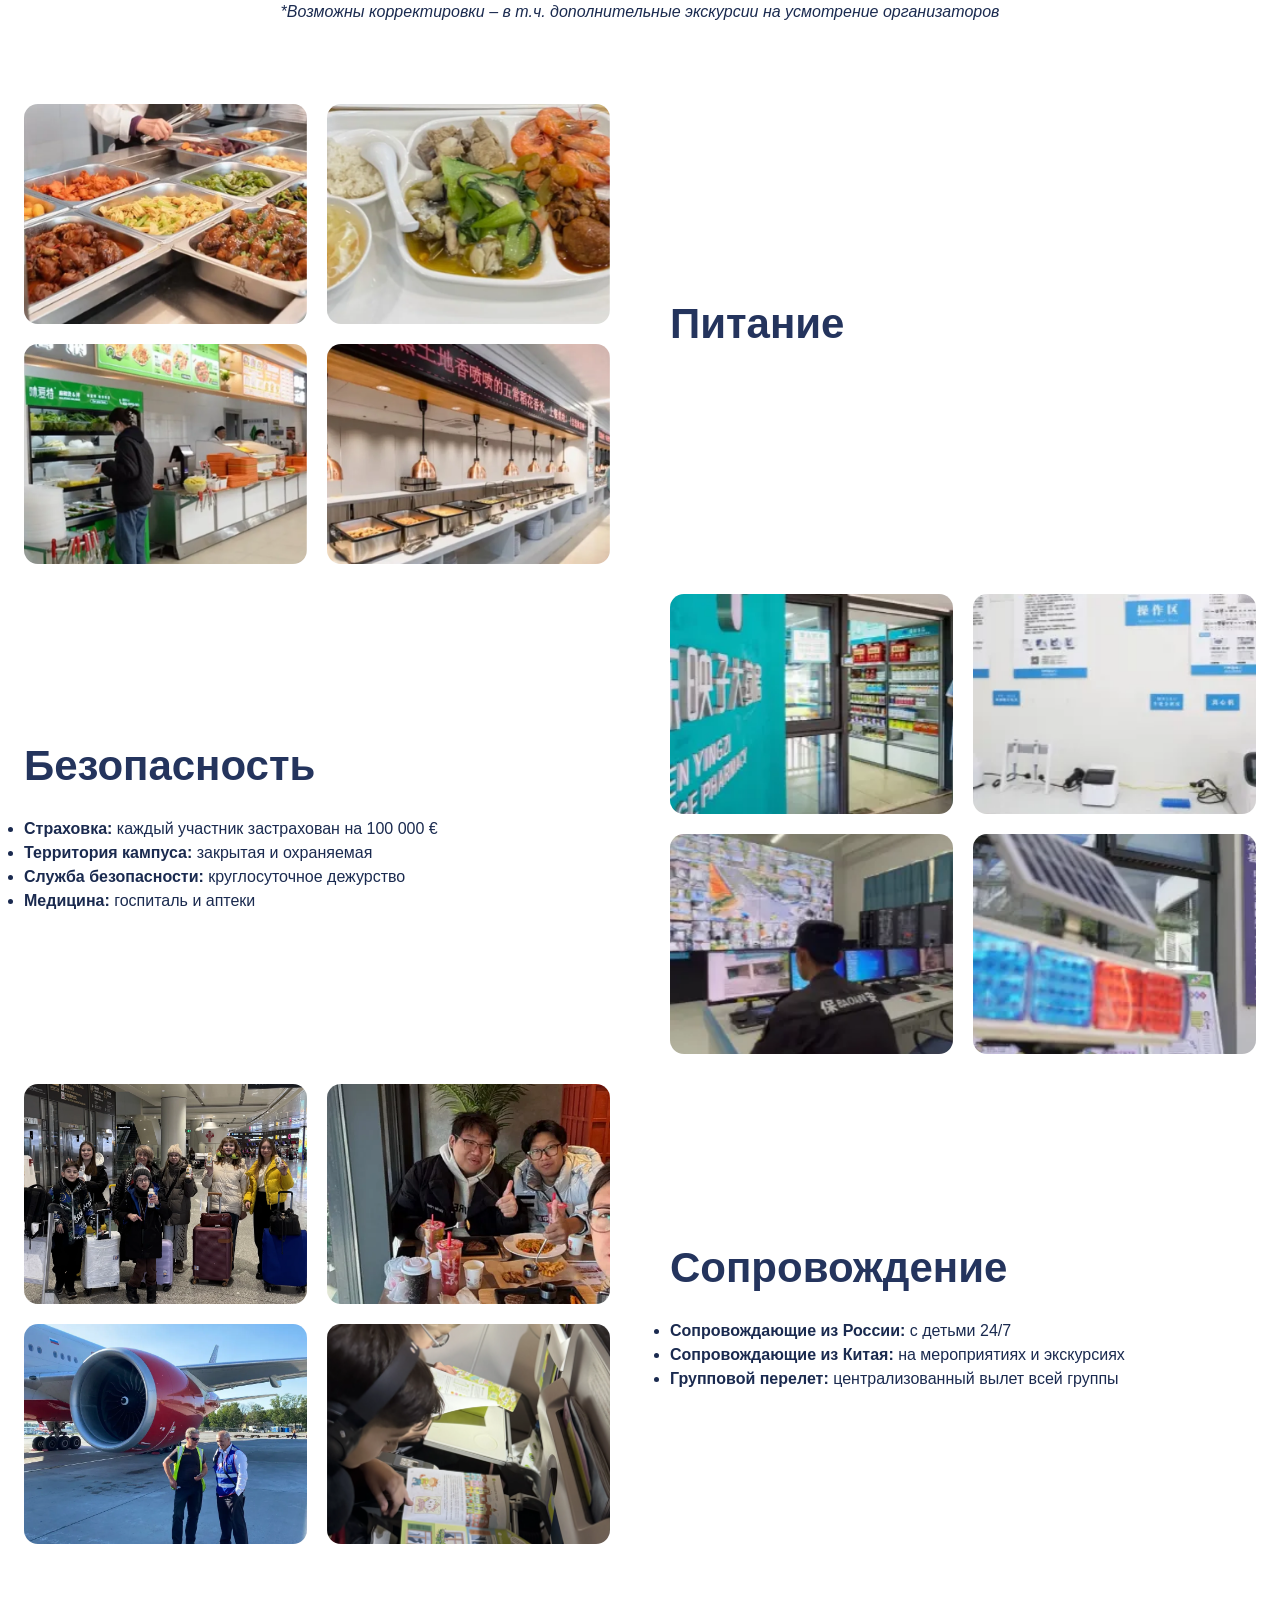
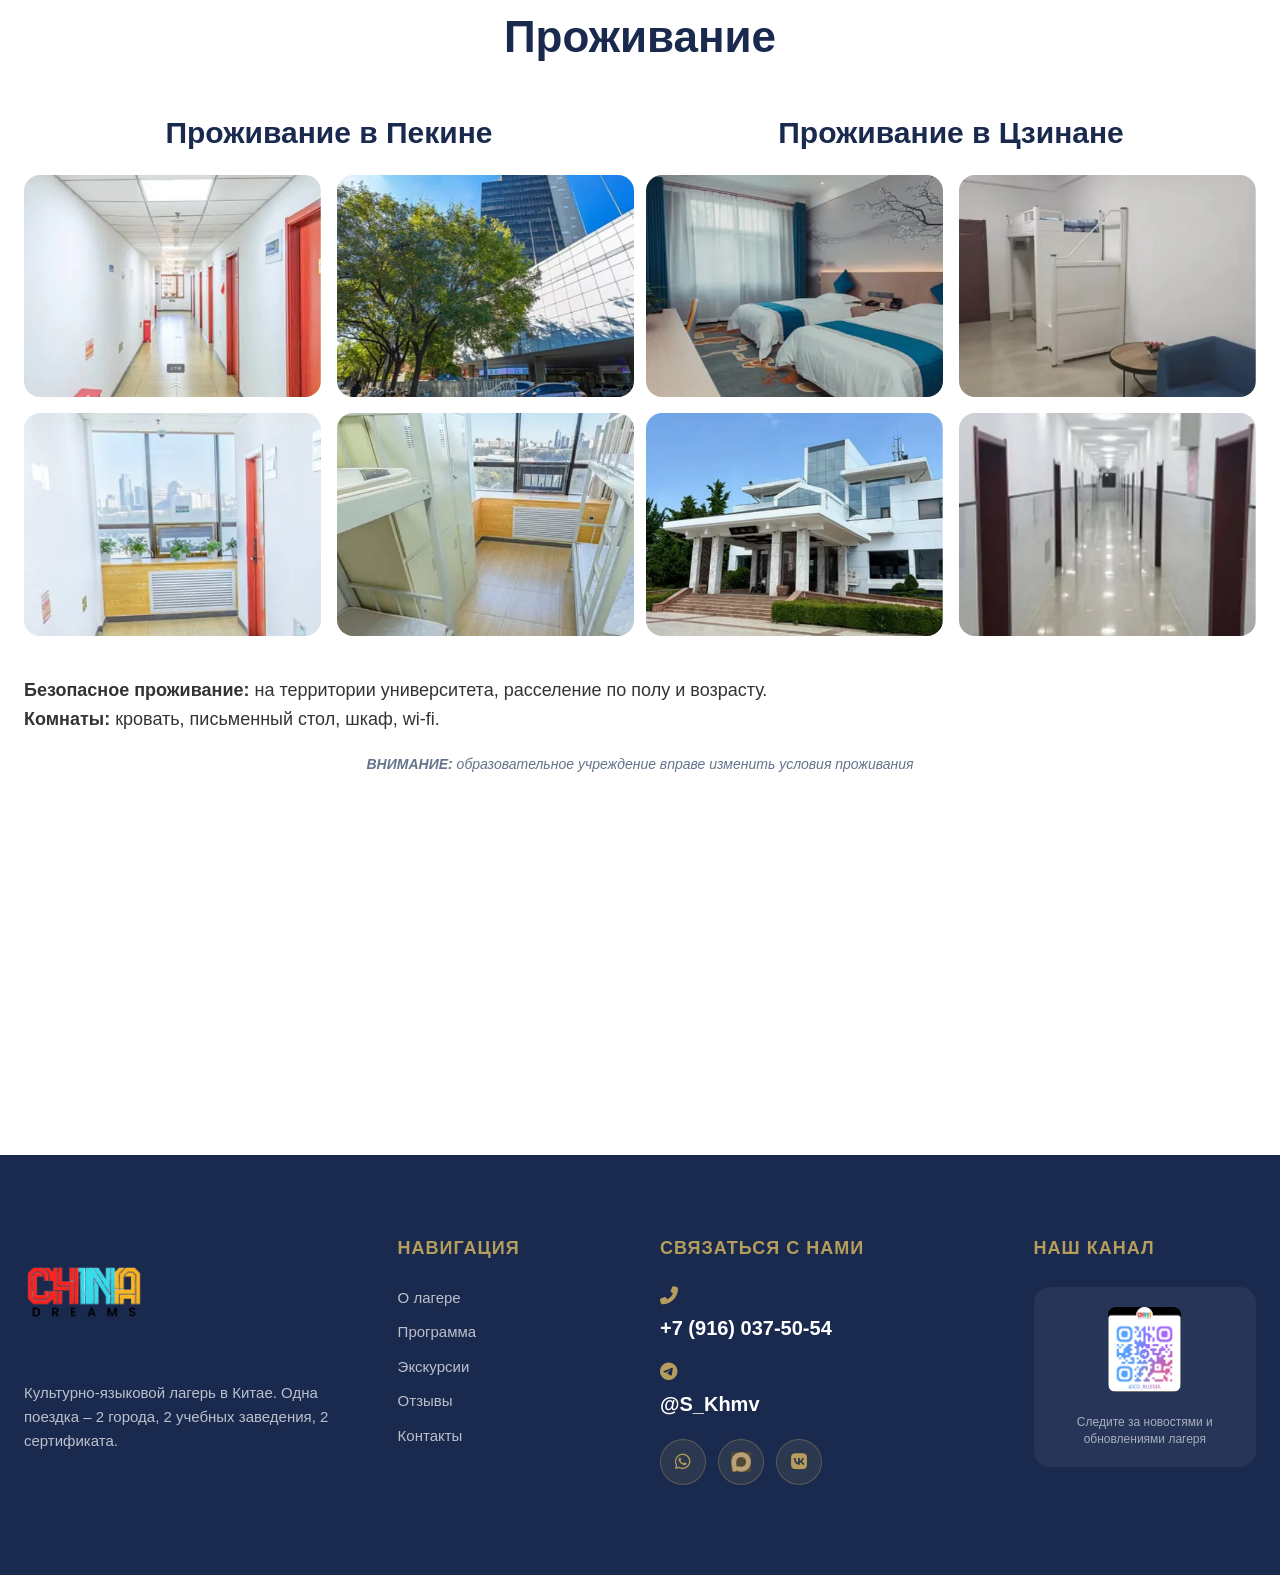
==== commit 1064bcbd: "новое" ====
--- a/summer2026/index.html
+++ b/summer2026/index.html
@@ -1327,8 +1327,7 @@
                                 <ul class="custom-list">
                                     <li>Регистрационный взнос и оформление на программу</li>
                                     <li>Групповое сопровождение на период программы</li>
-                                    <li>Транспортное обеспечение: городской транспорт, трансфер, скоростной поезд Пекин – Цзинань</li>
-                                    <li>Медицинская страховка на 100 000 Евро</li>
+                                    <li>Транспортное обеспечение</li>
                                     <li>Фото и видеоотчёты для родителей</li>
                                 </ul>
                             </div>
@@ -1338,7 +1337,7 @@
                             <div class="details-excluded-card">
                                 <h3 class="card-main-title">ОПЛАЧИВАЕТСЯ ОТДЕЛЬНО</h3>
                                 <ul class="custom-list">
-                                    <li>Групповой перелёт (с багажом 23 кг.) Тюмень – Новосибирск – Пекин и обратно</li>
+                                    <li>Перелёт в Китай обратно</li>
                                     <li>Нотариальное согласие родителей на выезд ребенка за границу</li>
                                     <li>Личные расходы и питание вне университета</li>
                                 </ul>
@@ -1481,7 +1480,7 @@
                         <div class="project-number">1</div>
                         <div class="project-content">
                             <h3>Культурно-языковые лагеря</h3>
-                            <p>Интенсив по языку, погружение в традиции и масштабная экскурсионная программа</p>
+                            <p>Интенсив по языку, погружение в традиции и масштабная познавательная программа</p>
                         </div>
                     </div>
 
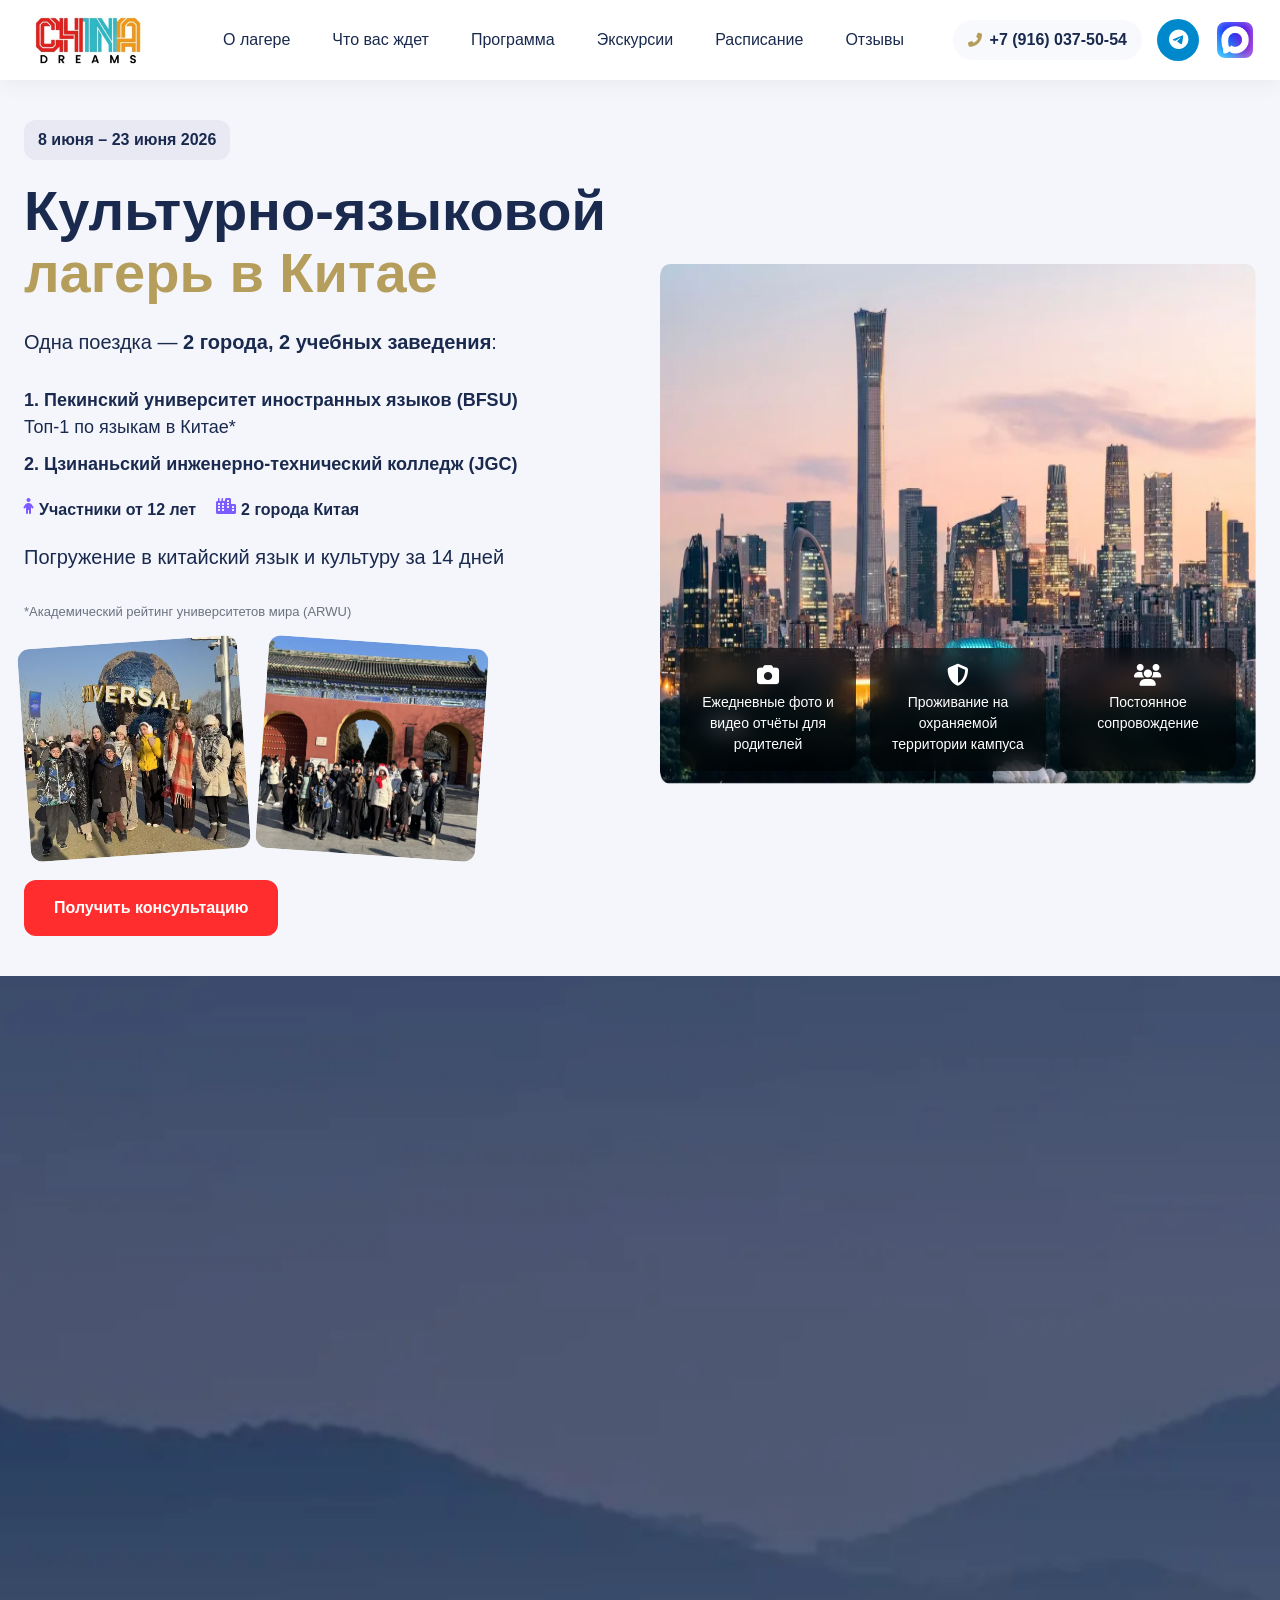
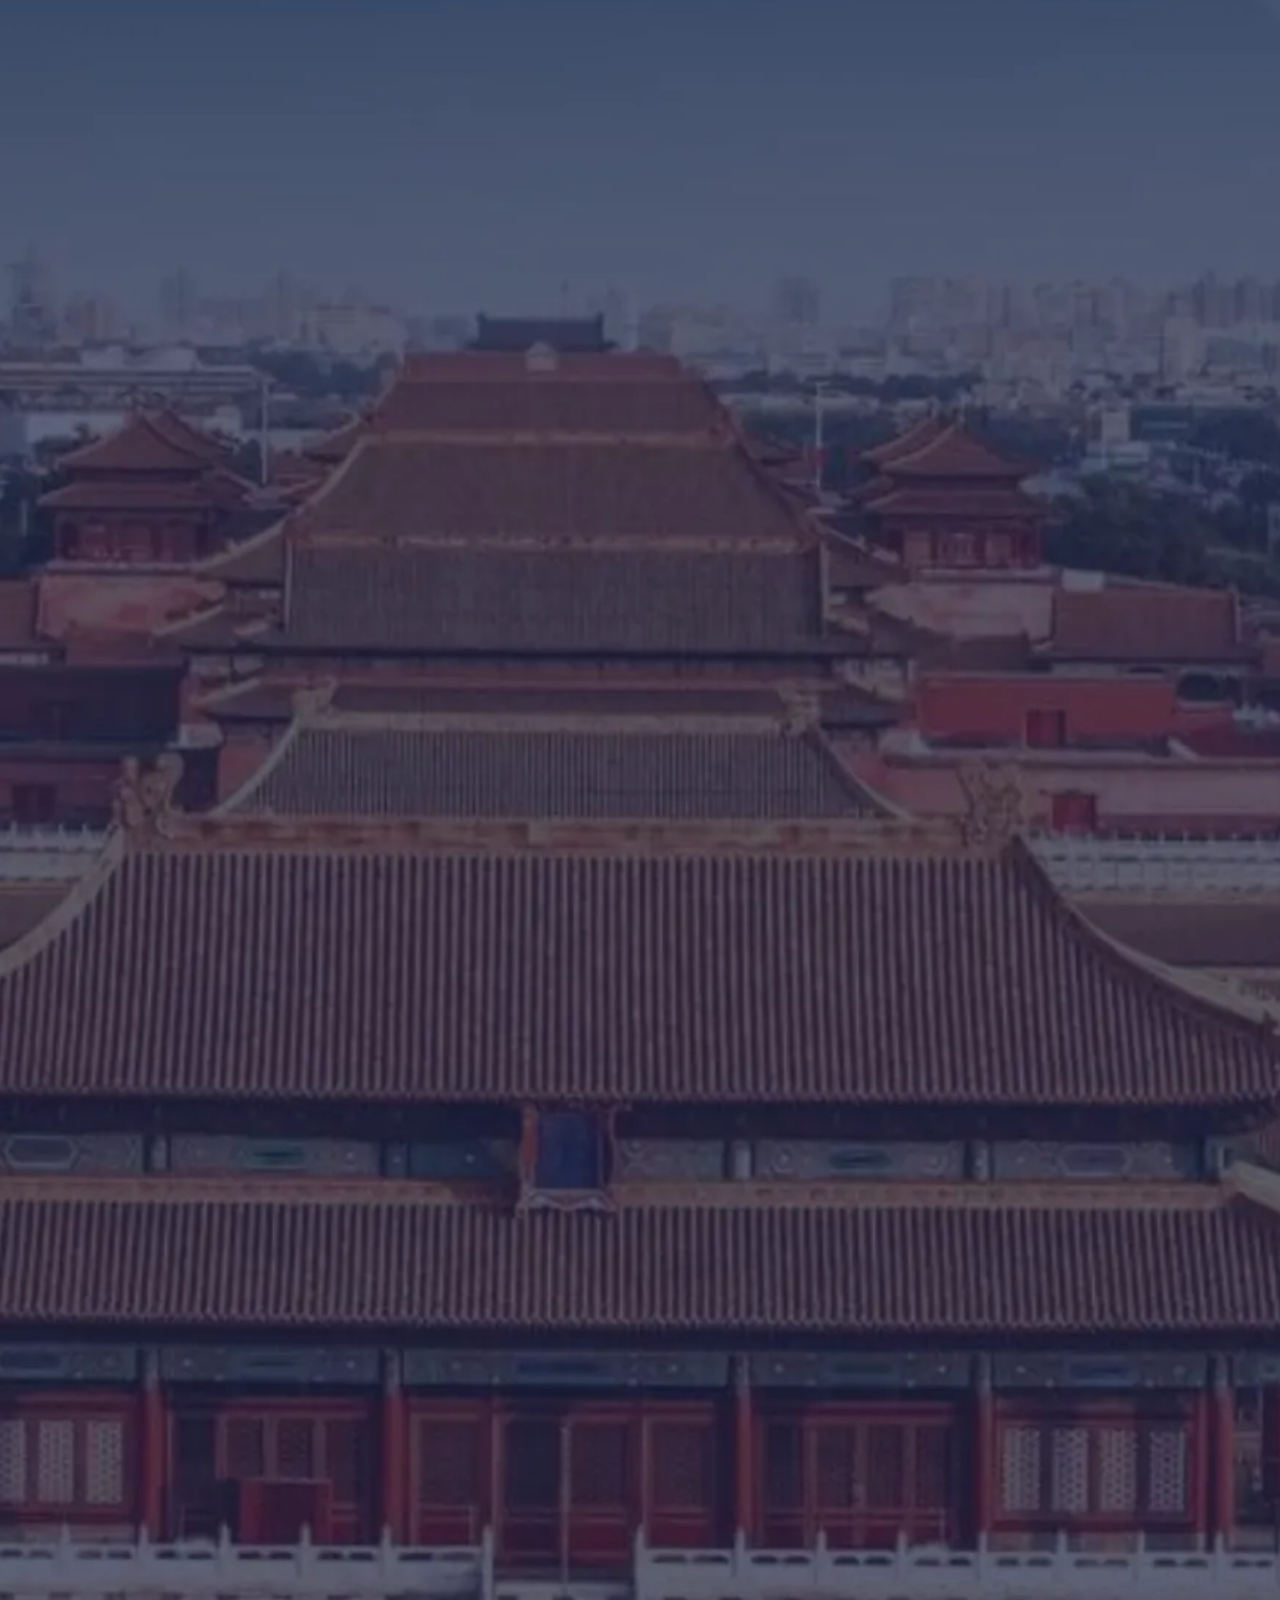
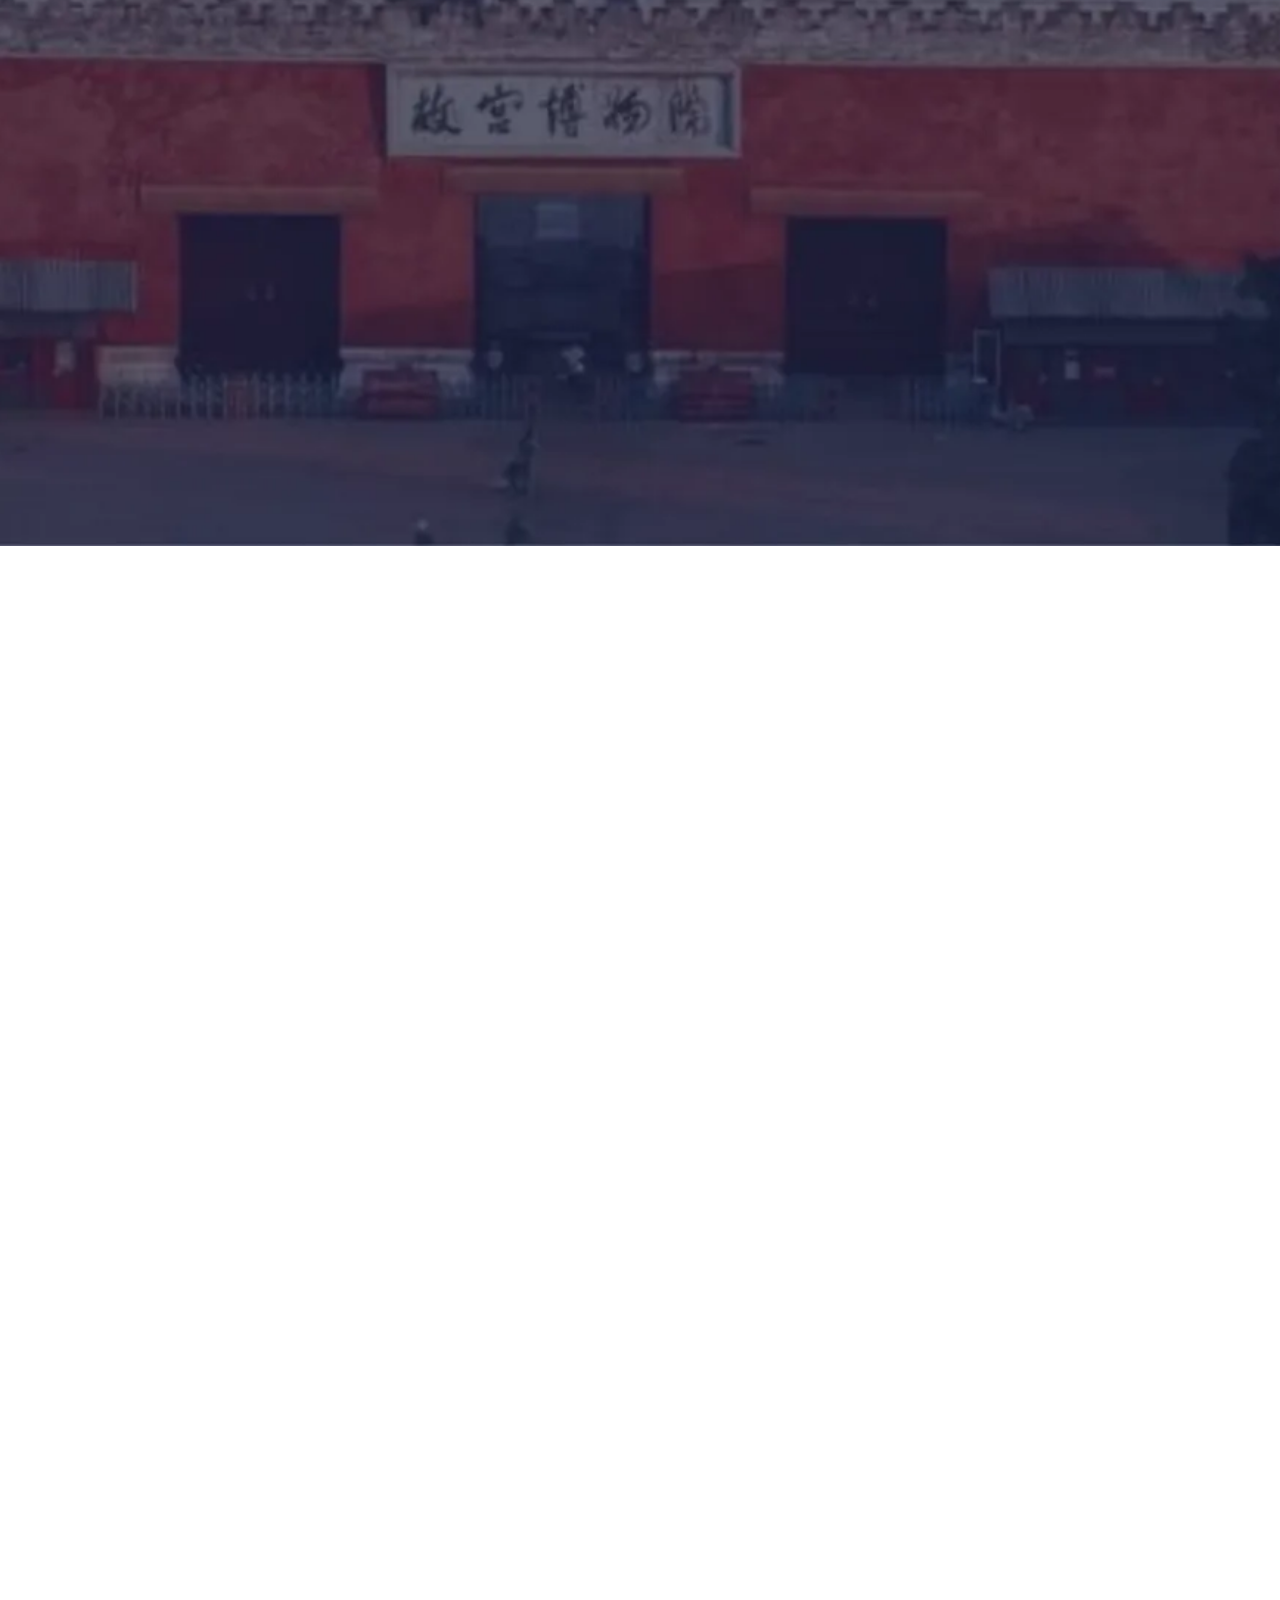
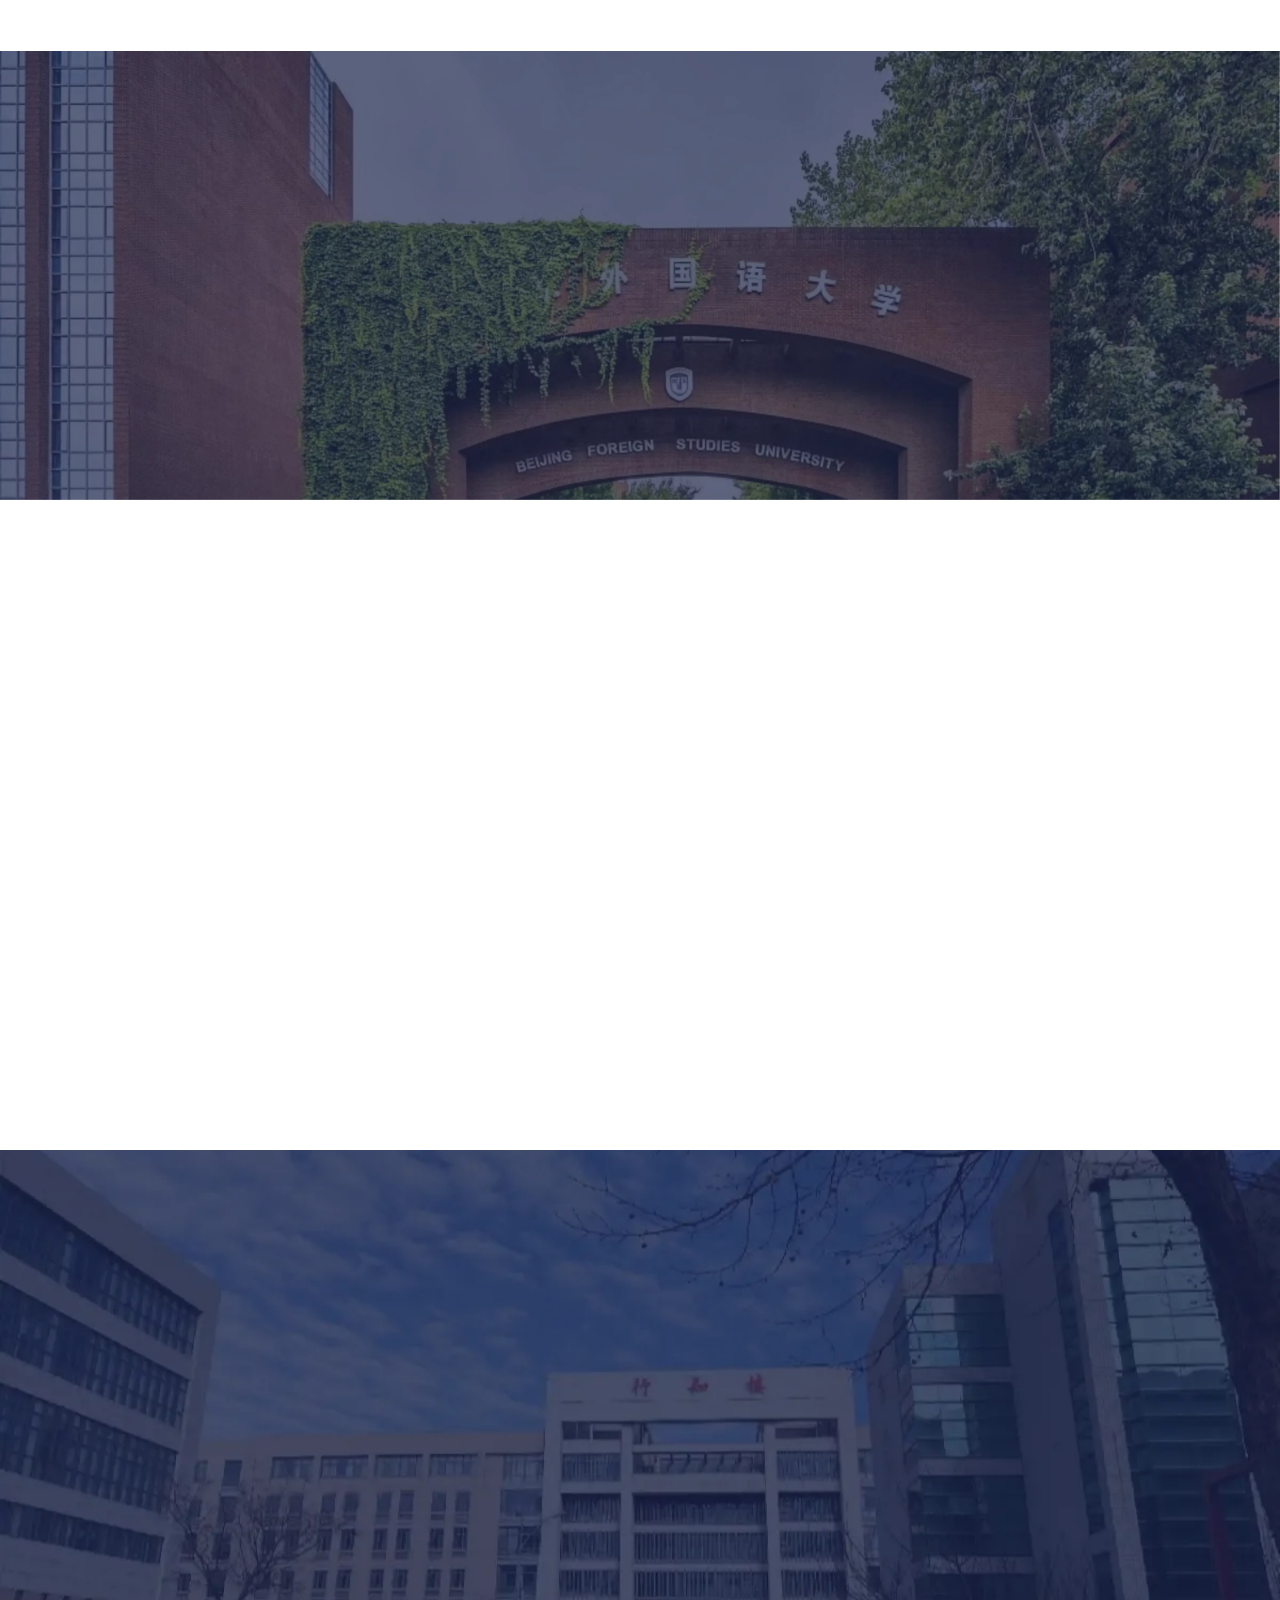
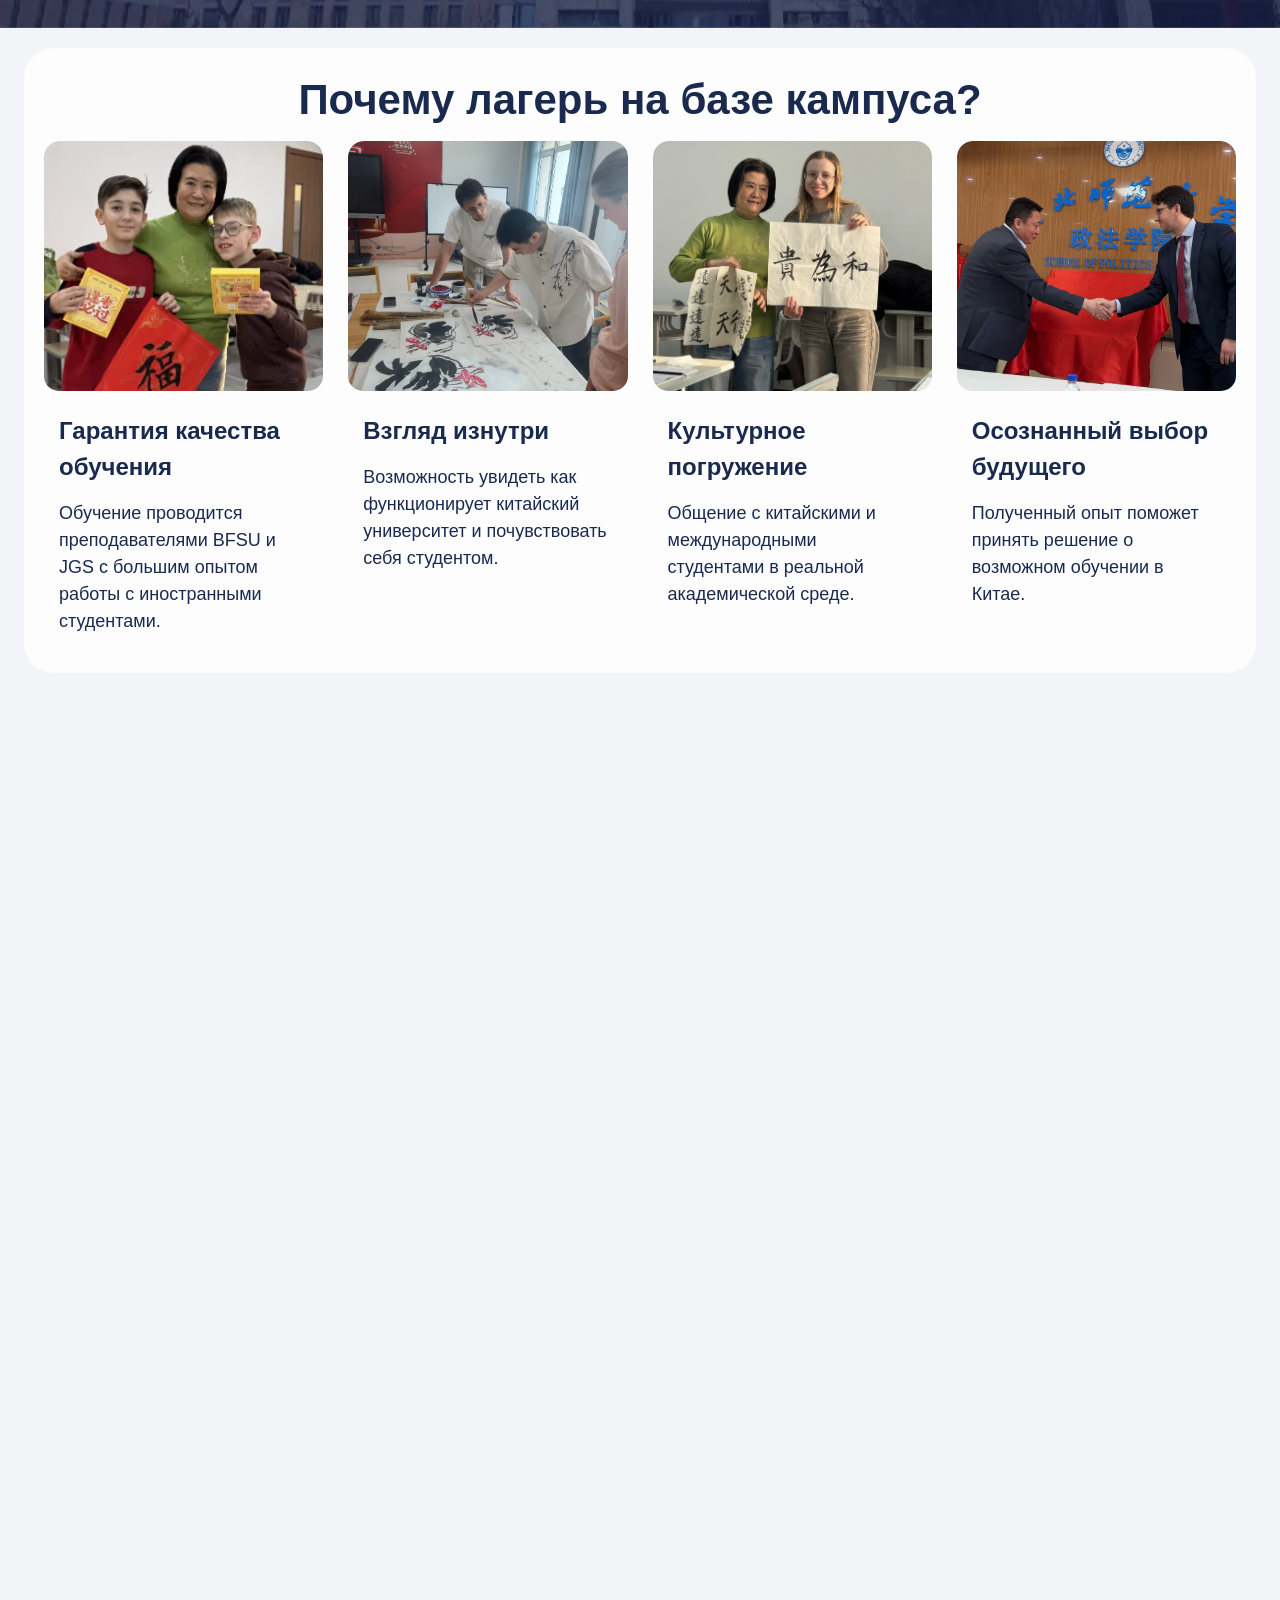
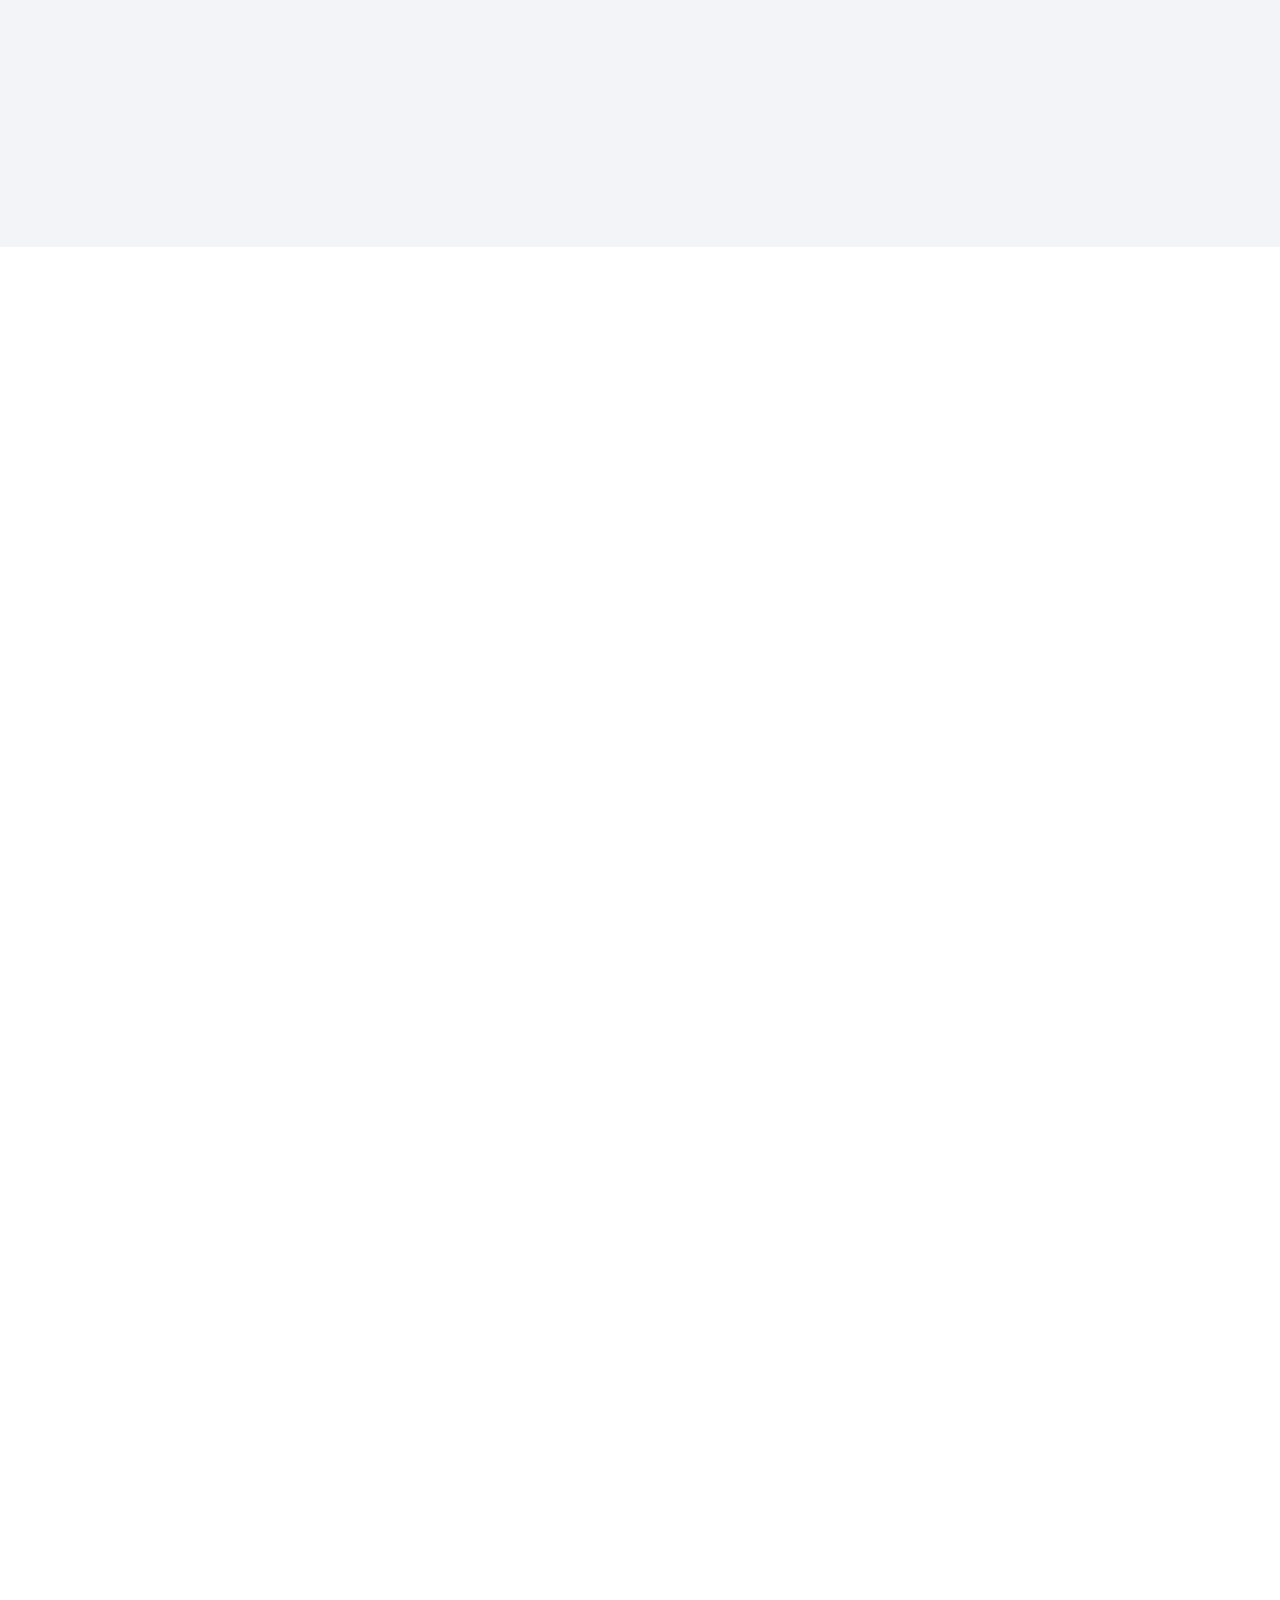
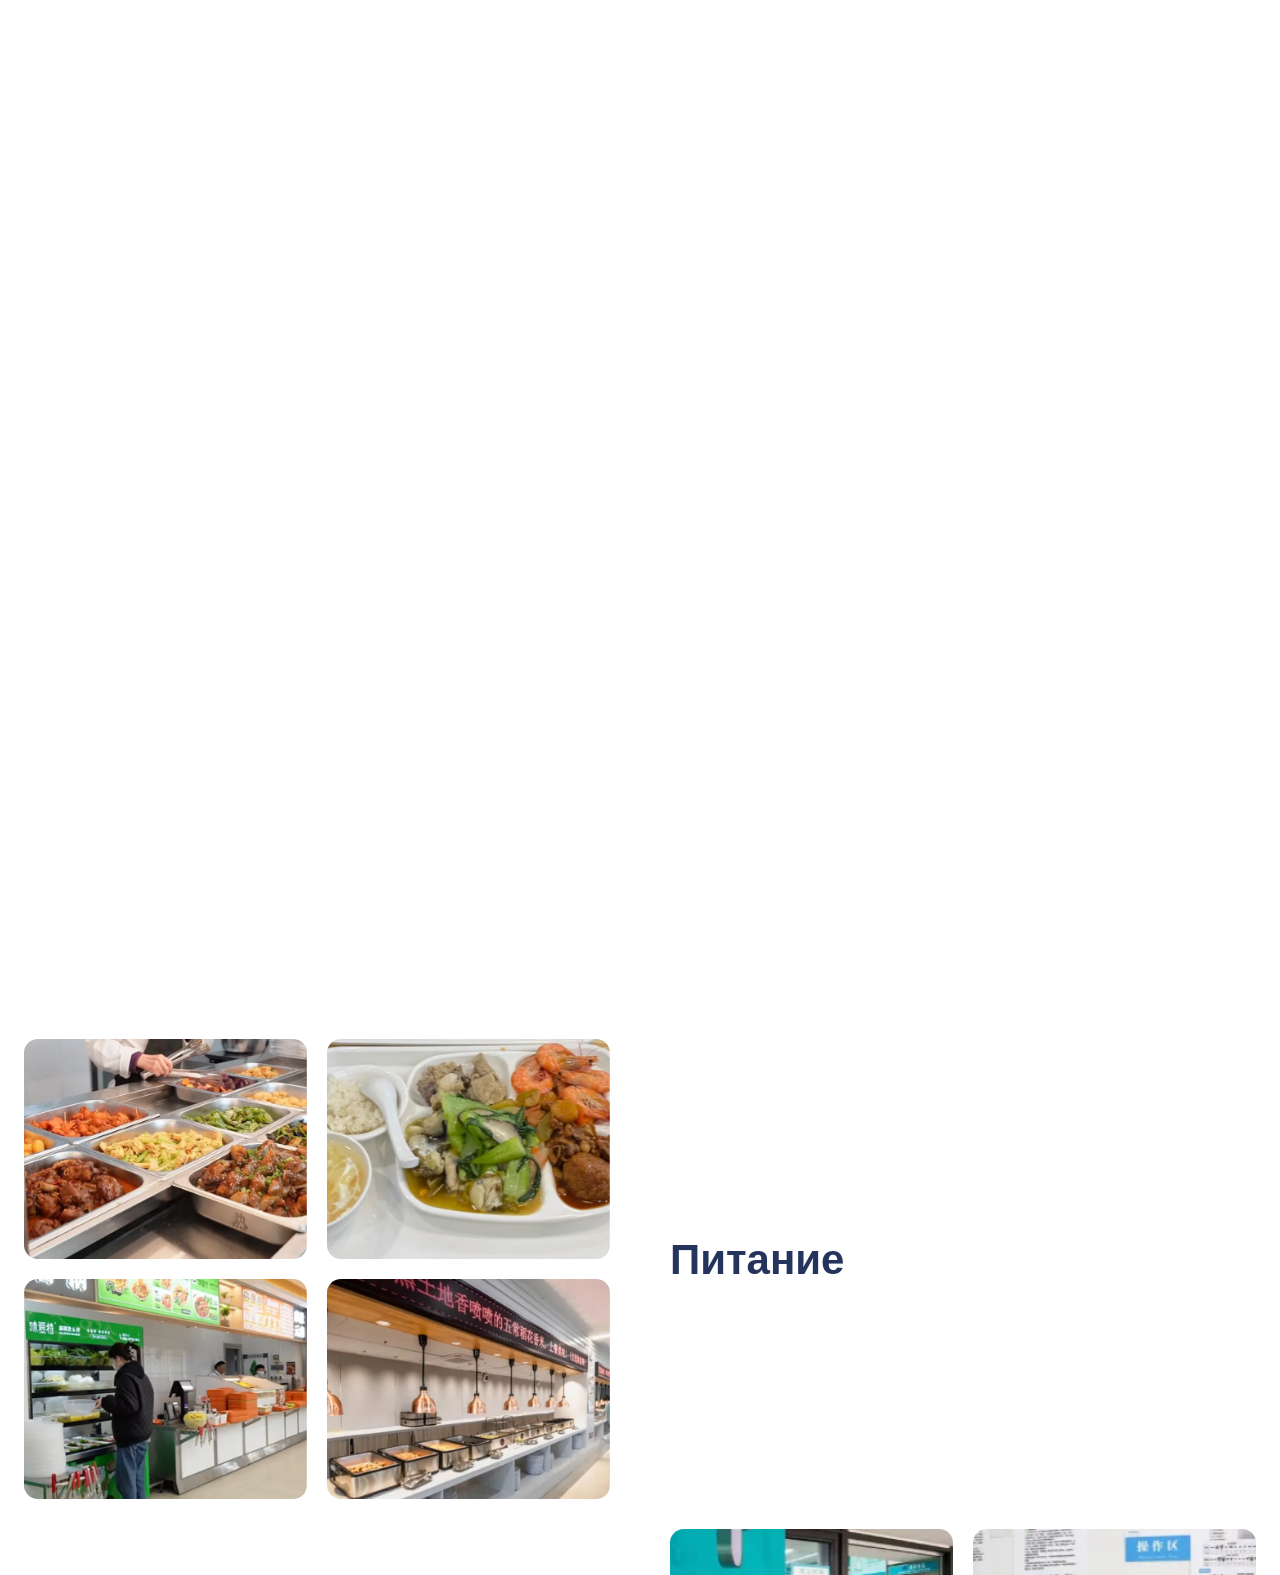
==== commit 46cda8d5: "новое2" ====
--- a/summer2026/index.html
+++ b/summer2026/index.html
@@ -686,9 +686,7 @@
                     <div class="info-text">
                         <h2>Сопровождение</h2>
                         <ul class="info-list">
-                            <li><strong>Сопровождающие из России:</strong> с детьми 24/7</li>
-                            <li><strong>Сопровождающие из Китая:</strong> на мероприятиях и экскурсиях</li>
-                            <li><strong>Групповой перелет:</strong> централизованный вылет всей группы</li>
+                            <li><strong>Сопровождающие из России и из Китая:</strong> на мероприятиях и экскурсиях</li>
                         </ul>
                     </div>
 
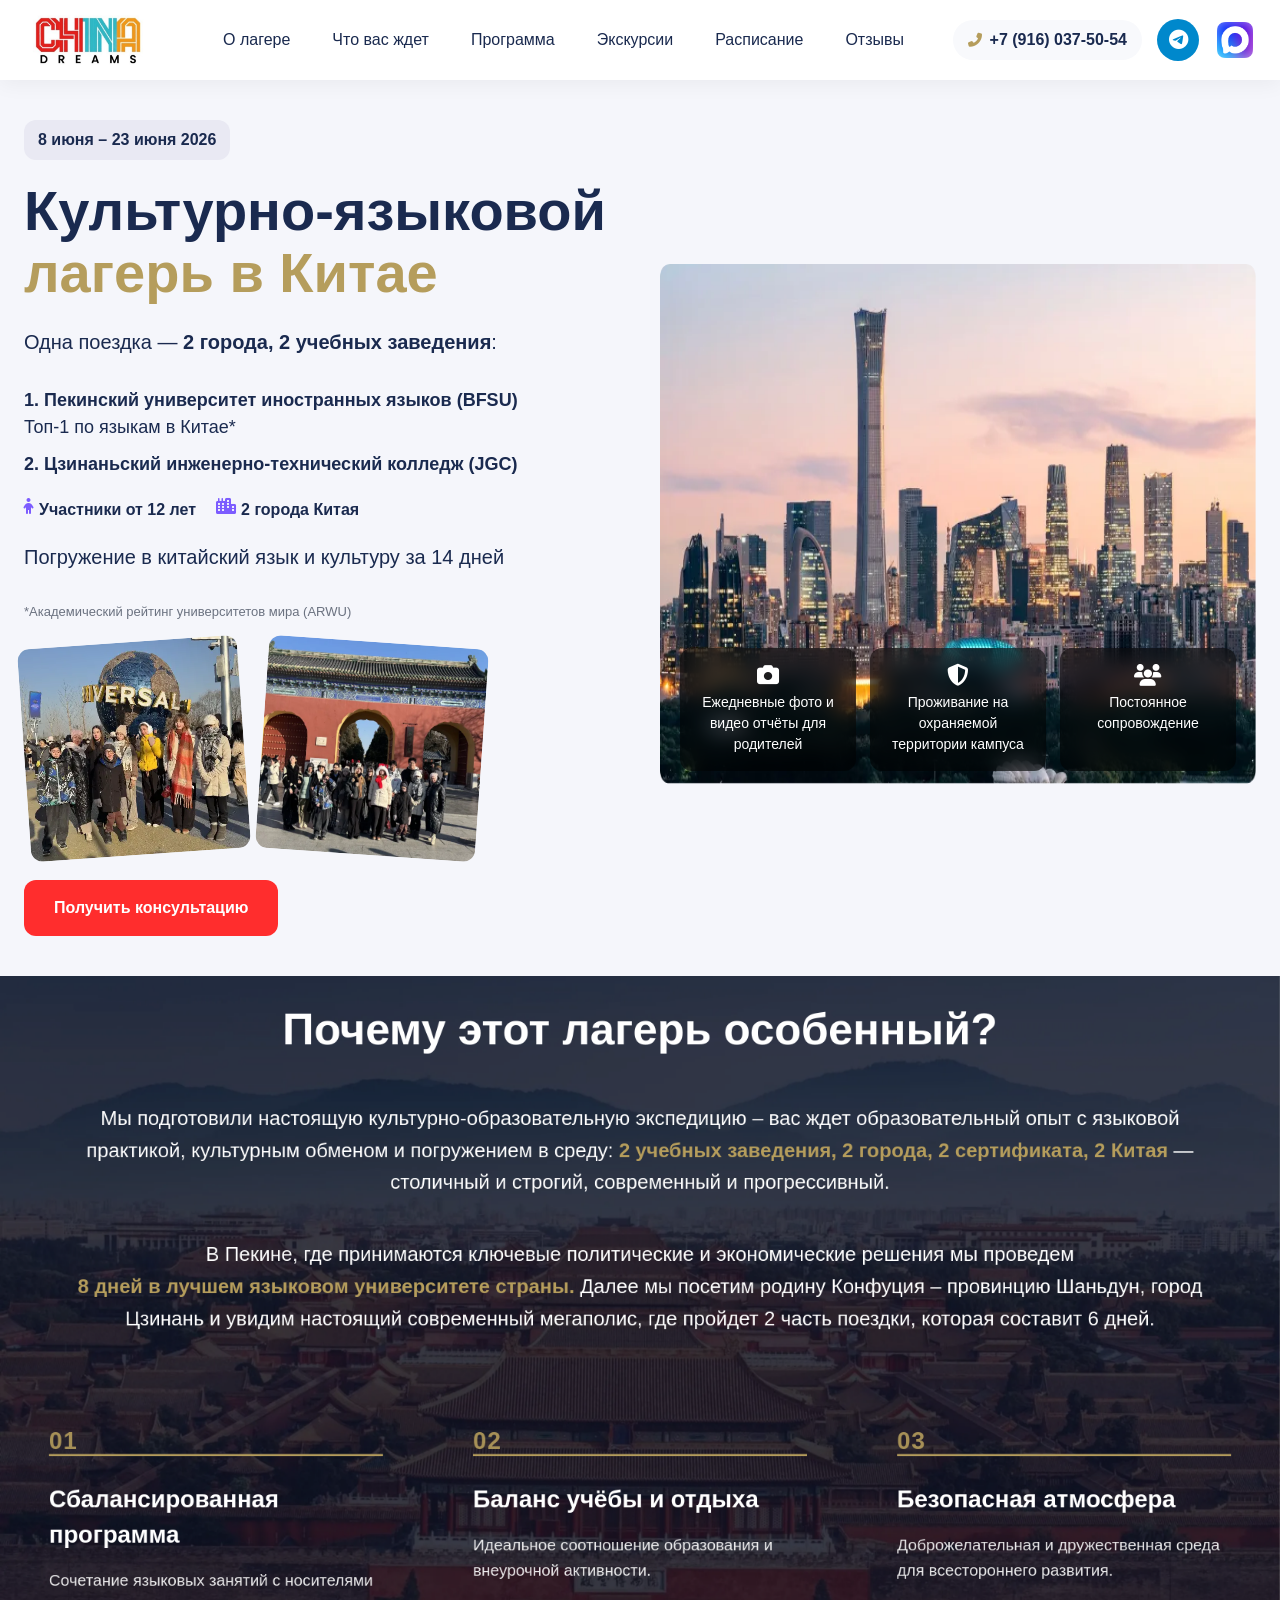
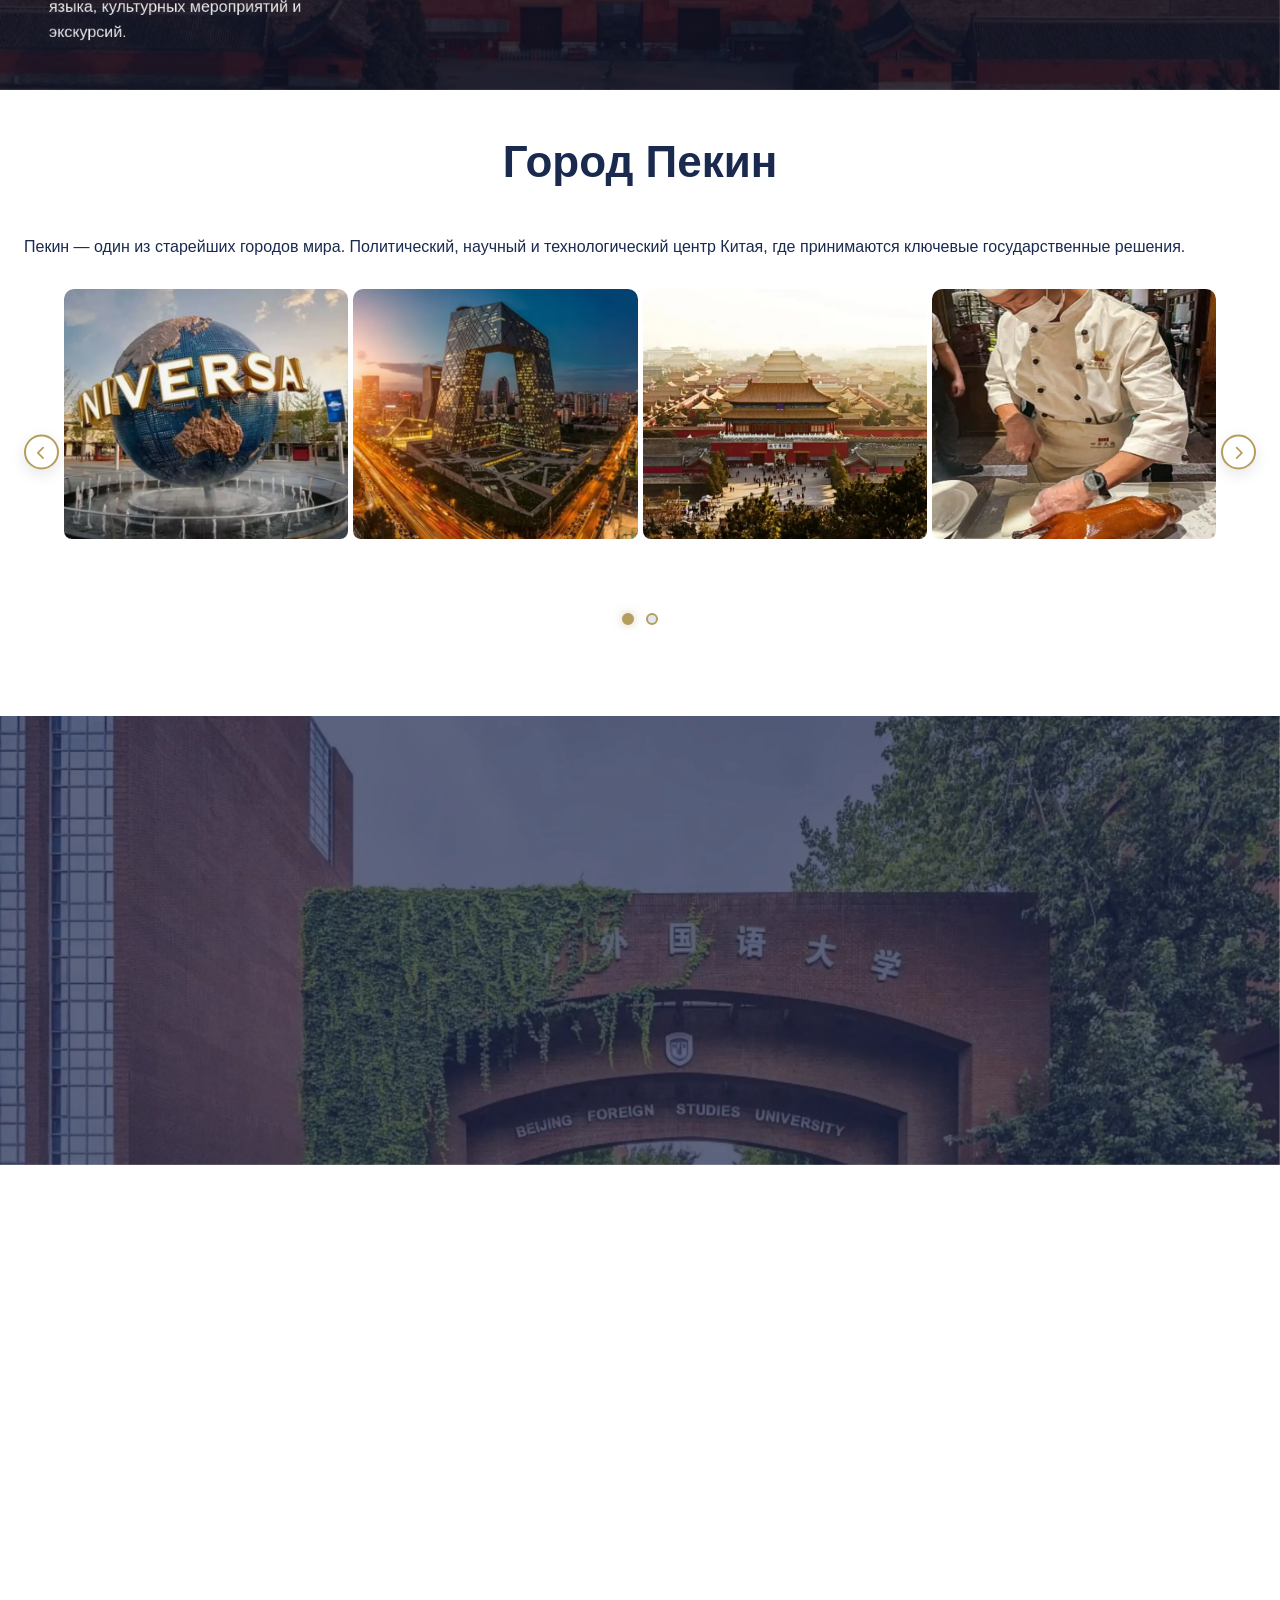
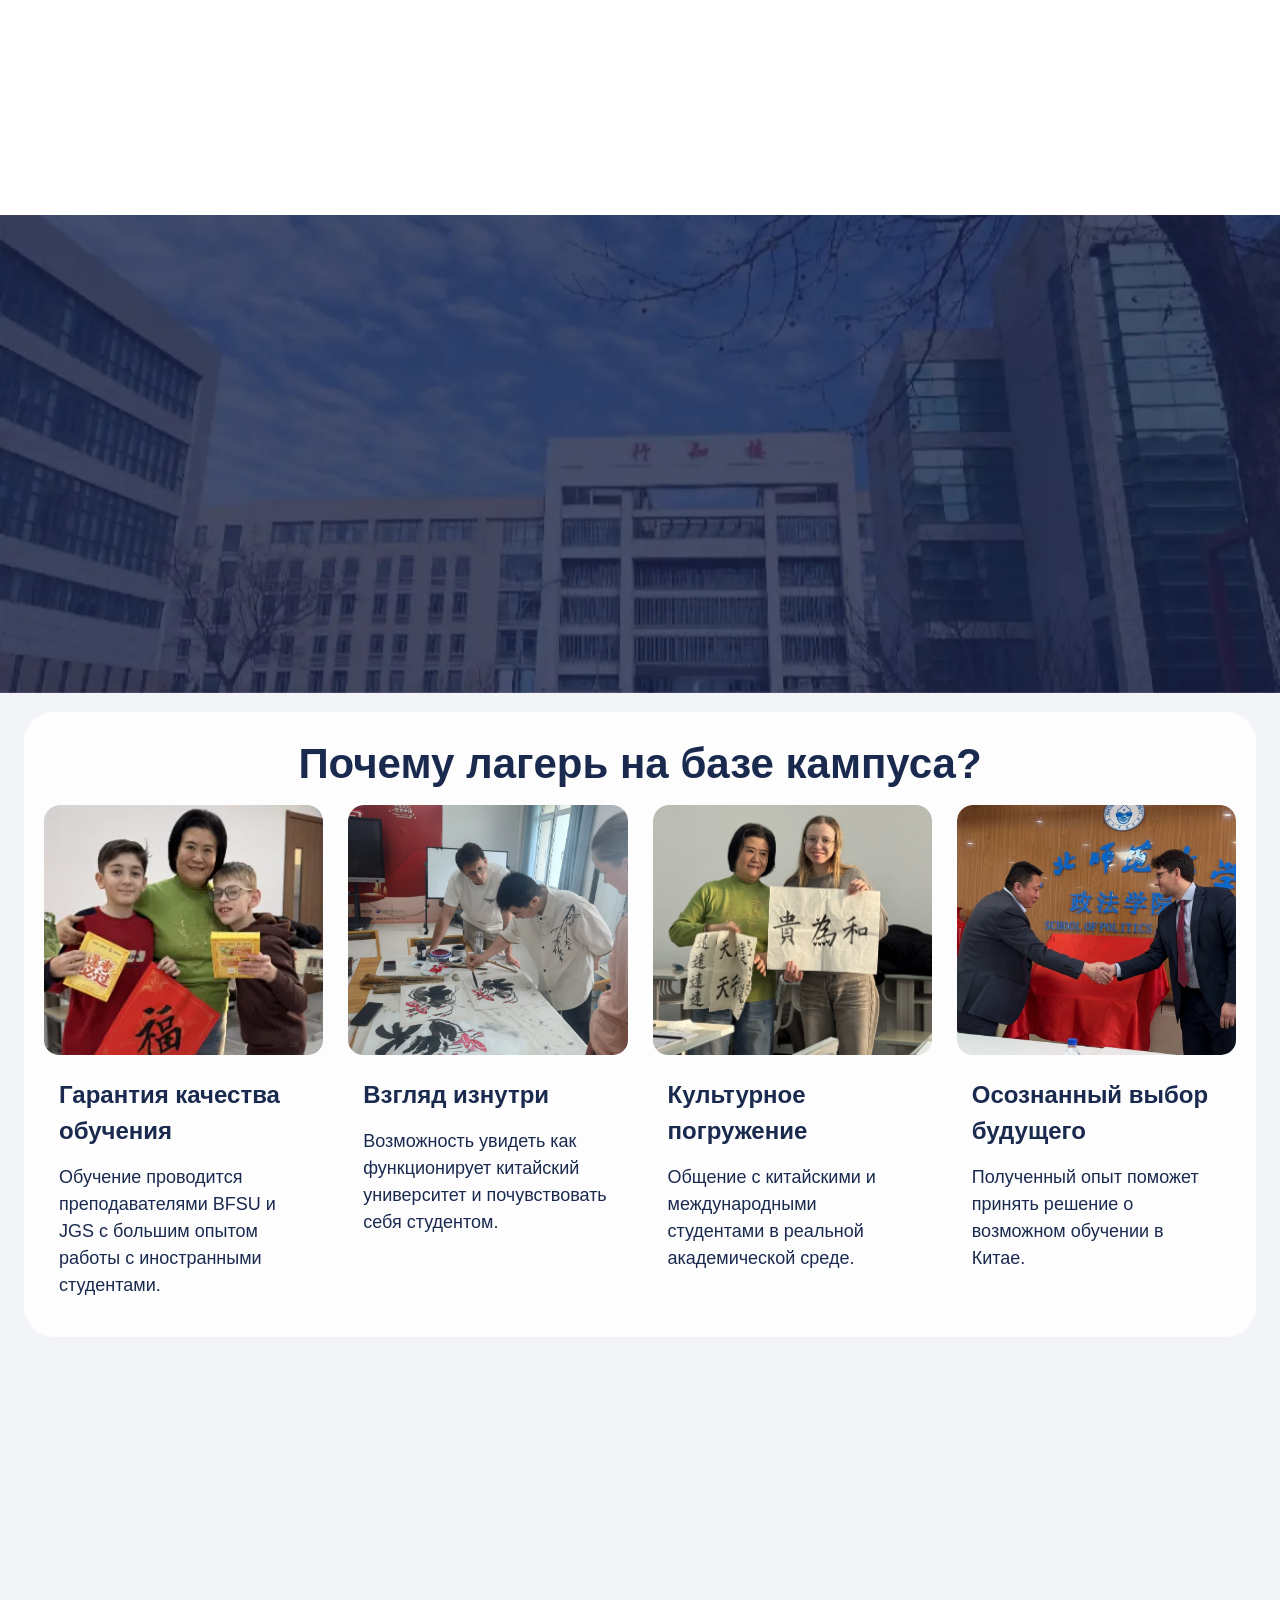
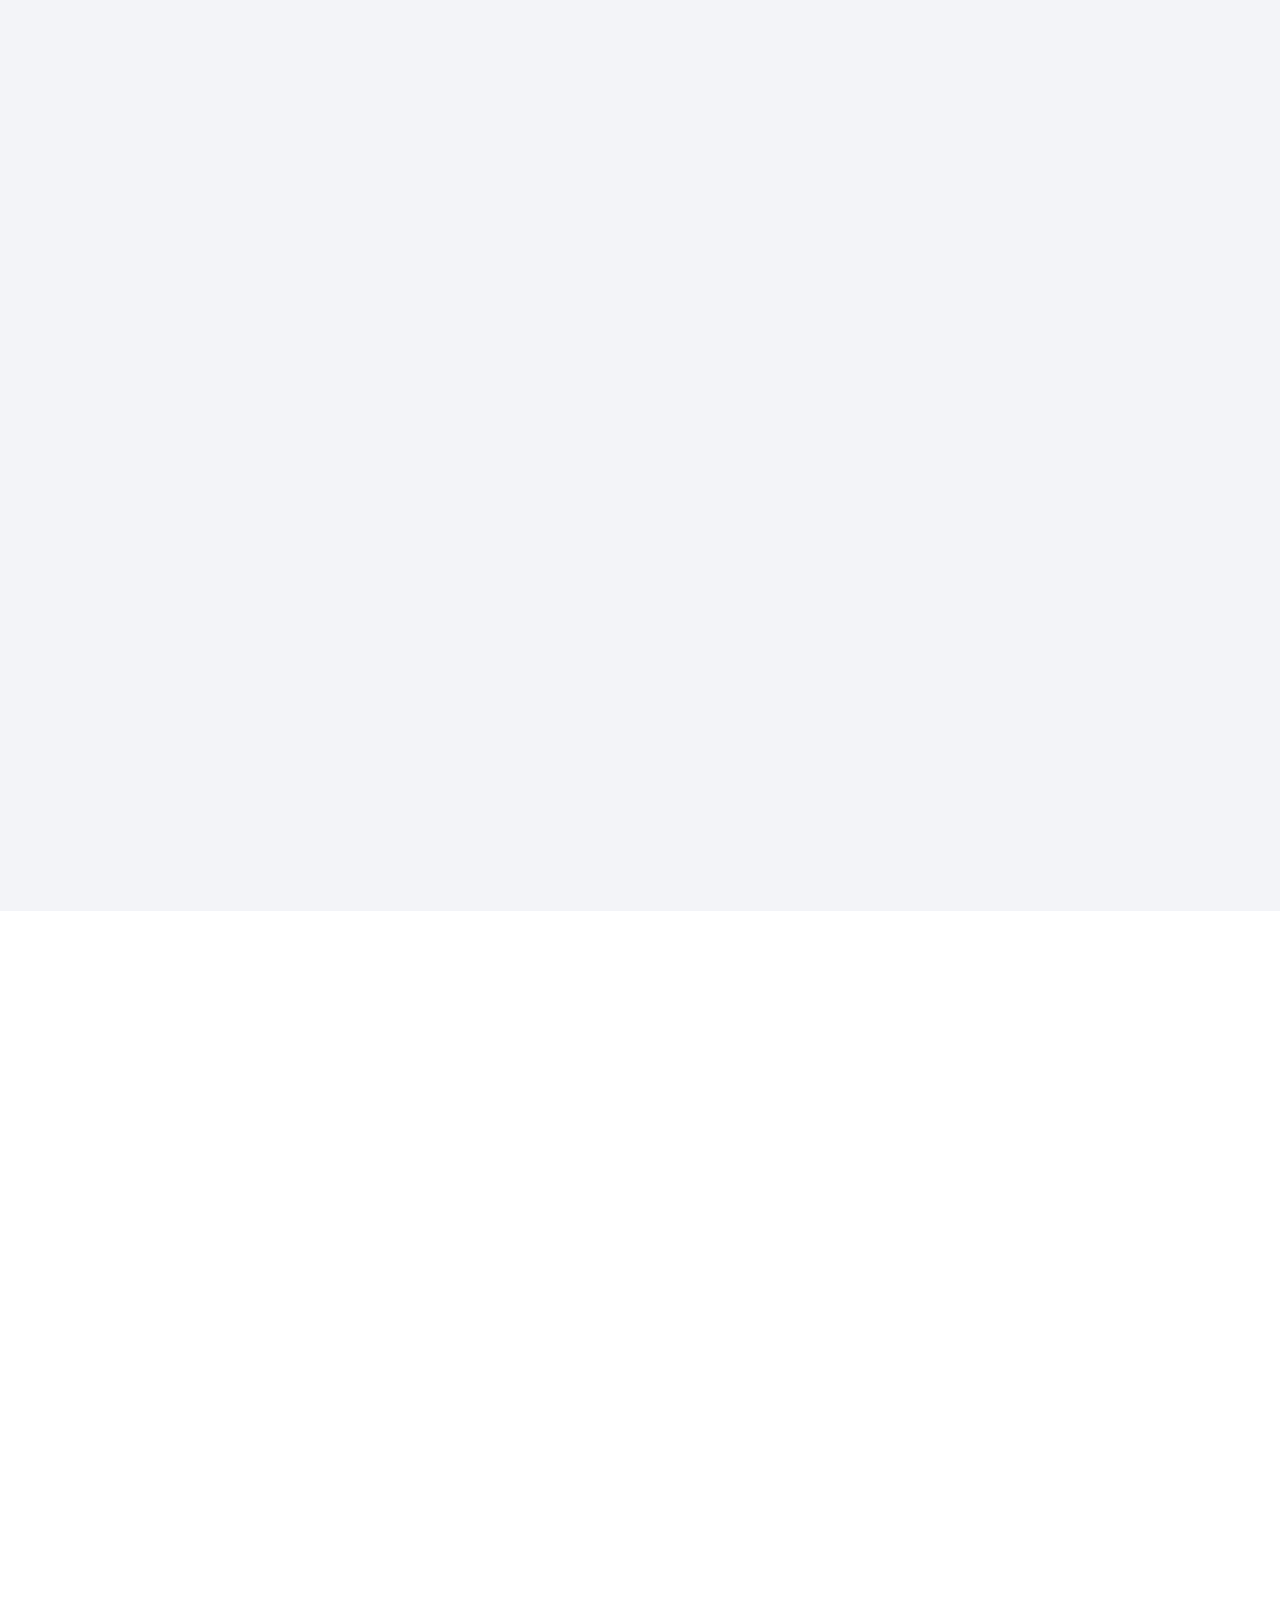
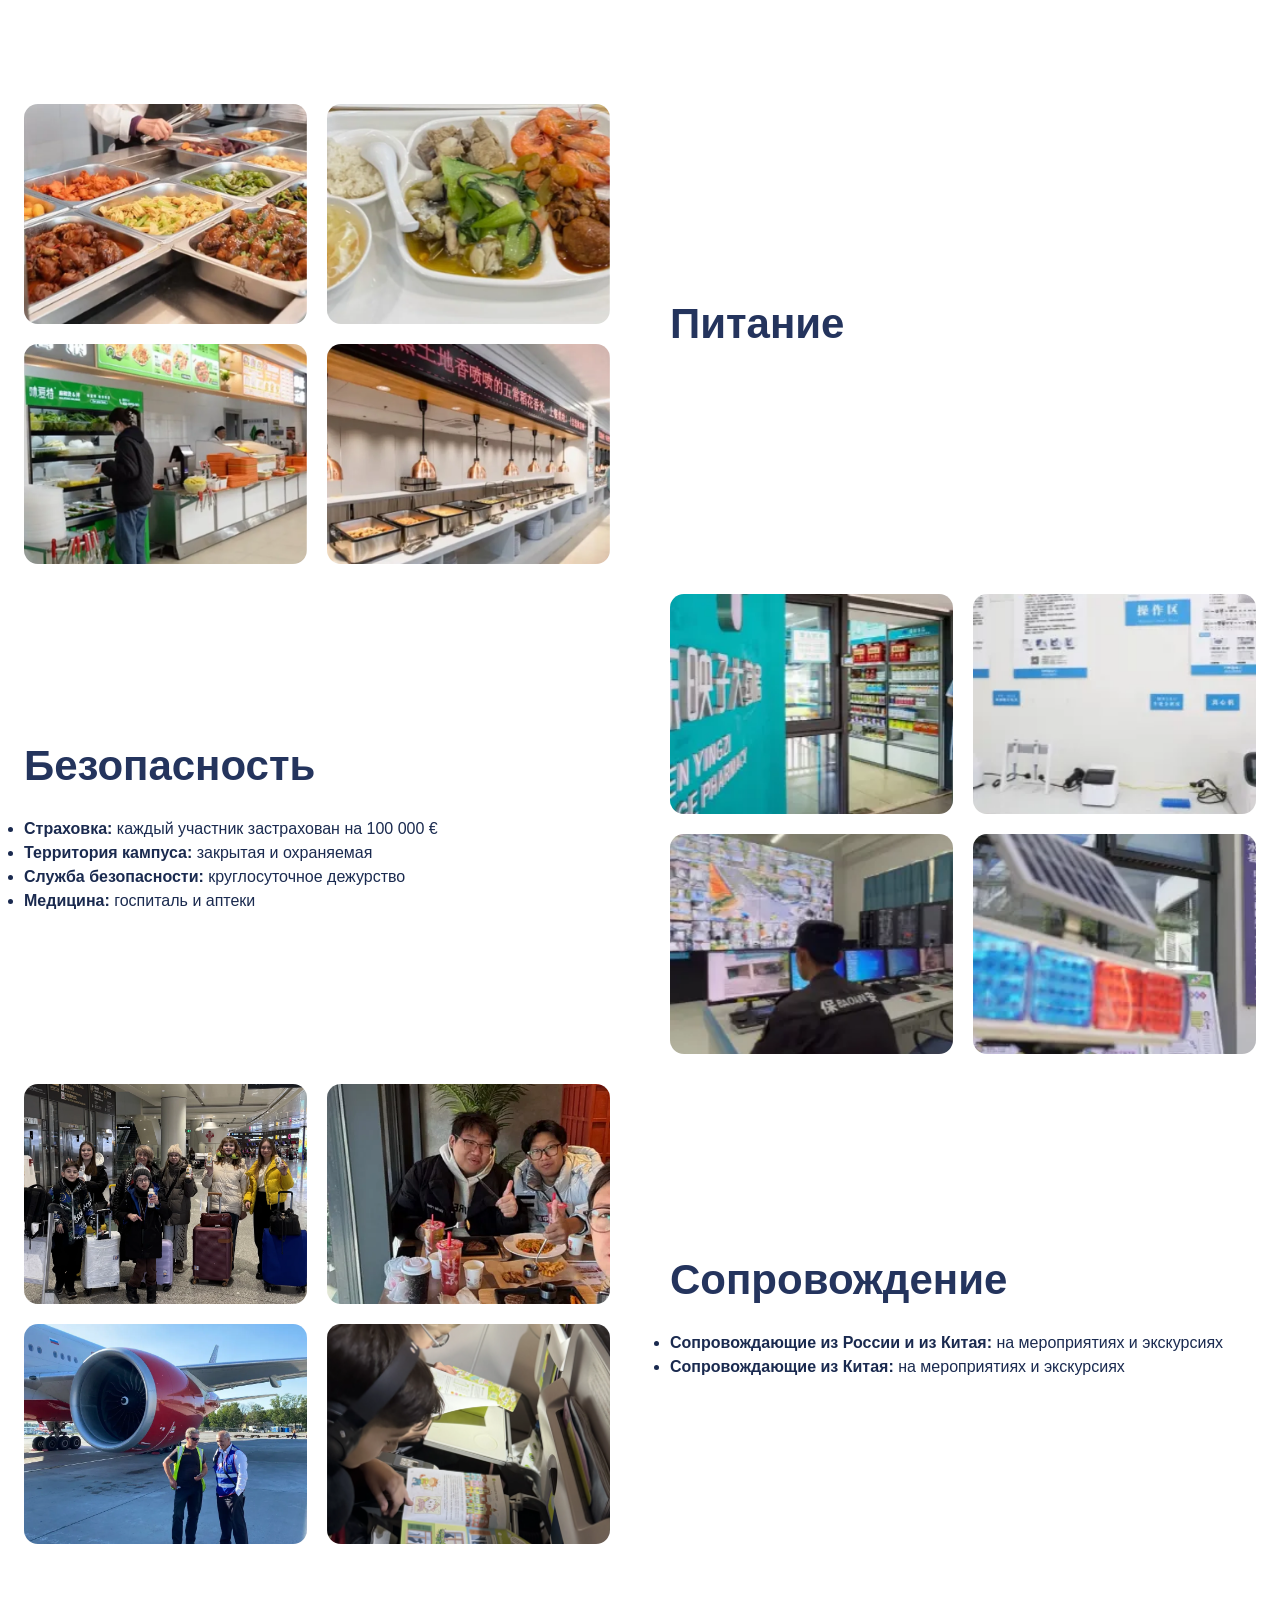
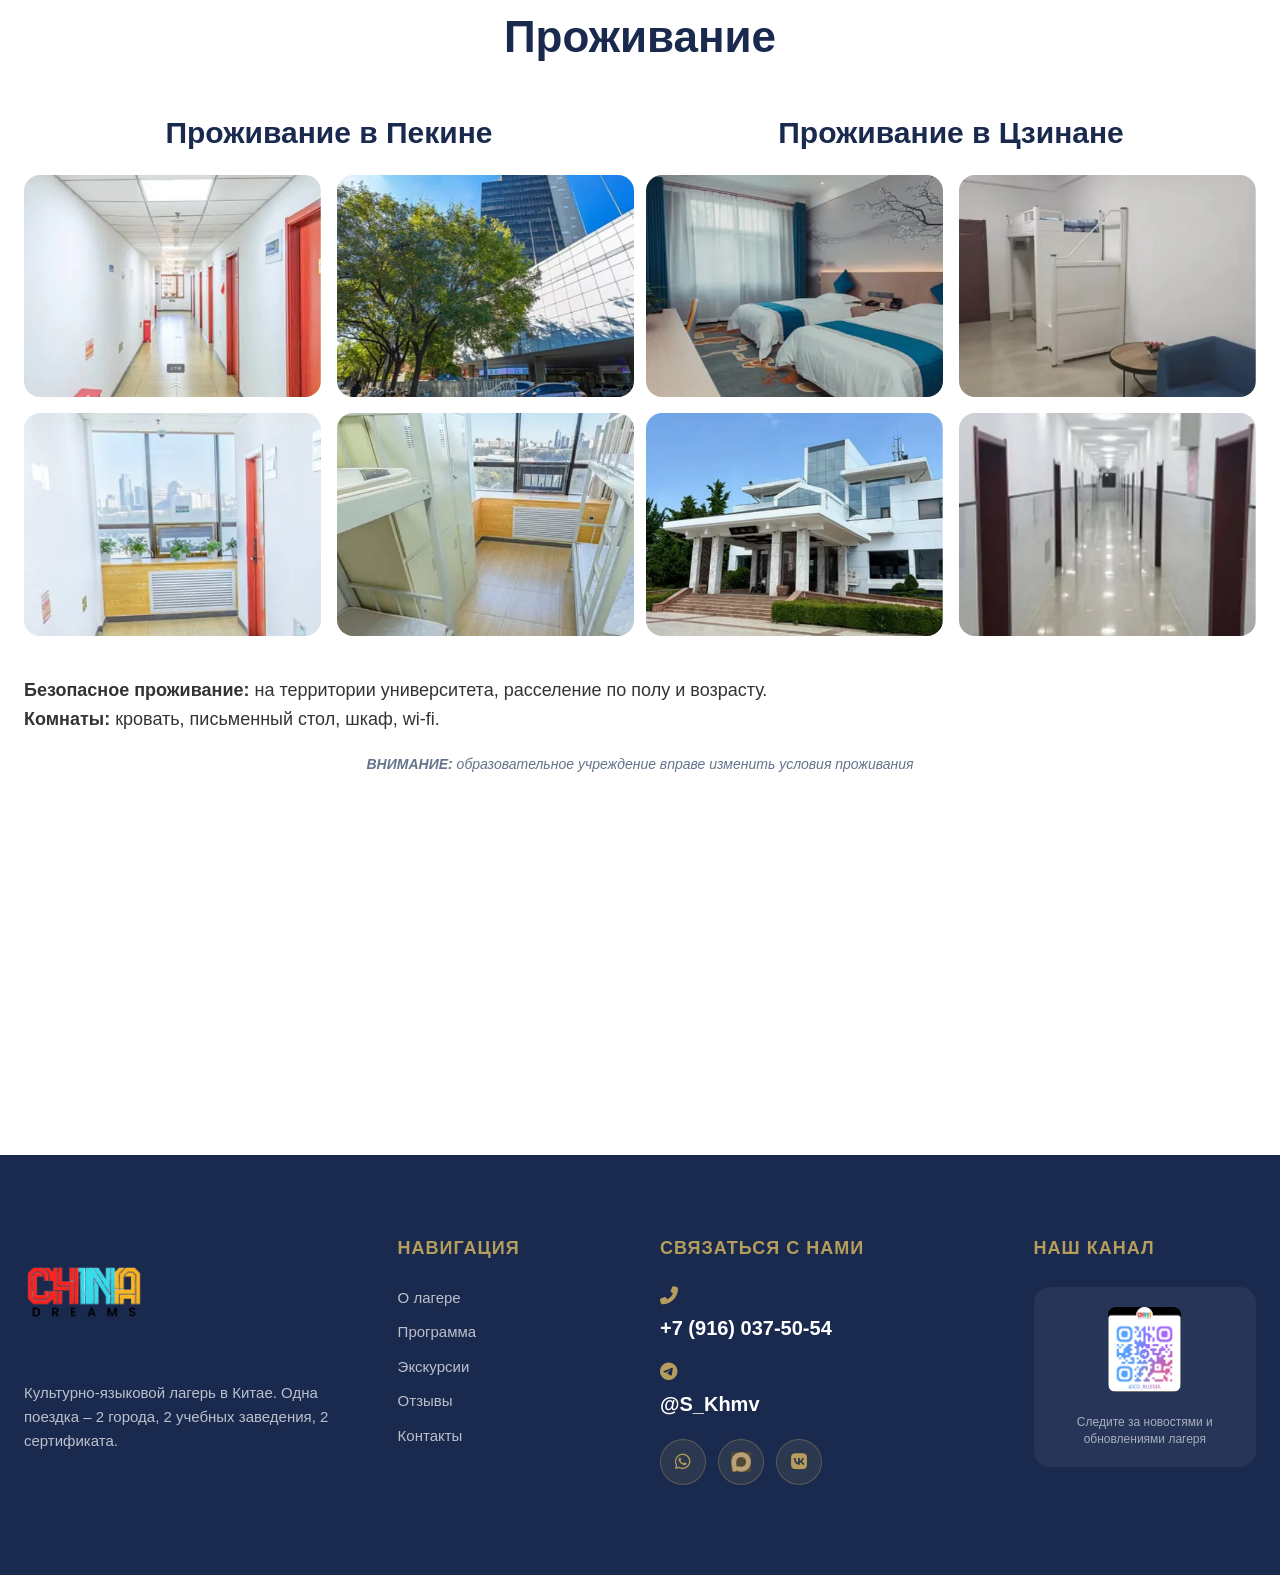
==== commit 246fbeef: "Update index.html" ====
--- a/summer2026/index.html
+++ b/summer2026/index.html
@@ -687,6 +687,7 @@
                         <h2>Сопровождение</h2>
                         <ul class="info-list">
                             <li><strong>Сопровождающие из России и из Китая:</strong> на мероприятиях и экскурсиях</li>
+                            <li><strong>Сопровождающие из Китая:</strong> на мероприятиях и экскурсиях</li>
                         </ul>
                     </div>
 
@@ -1312,7 +1313,7 @@
                             <div class="details-group">
                                 <h4 class="group-title">ОБУЧЕНИЕ И КОМФОРТ</h4>
                                 <ul class="custom-list">
-                                    <li>Образовательная и экскурсионная программа</li>
+                                    <li>Образовательная и познавательная программа</li>
                                     <li>Учебные материалы, необходимые для прохождения курса</li>
                                     <li>Проживание в университетском общежитии</li>
                                     <li>Питание в столовой университета (завтрак, обед и ужин)</li>
@@ -1333,7 +1334,7 @@
 
                         <div class="details-right-col" style="display: flex; flex-direction: column; gap: 10px;">
                             <div class="details-excluded-card">
-                                <h3 class="card-main-title">ОПЛАЧИВАЕТСЯ ОТДЕЛЬНО</h3>
+                                <h3 class="card-main-title">ОПЛАЧИВАЕТСЯ САМОСТОЯТЕЛЬНО</h3>
                                 <ul class="custom-list">
                                     <li>Перелёт в Китай обратно</li>
                                     <li>Нотариальное согласие родителей на выезд ребенка за границу</li>
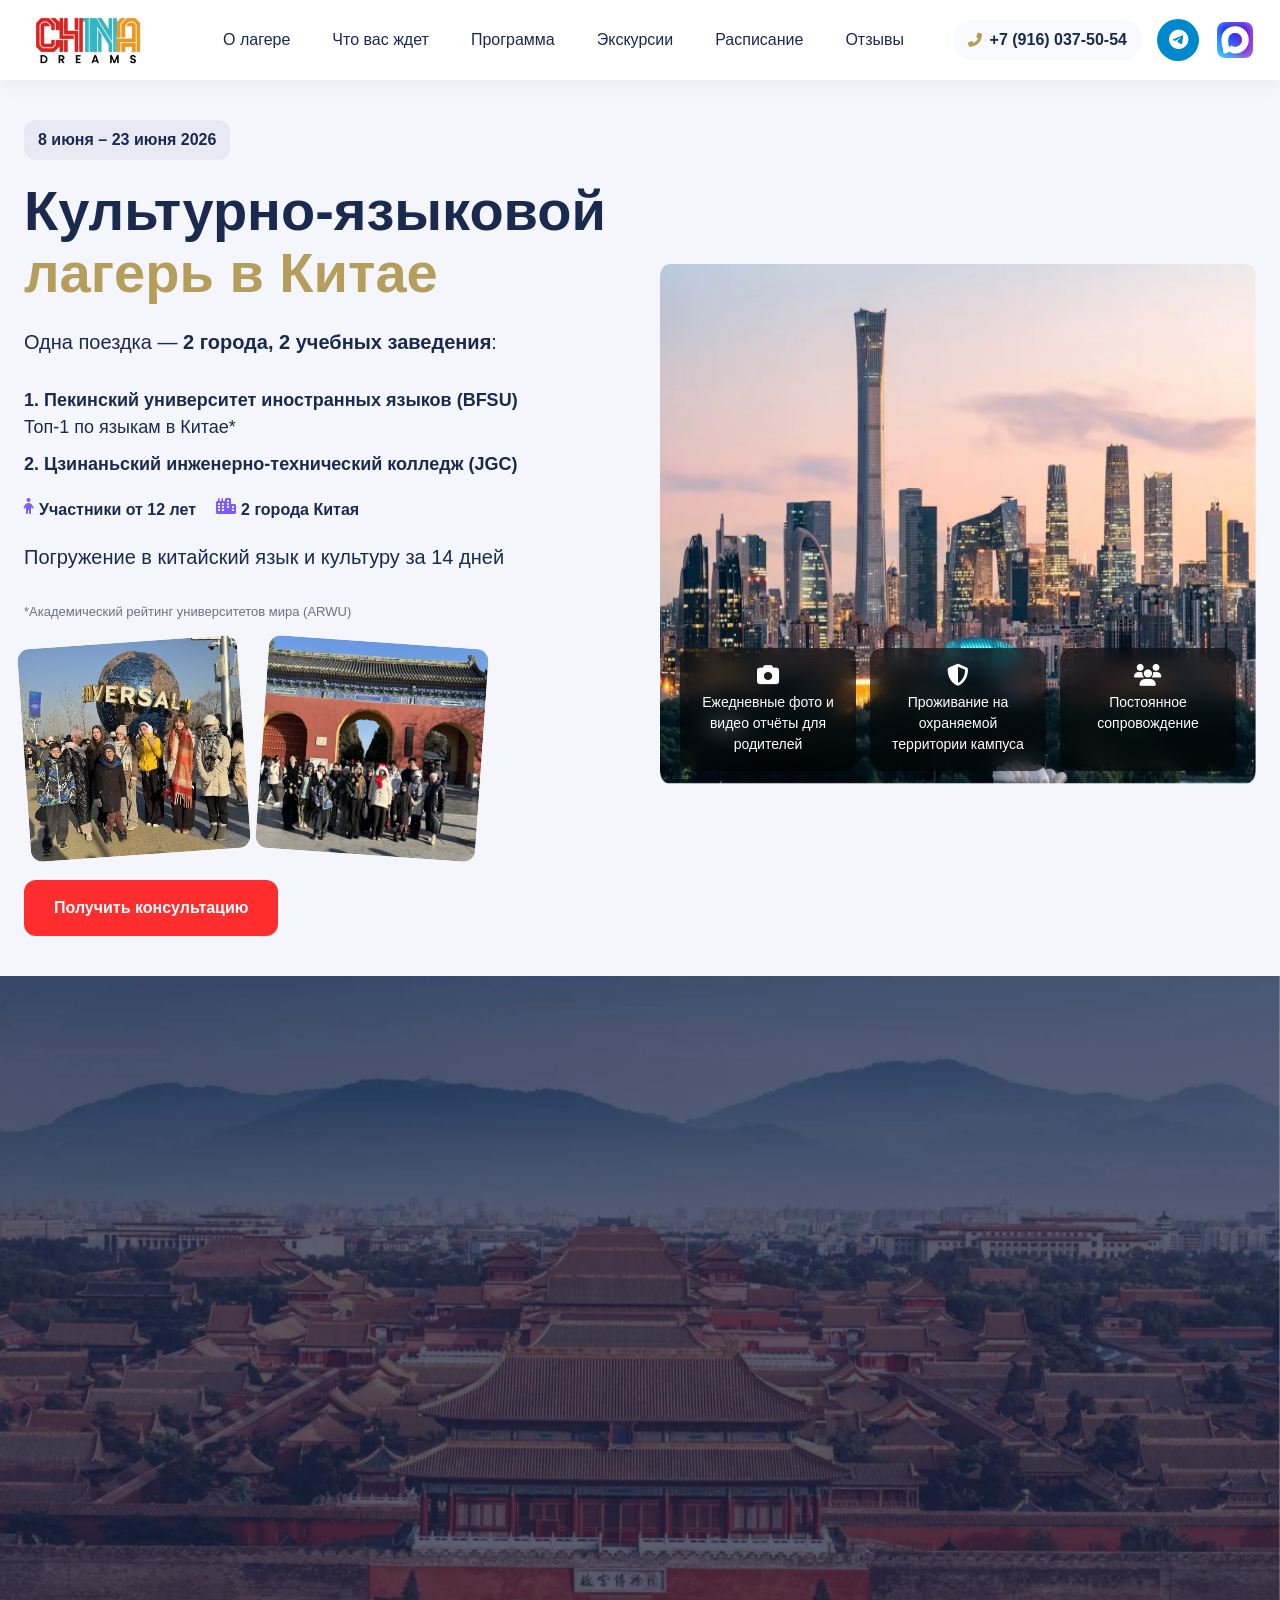
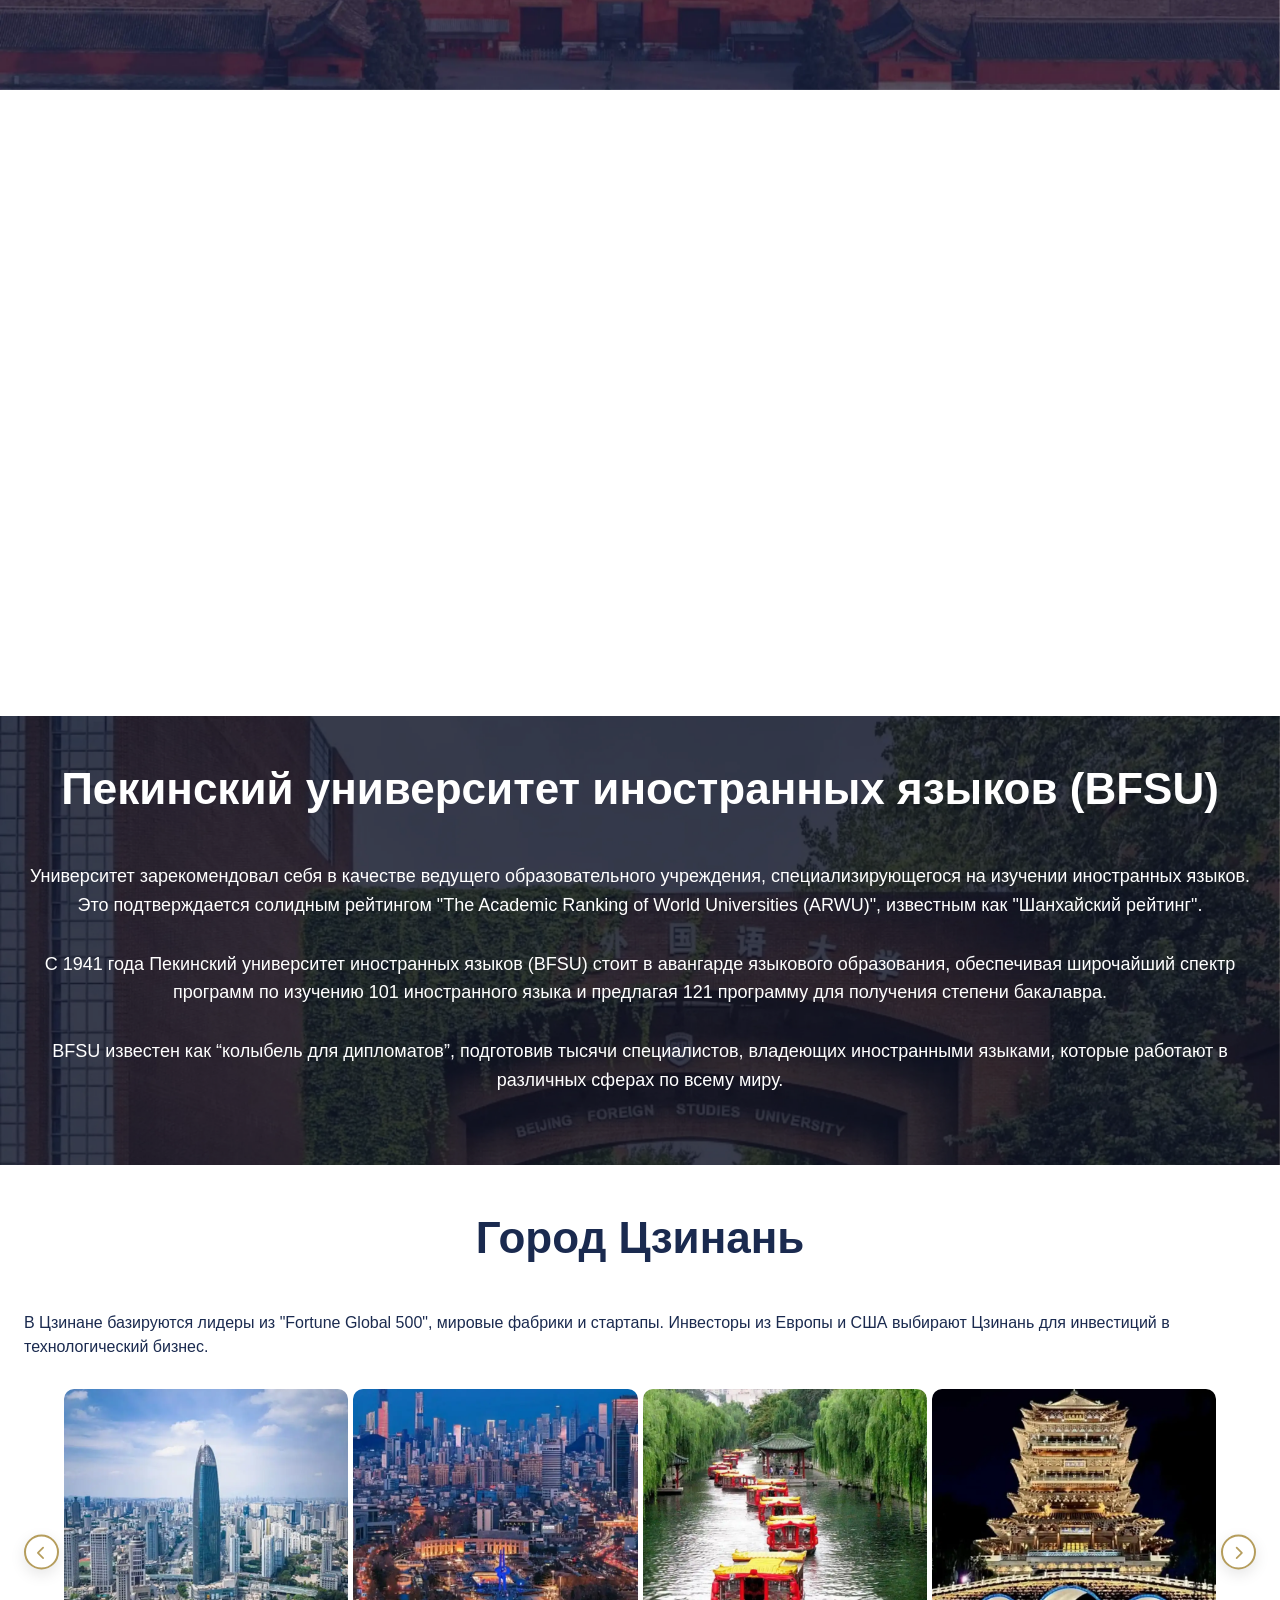
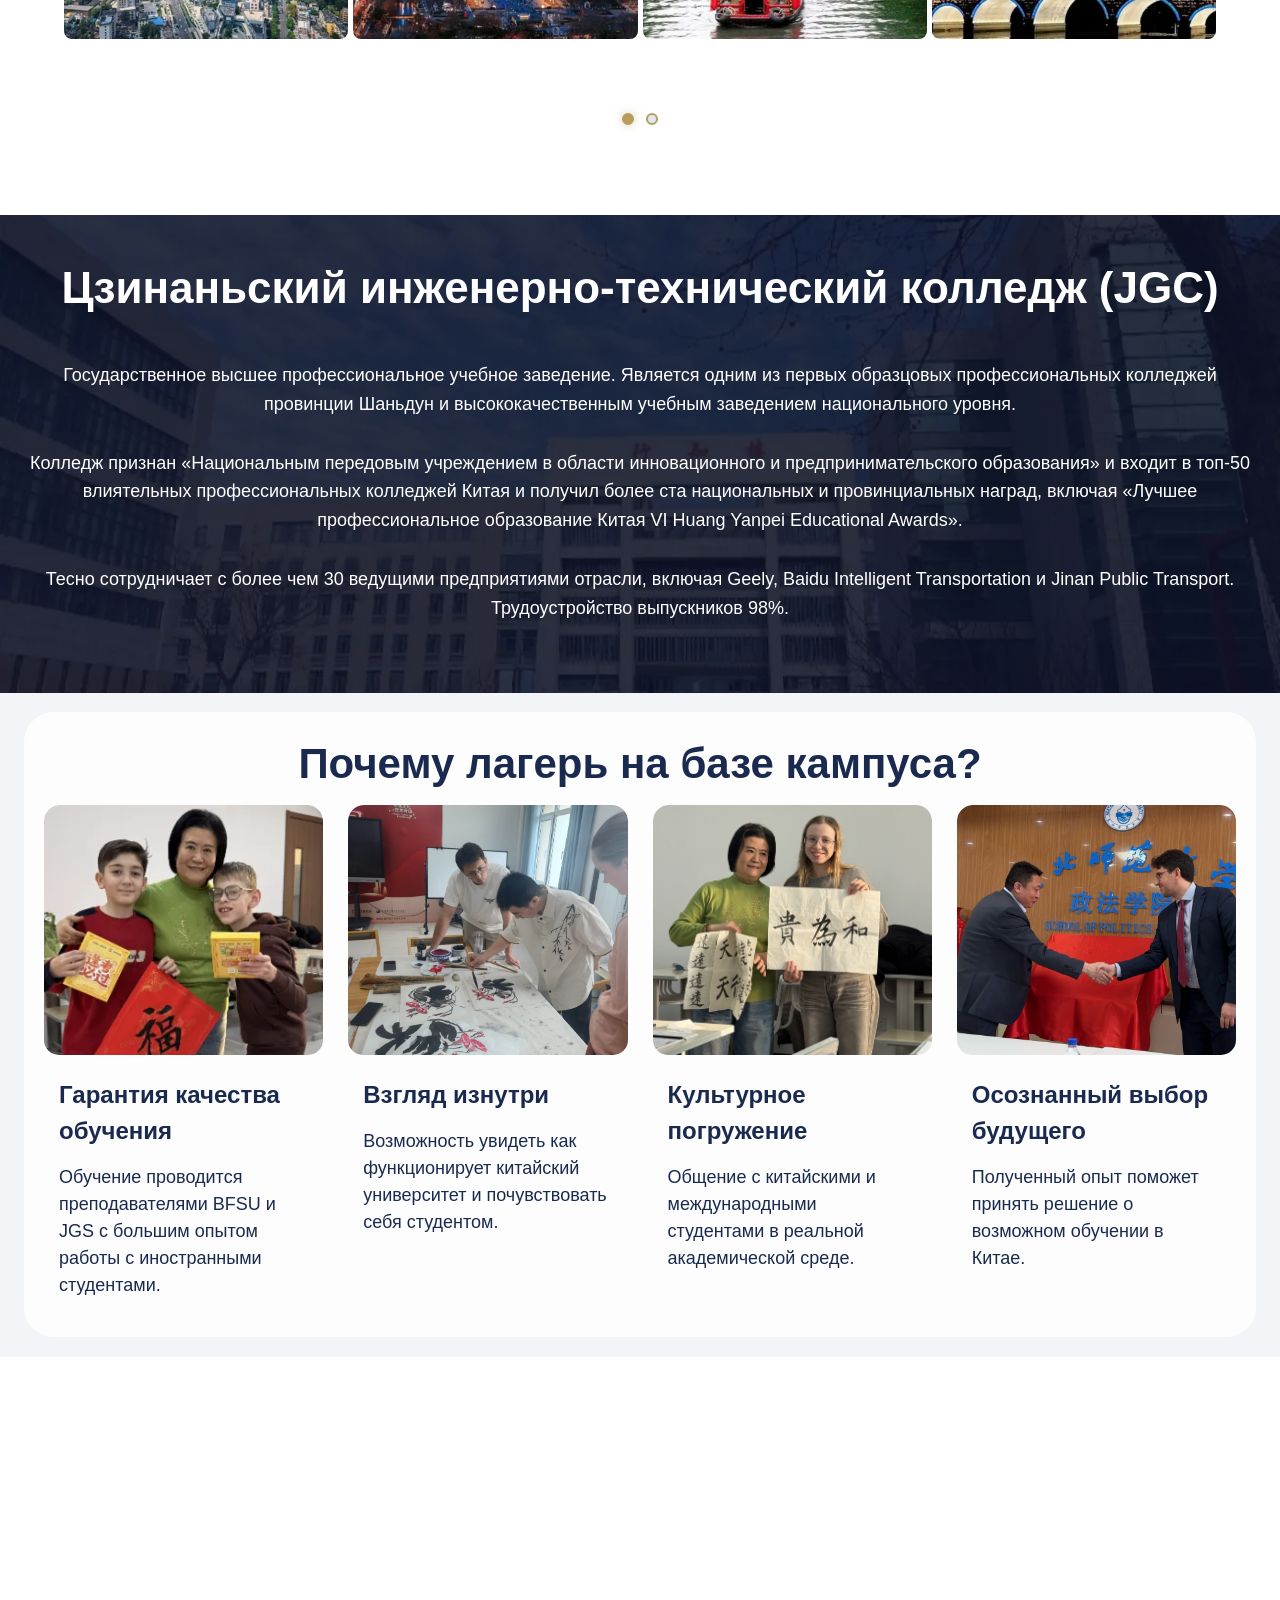
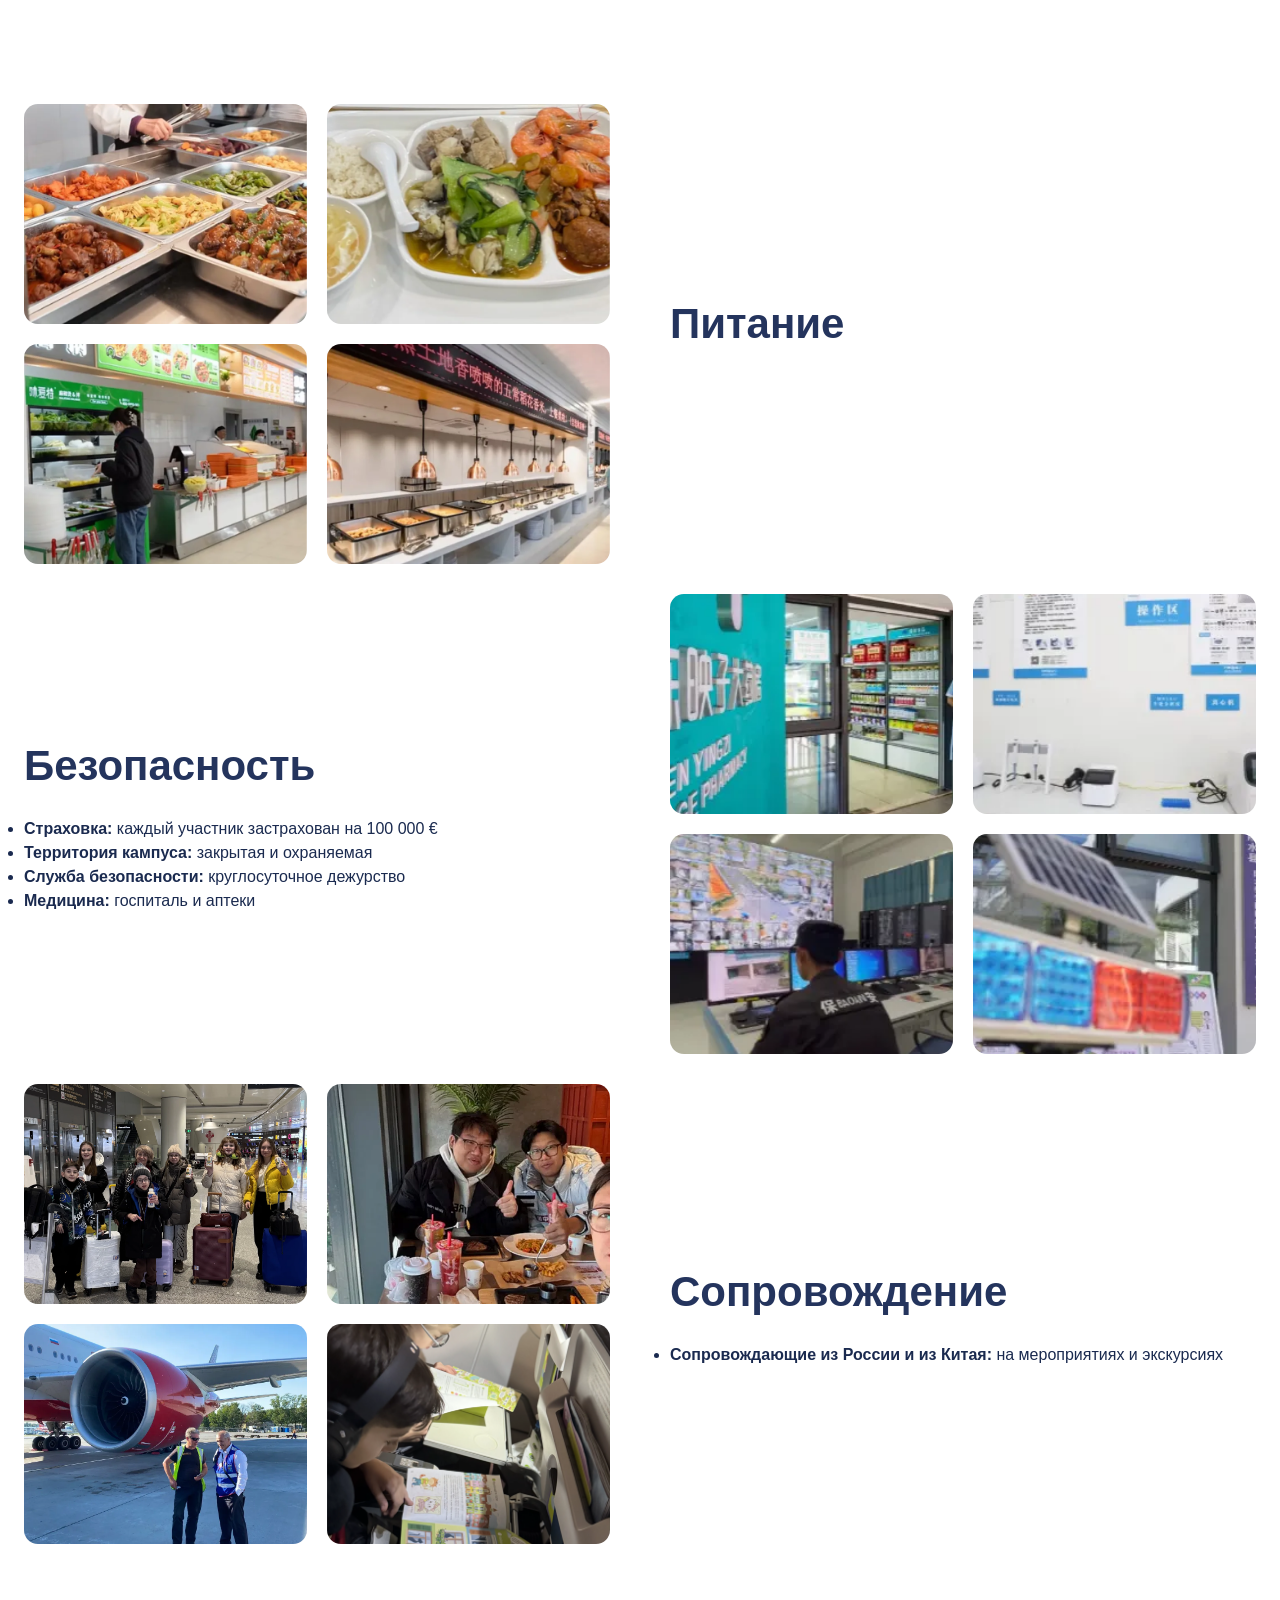
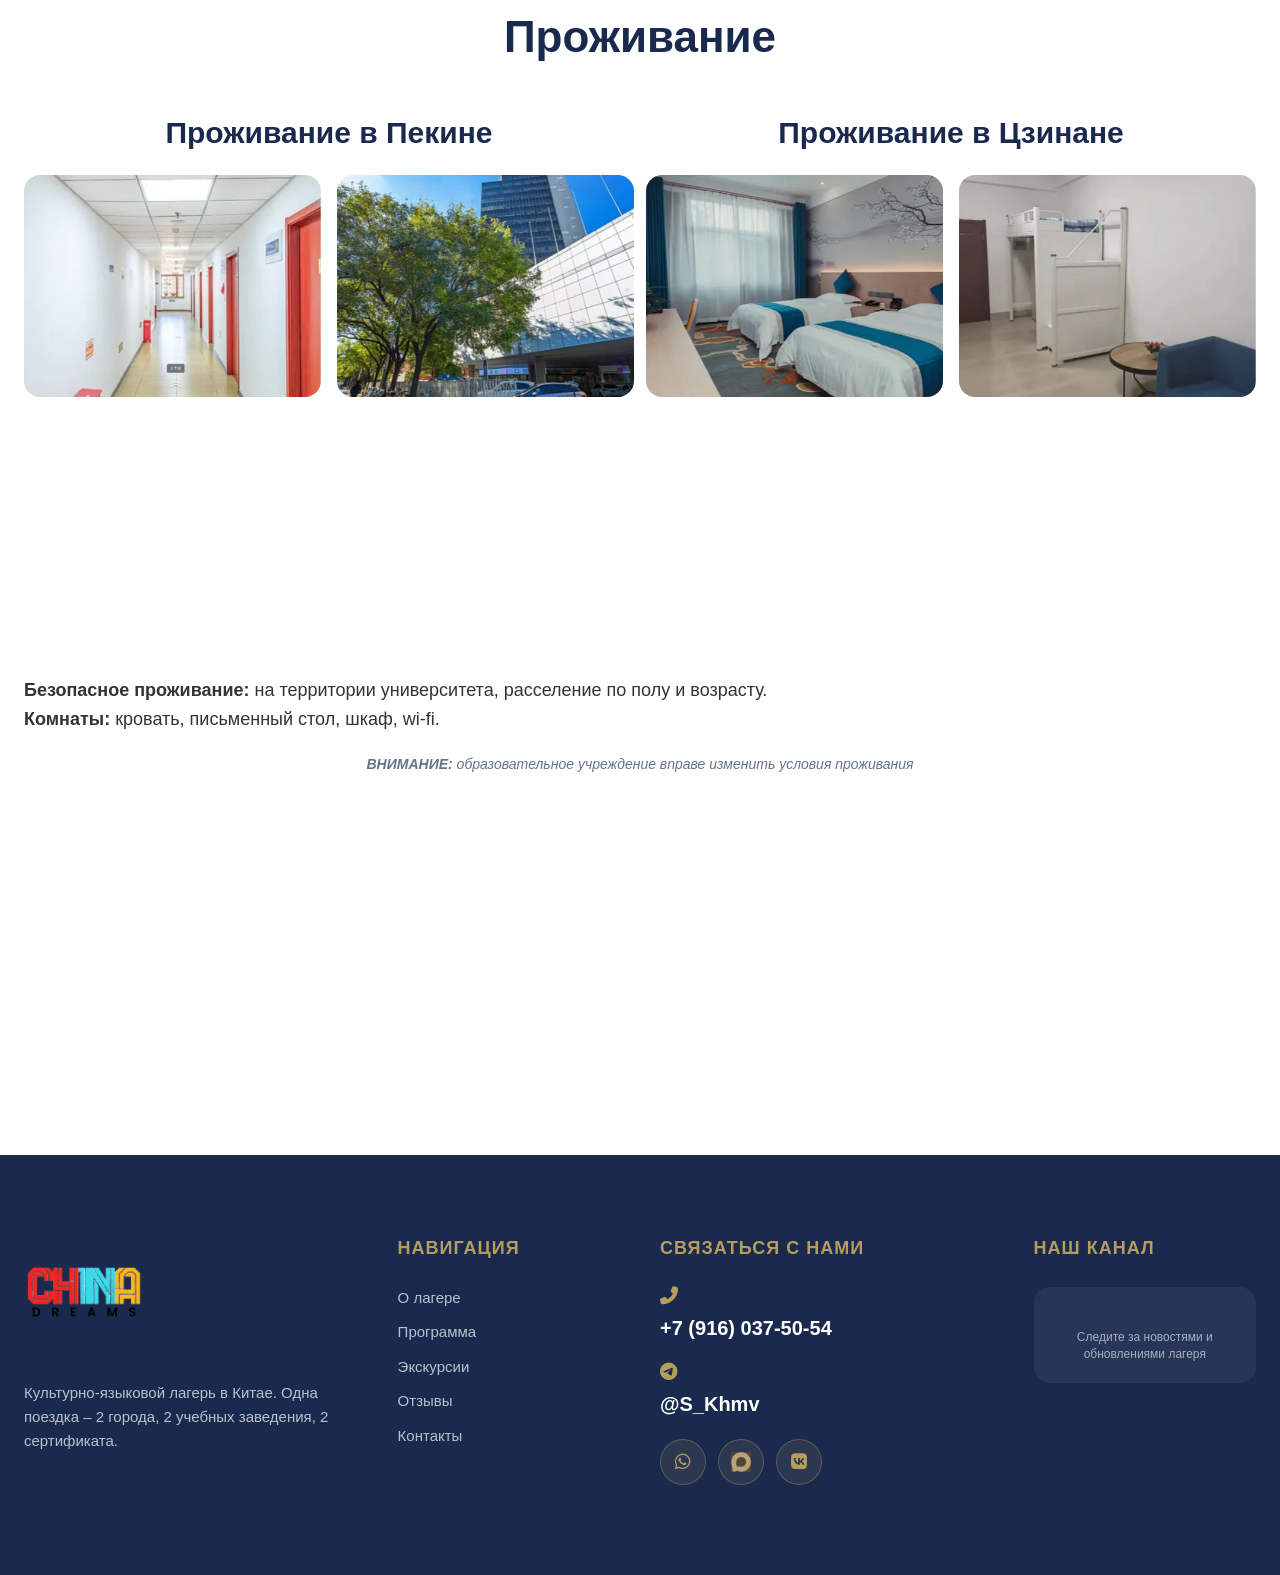
==== commit 4aca4715: "new" ====
--- a/summer2026/index.html
+++ b/summer2026/index.html
@@ -687,7 +687,6 @@
                         <h2>Сопровождение</h2>
                         <ul class="info-list">
                             <li><strong>Сопровождающие из России и из Китая:</strong> на мероприятиях и экскурсиях</li>
-                            <li><strong>Сопровождающие из Китая:</strong> на мероприятиях и экскурсиях</li>
                         </ul>
                     </div>
 
@@ -1313,7 +1312,7 @@
                             <div class="details-group">
                                 <h4 class="group-title">ОБУЧЕНИЕ И КОМФОРТ</h4>
                                 <ul class="custom-list">
-                                    <li>Образовательная и познавательная программа</li>
+                                    <li>Образовательная и экскурсионная программа</li>
                                     <li>Учебные материалы, необходимые для прохождения курса</li>
                                     <li>Проживание в университетском общежитии</li>
                                     <li>Питание в столовой университета (завтрак, обед и ужин)</li>
@@ -1334,7 +1333,7 @@
 
                         <div class="details-right-col" style="display: flex; flex-direction: column; gap: 10px;">
                             <div class="details-excluded-card">
-                                <h3 class="card-main-title">ОПЛАЧИВАЕТСЯ САМОСТОЯТЕЛЬНО</h3>
+                                <h3 class="card-main-title">ОПЛАЧИВАЕТСЯ ОТДЕЛЬНО</h3>
                                 <ul class="custom-list">
                                     <li>Перелёт в Китай обратно</li>
                                     <li>Нотариальное согласие родителей на выезд ребенка за границу</li>
@@ -1360,38 +1359,7 @@
             </div>
         </section>
 
-        <!-- Сроки и порядок действий -->
-        <section class="section steps-section">
-            <div class="steps-banner">
-                <img src="img/48.webp" alt="Порядок действий" loading="lazy">
-            </div>
-
-            <div class="steps-container">
-                <h2 style="margin-top:40px;" class="section-title text-center">Сроки и порядок действий</h2>
-                <div class="step-item">
-                    <div class="step-number">1</div>
-                    <div class="step-content">
-                        <h3>До 15 апреля - 1ая волна приема*. До 4 мая - 2ая волна приема</h3>
-                        <p>Ведем продажи, заключаем договор, вы оплачиваете участие ребенка в лагере</p>
-                    </div>
-                </div>
-                <div class="step-item">
-                    <div class="step-number">2</div>
-                    <div class="step-content">
-                        <h3>5 мая</h3>
-                        <p>Мы делаем запрос группового бронирования у авиакомпании и сообщаем точную цену на групповой авиаперелет</p>
-                    </div>
-                </div>
-                <div class="step-item">
-                    <div class="step-number">3</div>
-                    <div class="step-content">
-                        <h3>5-6 мая</h3>
-                        <p>Получаем от вас денежные средства для покупки авиабилетов</p>
-                    </div>
-                </div>
-                <p class="schedule-note" style="margin-bottom: 40px;">*Если группа будет набрана в первую волну, то прием заявок закончится 15 апреля</p>
-            </div>
-        </section>
+        
 
         <section id="about-company" class="section about-company-new">
             <div class="container">
@@ -1645,17 +1613,6 @@
                         <summary class="faq-question">Получит ли ребенок какой-то документ об обучении в Китае? <span class="faq-icon">+</span></summary>
                         <div class="faq-answer">
                             <p>Конечно! Каждый участник получит официальный сертификат о прохождении курсов.</p>
-                        </div>
-                    </details>
-                    <details class="faq-item">
-                        <summary class="faq-question">Почему перелёт осуществляется групповым рейсом? <span class="faq-icon">+</span></summary>
-                        <div class="faq-answer">
-                            <p>1. Безопасность и контроль. С момента вылета дети находятся под присмотром сопровождающих.</p>
-
-                            <p>2. Гарантия наличия билетов. При групповом бронировании места заранее резервируются для всех участников. При индивидуальной покупке может возникнуть ситуация, когда одни участники успели купить билет, а другие остались без билета.</p>
-
-                            <p>3. Единая стоимость для всех. При индивидуальной покупке цена авиабилетов меняется динамически: кто-то может купить дешевле, а кто-то значительно дороже. Групповое бронирование обеспечивает одинаковую стоимость для всех участников.</p>
-
                         </div>
                     </details>
                 </div>
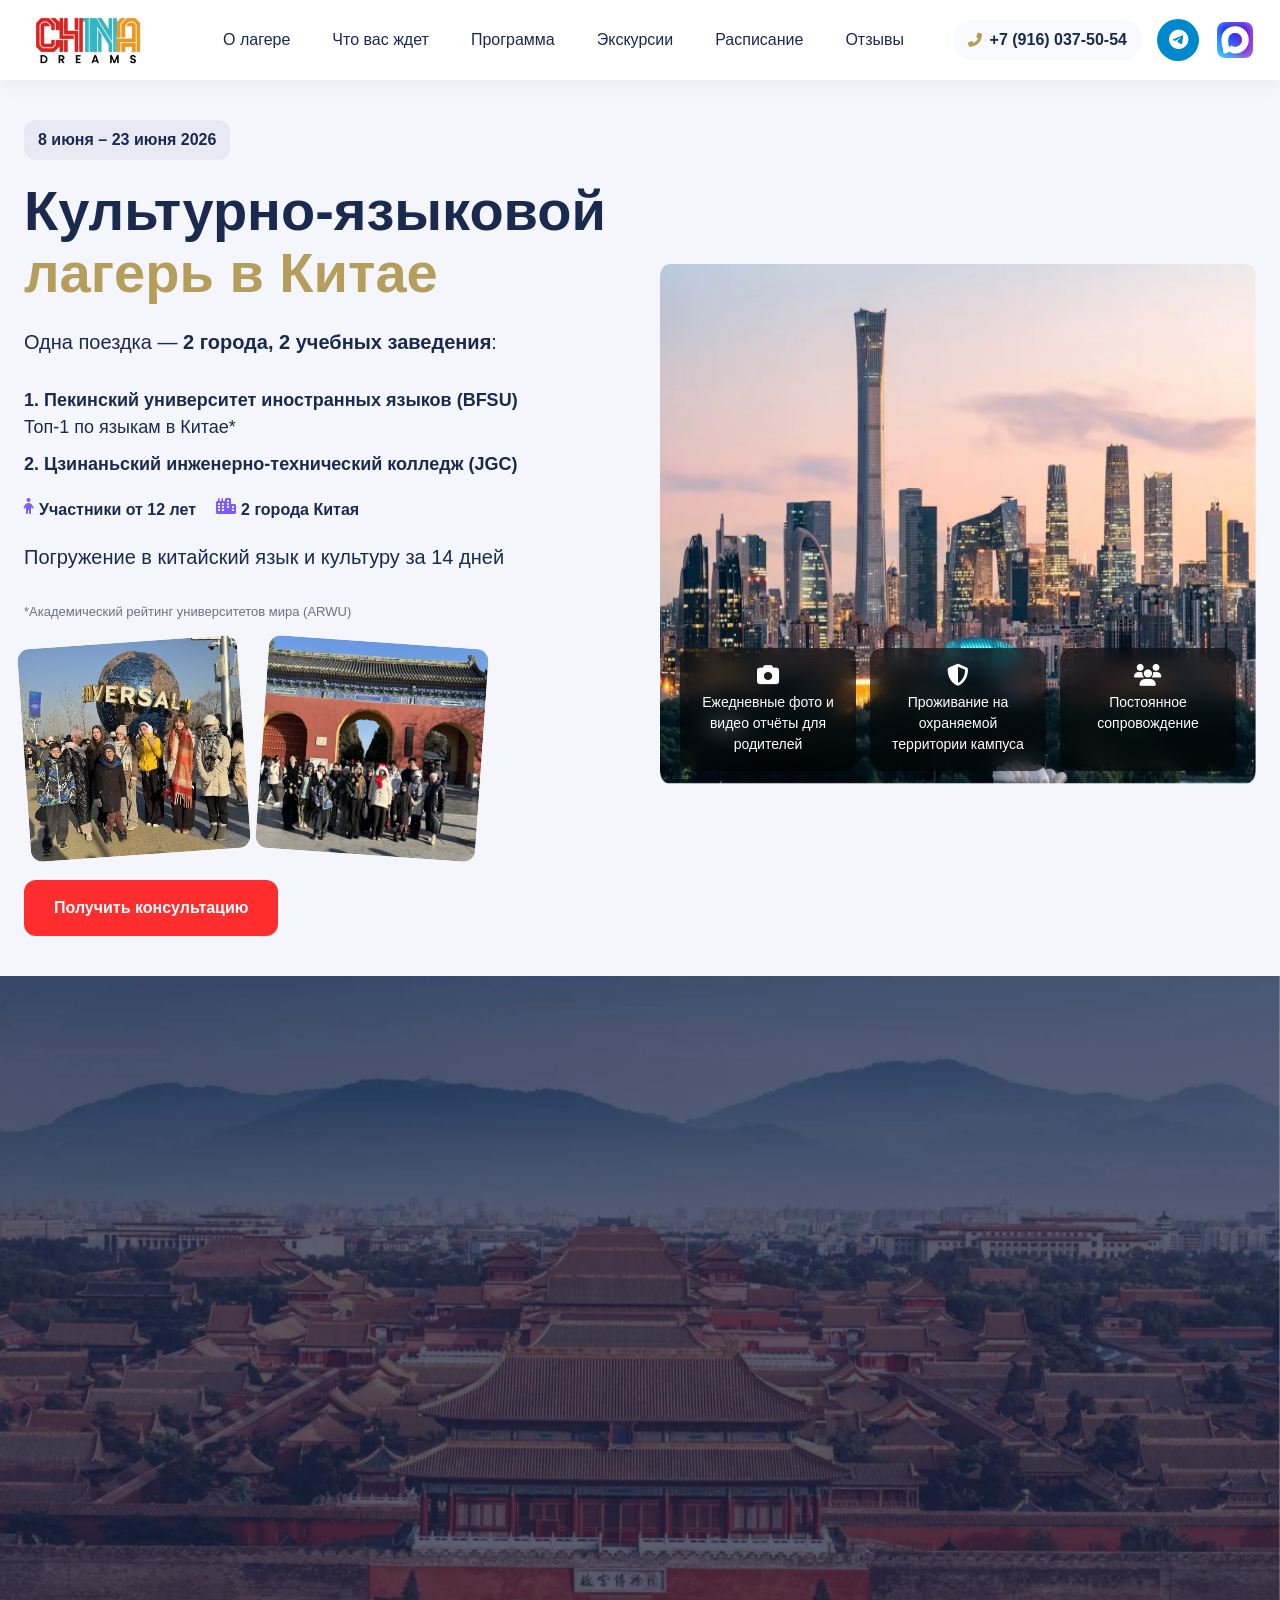
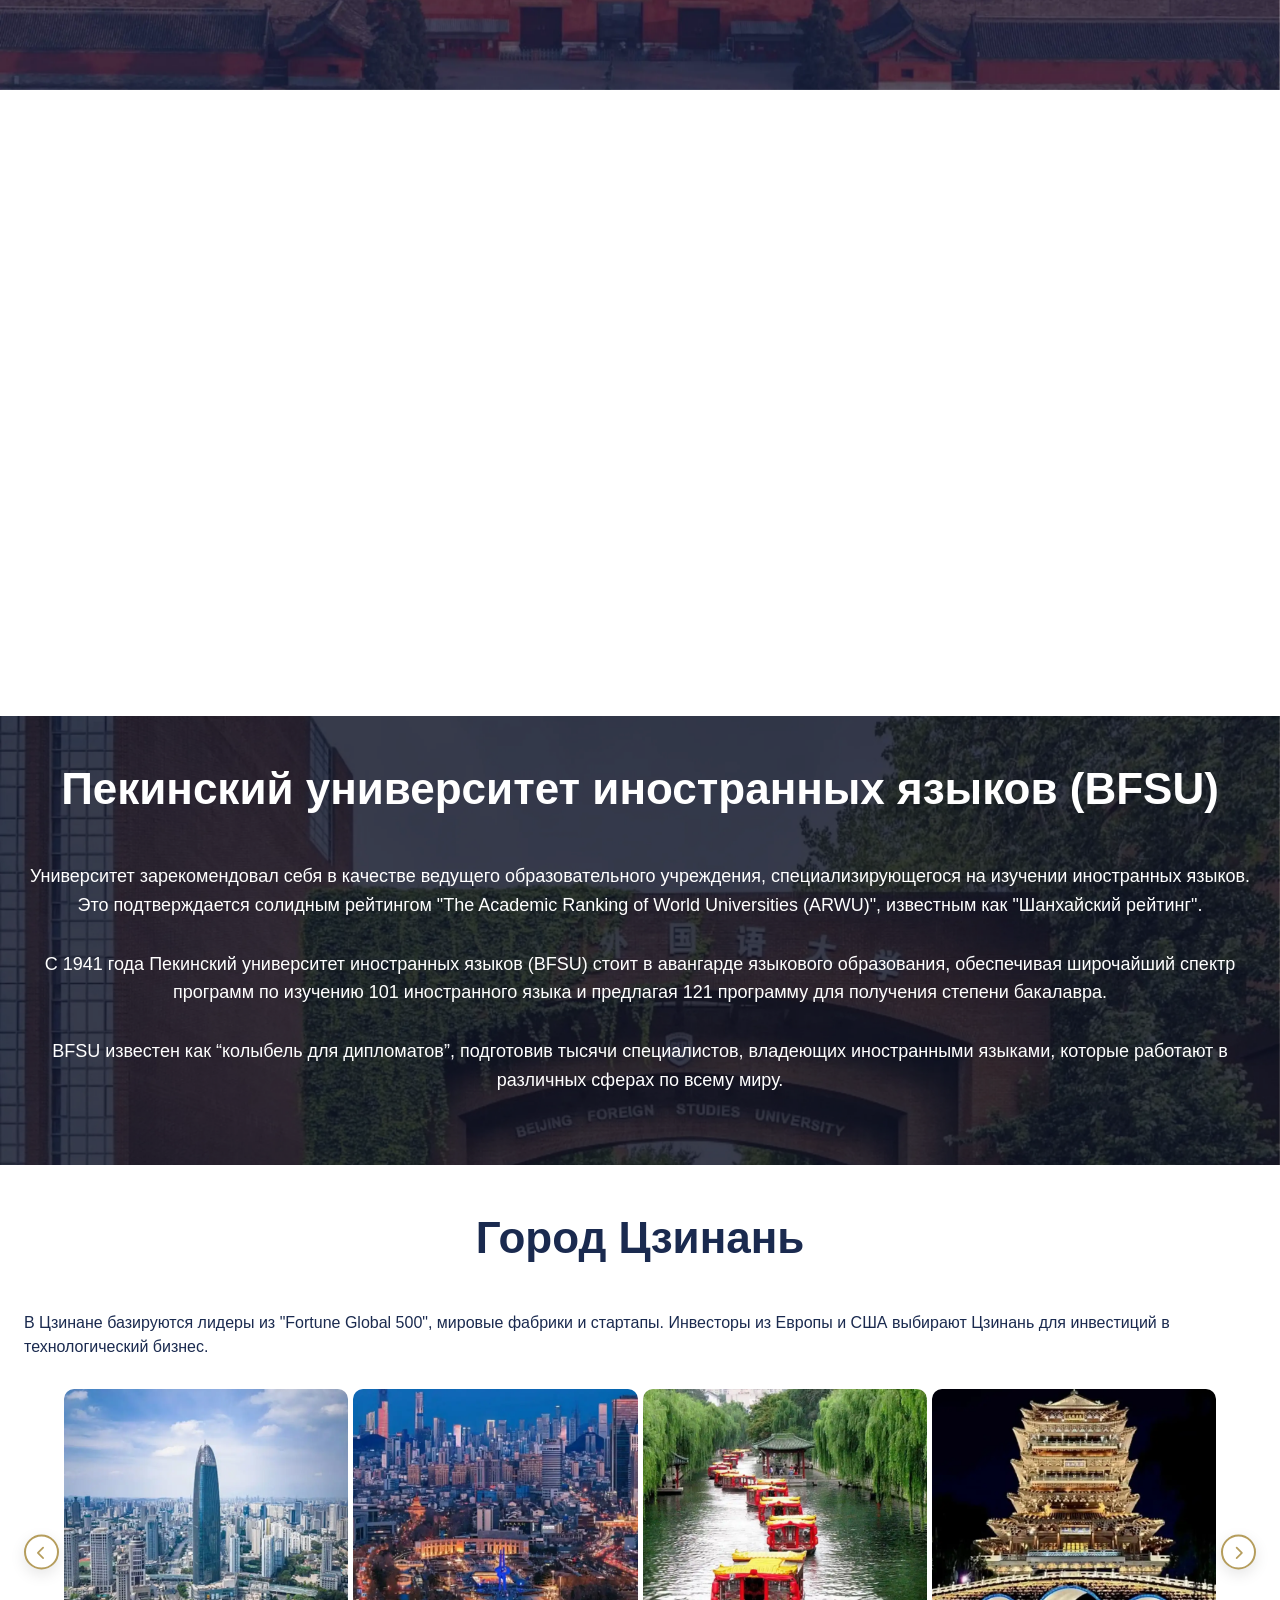
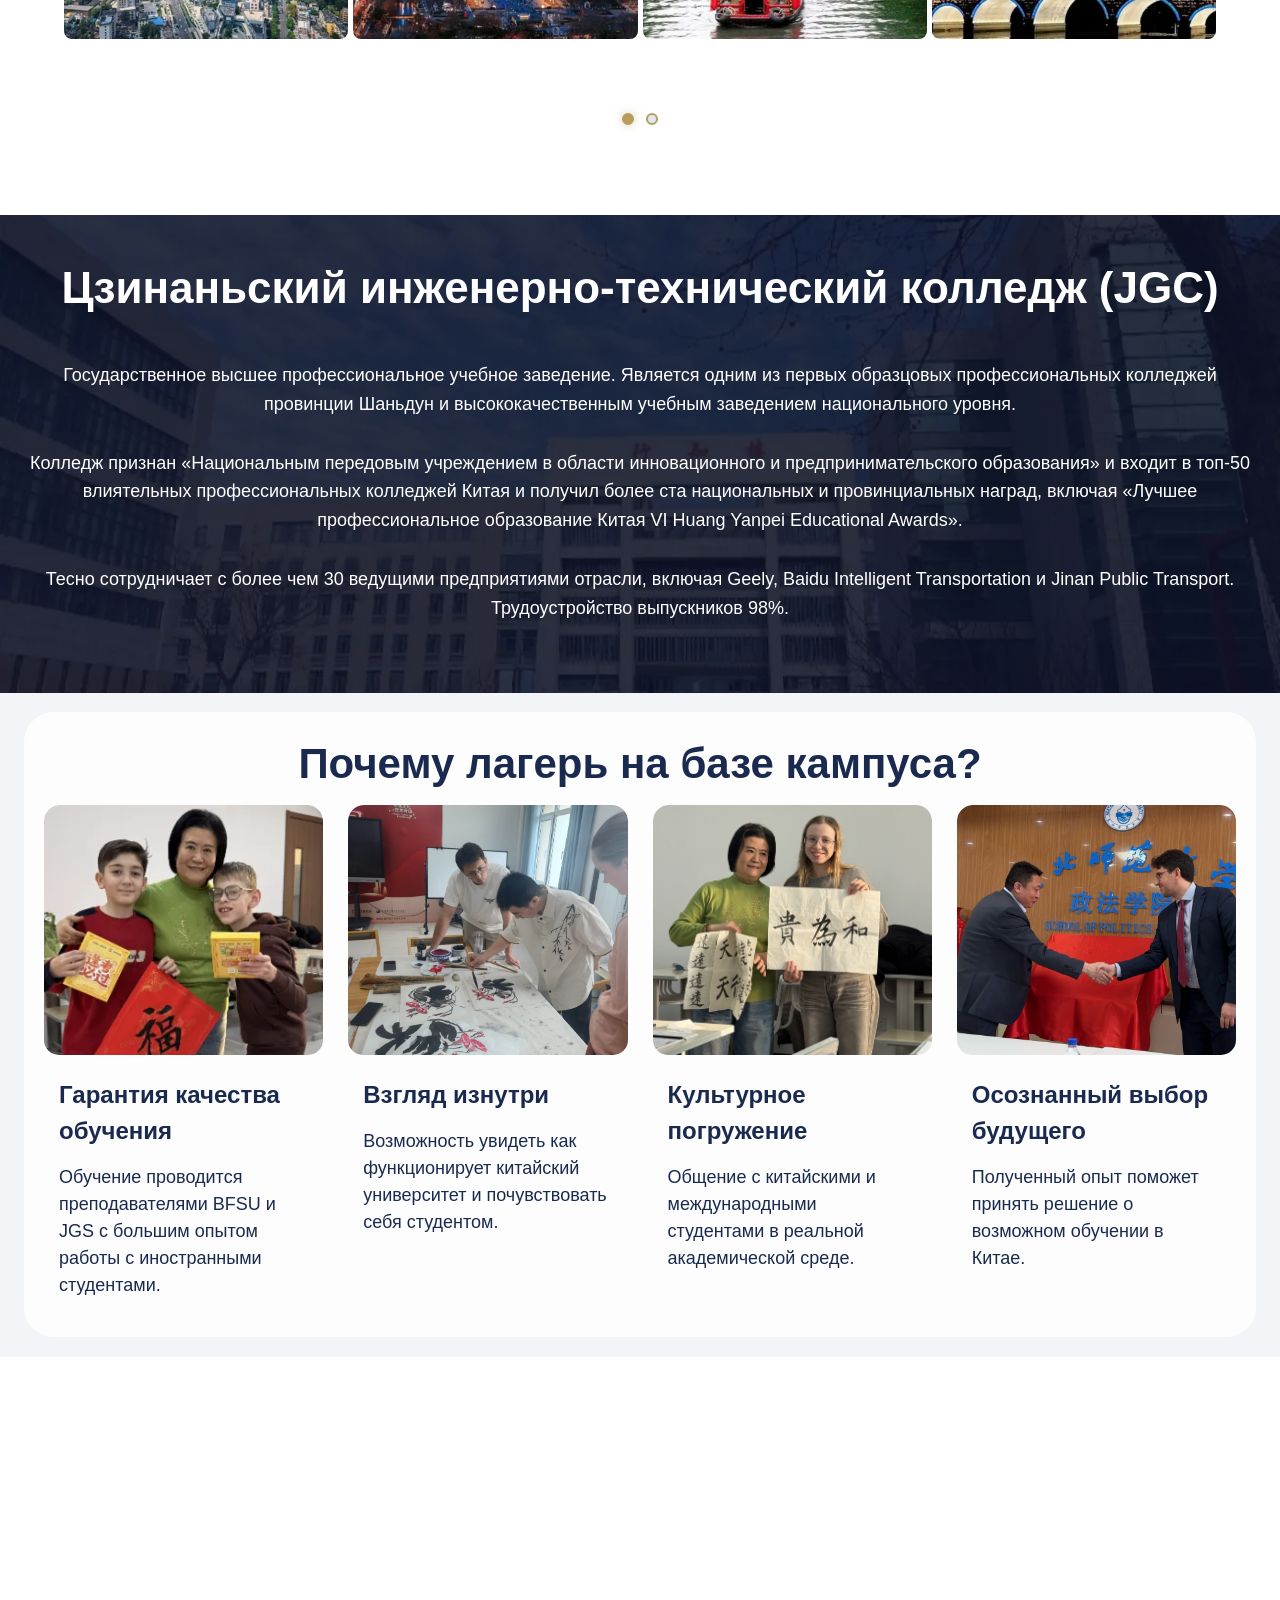
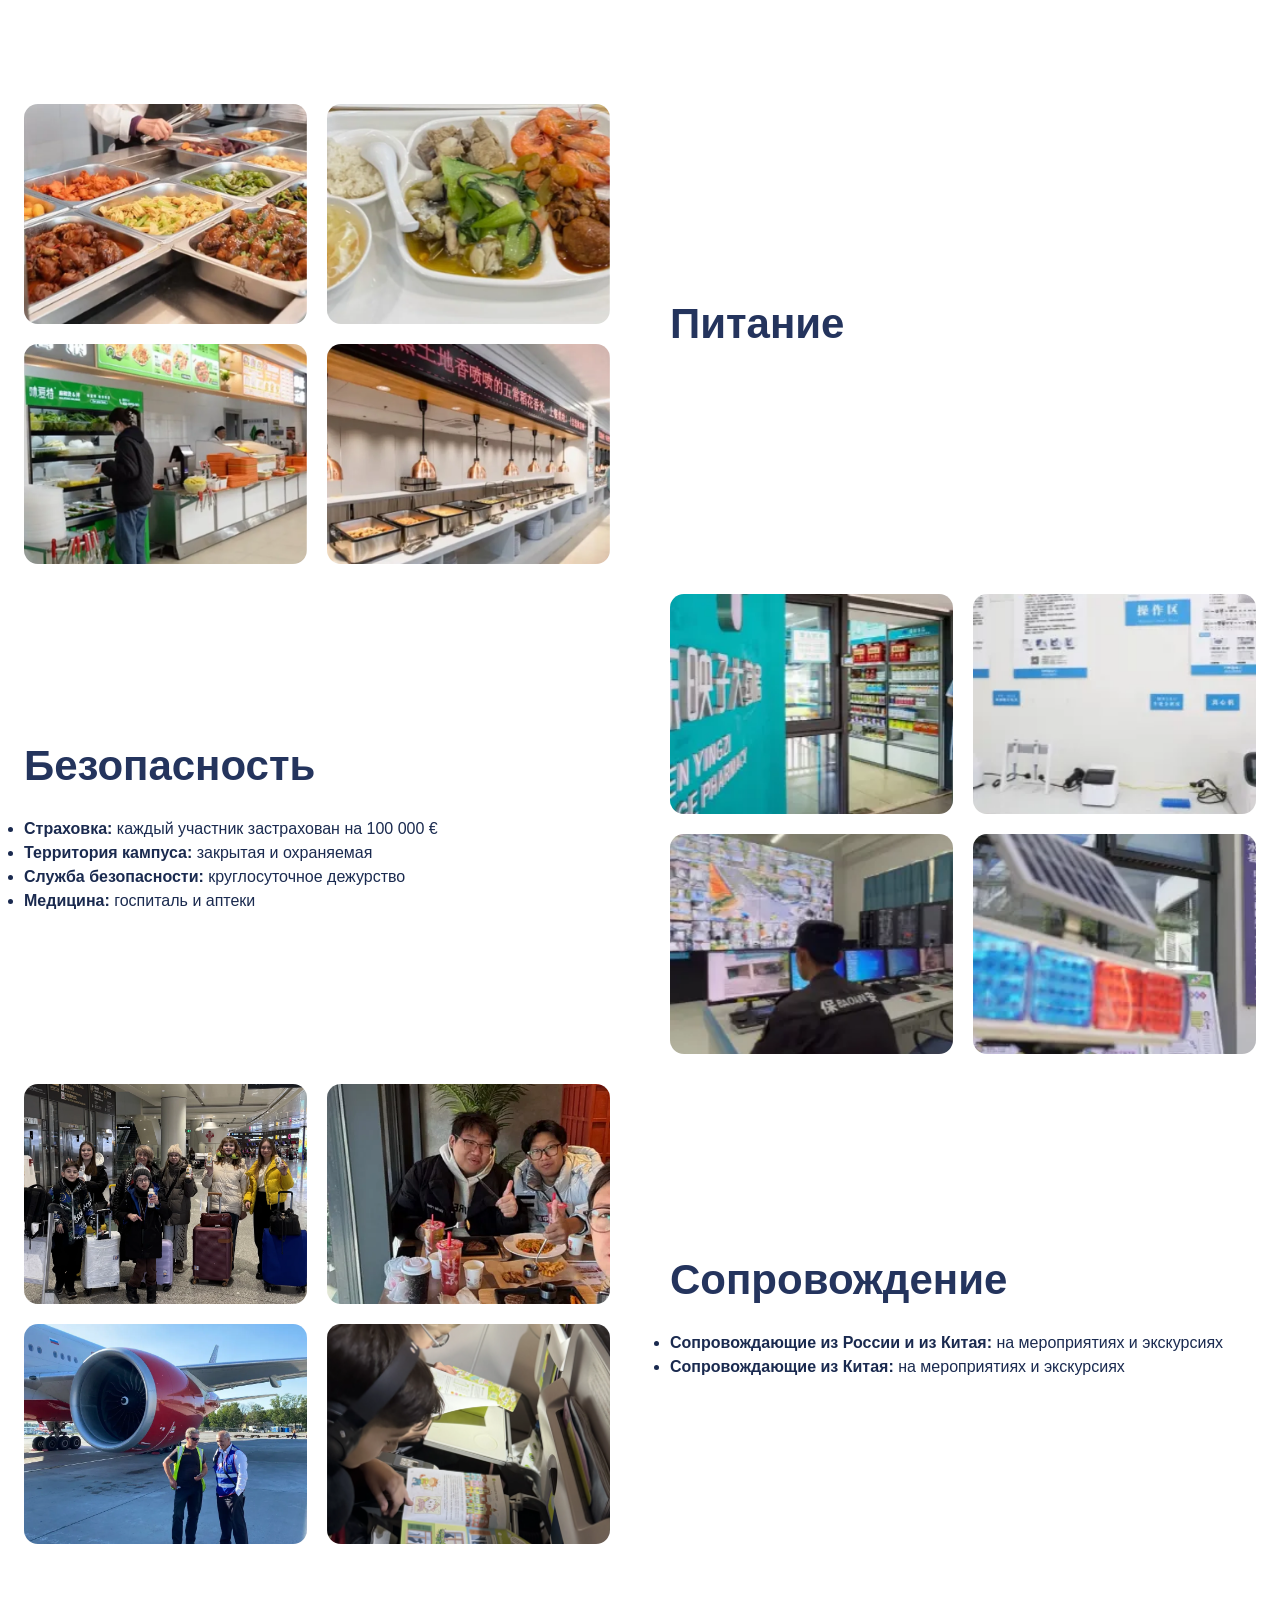
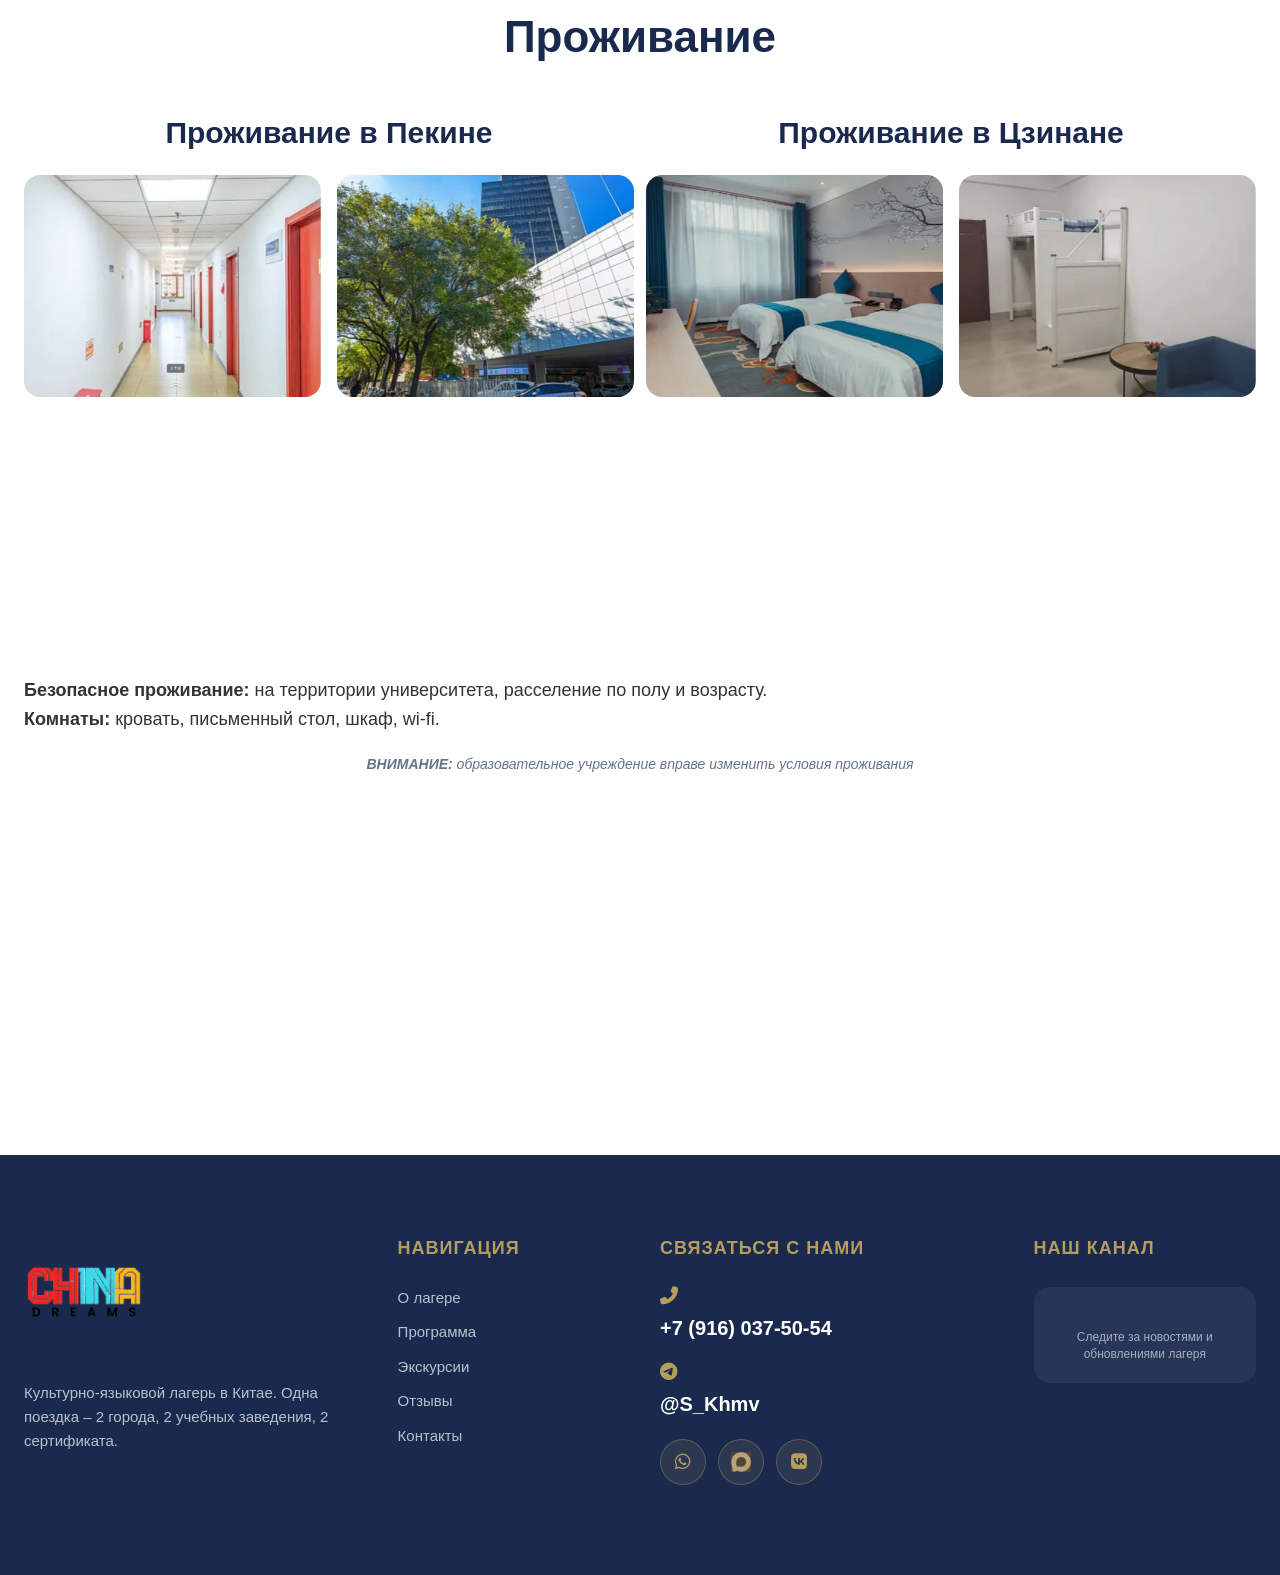
==== commit 0062f0c8: "Merge branch 'main' of https://github.com/LeraBlt/china1" ====
--- a/summer2026/index.html
+++ b/summer2026/index.html
@@ -687,6 +687,7 @@
                         <h2>Сопровождение</h2>
                         <ul class="info-list">
                             <li><strong>Сопровождающие из России и из Китая:</strong> на мероприятиях и экскурсиях</li>
+                            <li><strong>Сопровождающие из Китая:</strong> на мероприятиях и экскурсиях</li>
                         </ul>
                     </div>
 
@@ -1312,7 +1313,7 @@
                             <div class="details-group">
                                 <h4 class="group-title">ОБУЧЕНИЕ И КОМФОРТ</h4>
                                 <ul class="custom-list">
-                                    <li>Образовательная и экскурсионная программа</li>
+                                    <li>Образовательная и познавательная программа</li>
                                     <li>Учебные материалы, необходимые для прохождения курса</li>
                                     <li>Проживание в университетском общежитии</li>
                                     <li>Питание в столовой университета (завтрак, обед и ужин)</li>
@@ -1333,7 +1334,7 @@
 
                         <div class="details-right-col" style="display: flex; flex-direction: column; gap: 10px;">
                             <div class="details-excluded-card">
-                                <h3 class="card-main-title">ОПЛАЧИВАЕТСЯ ОТДЕЛЬНО</h3>
+                                <h3 class="card-main-title">ОПЛАЧИВАЕТСЯ САМОСТОЯТЕЛЬНО</h3>
                                 <ul class="custom-list">
                                     <li>Перелёт в Китай обратно</li>
                                     <li>Нотариальное согласие родителей на выезд ребенка за границу</li>
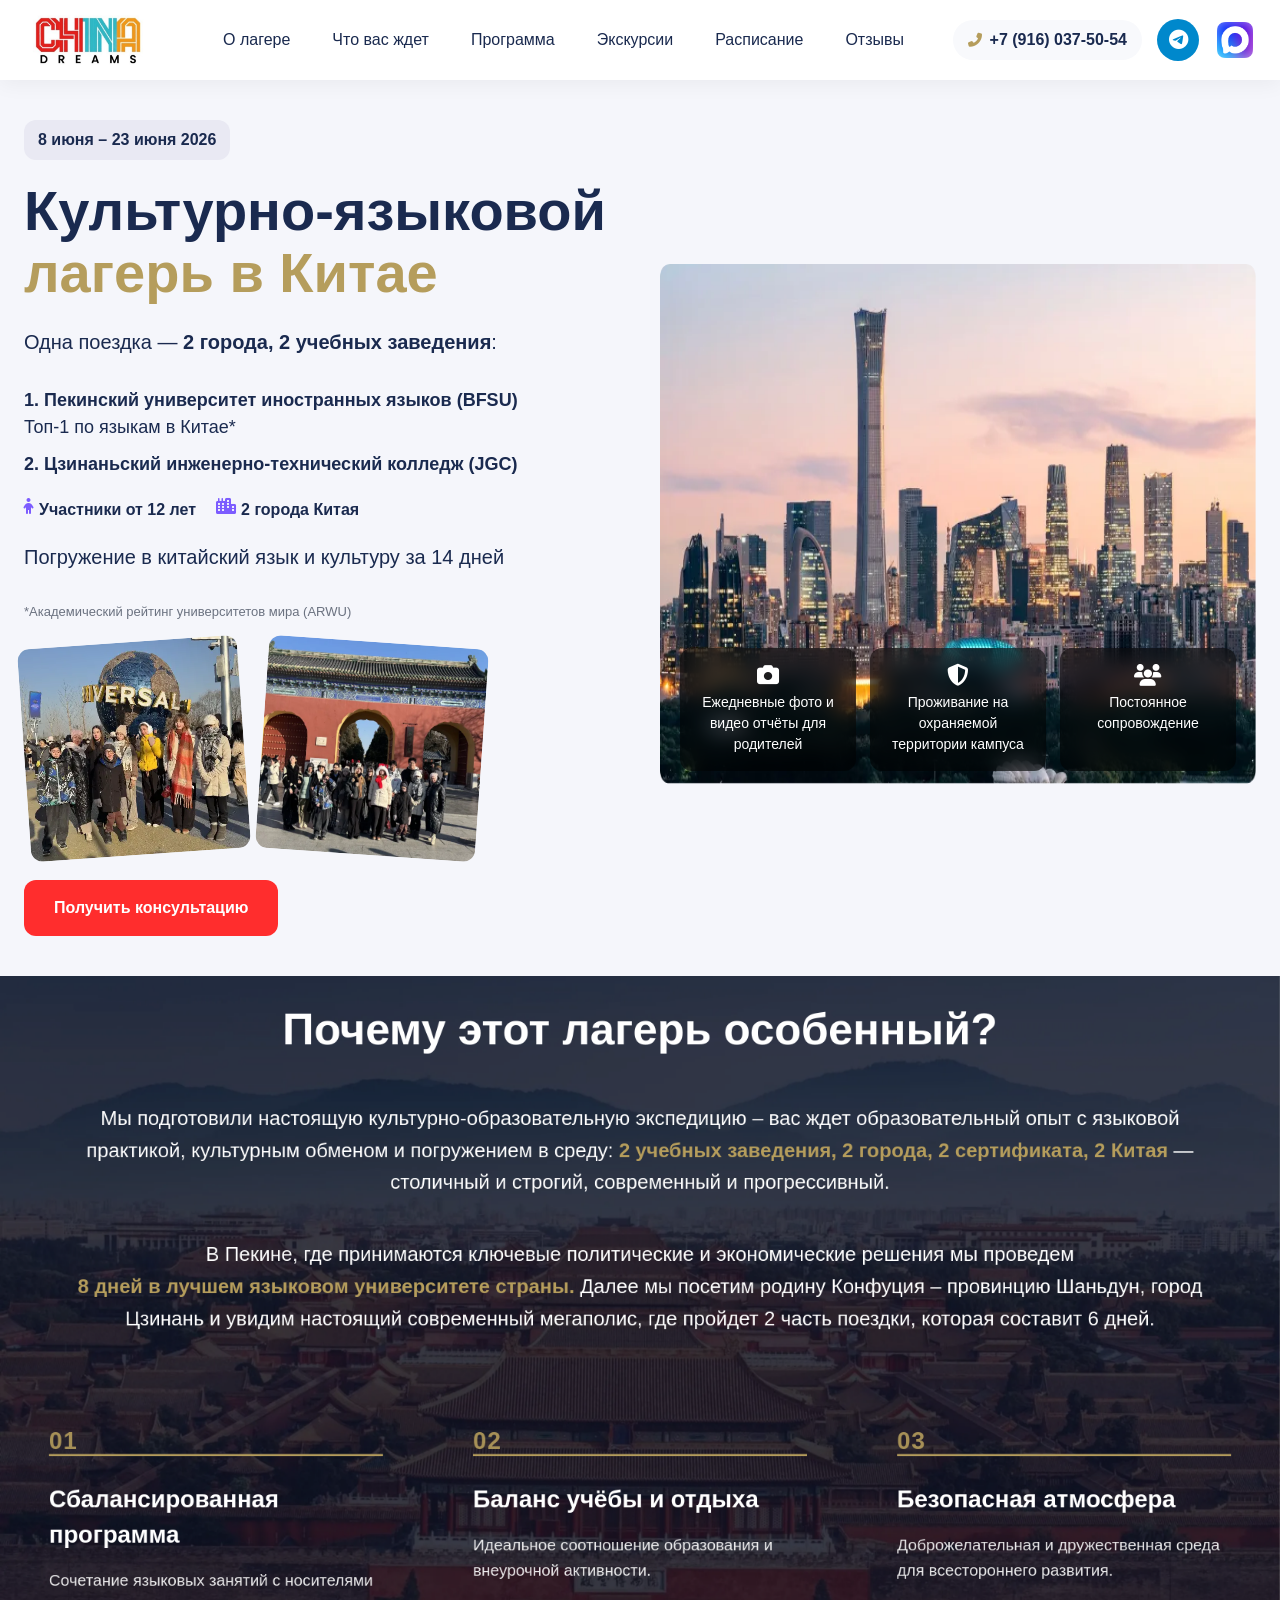
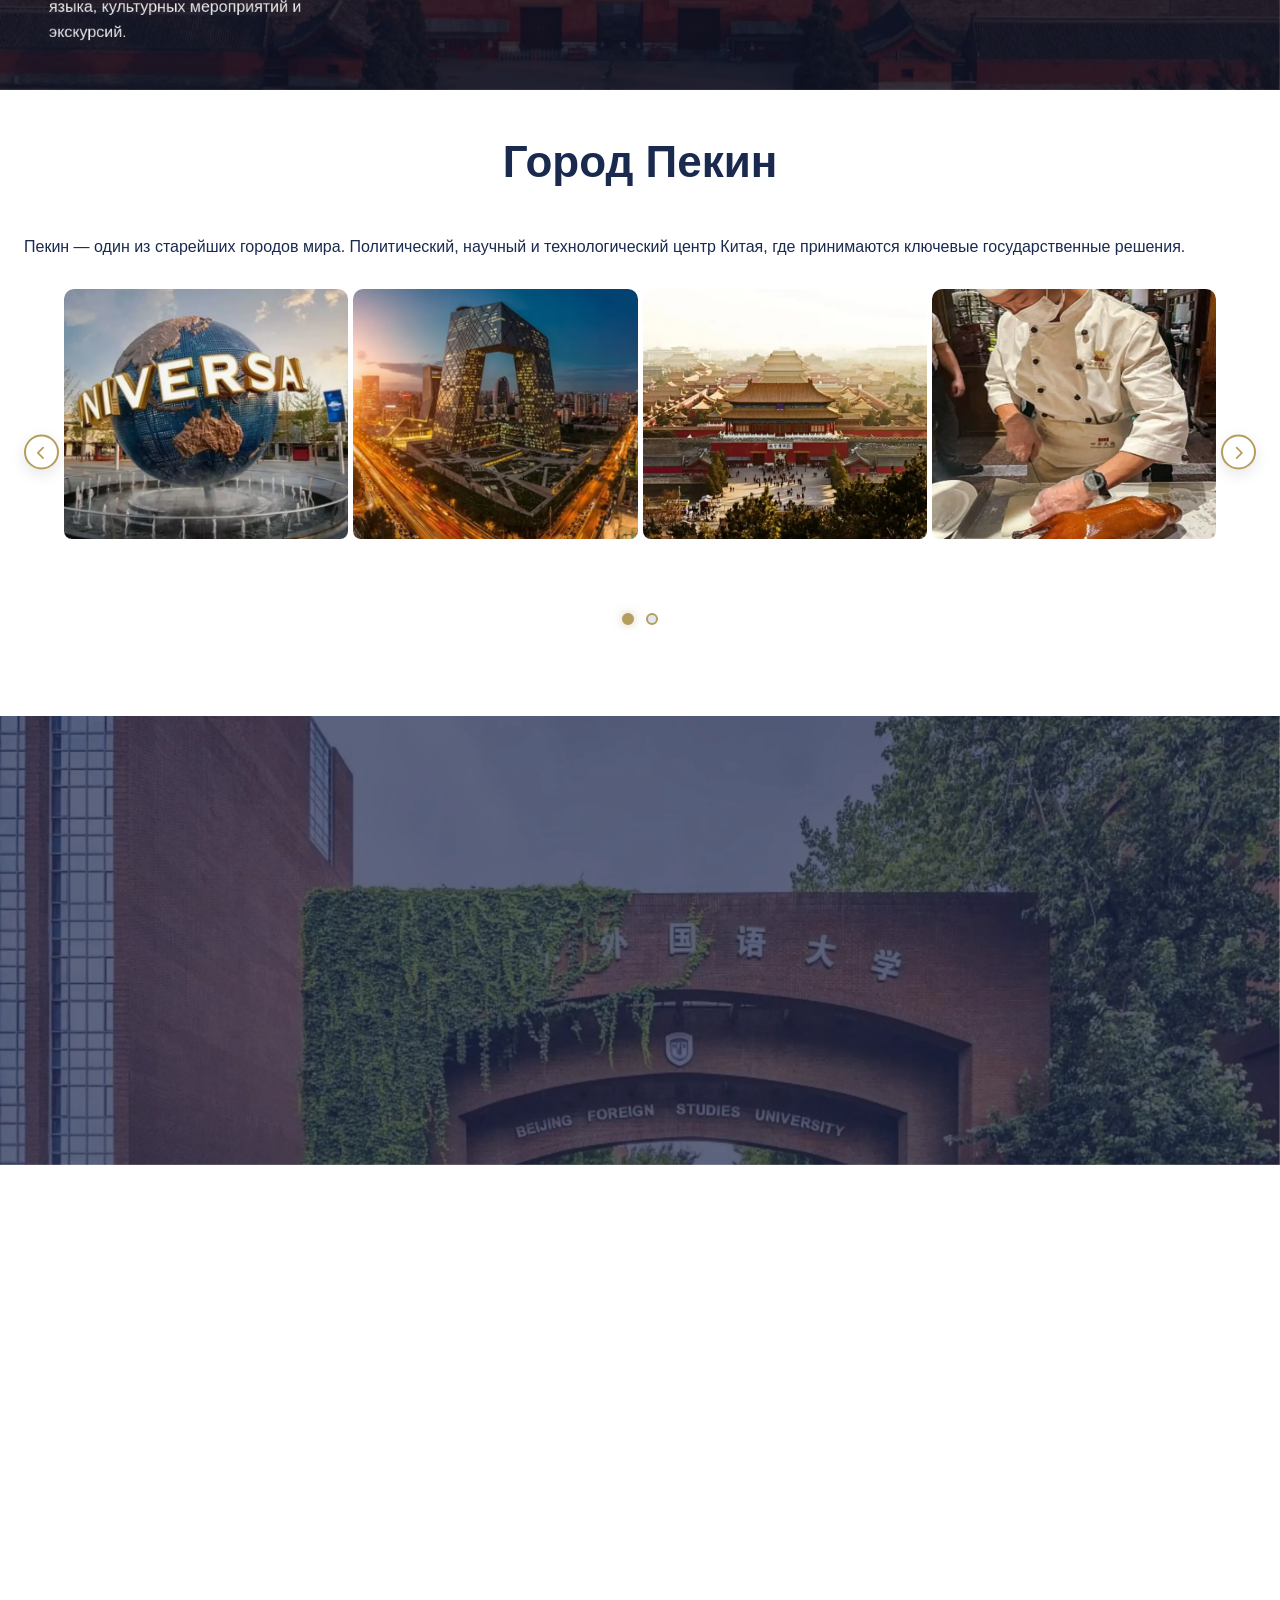
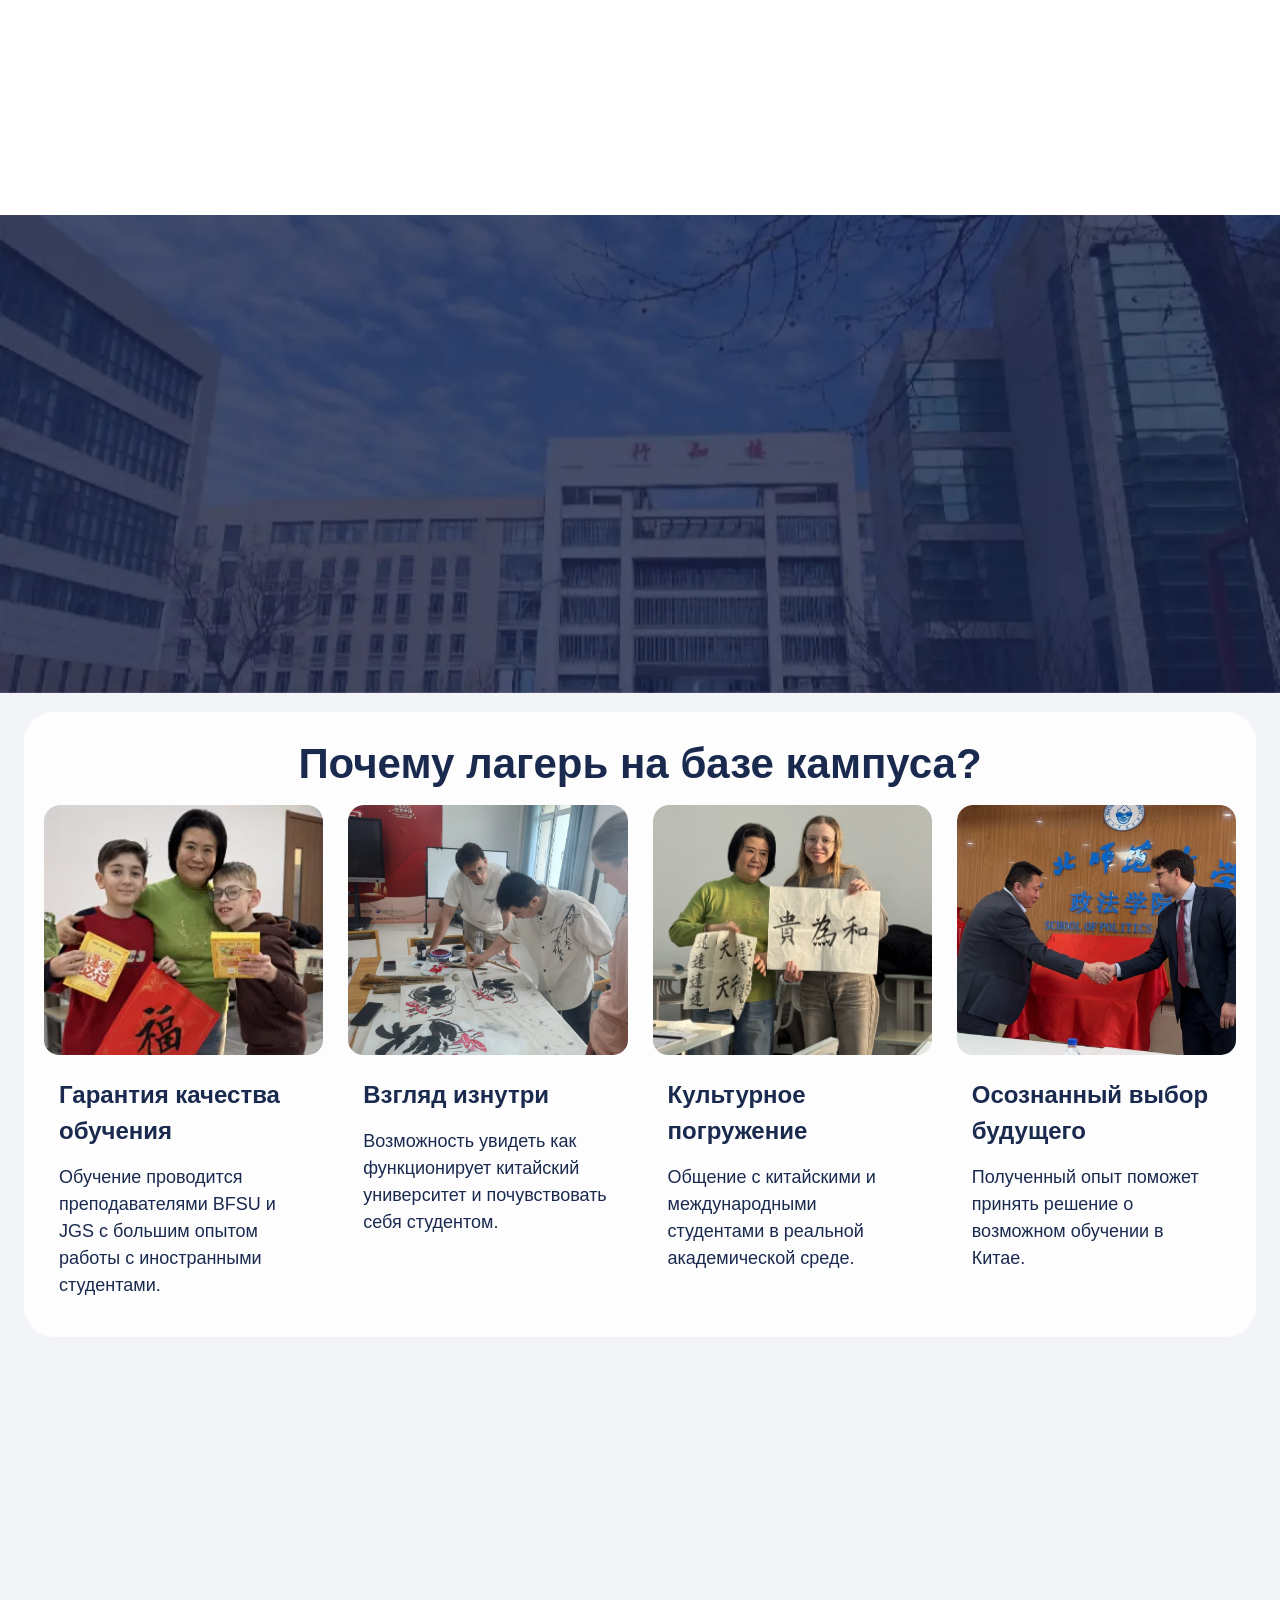
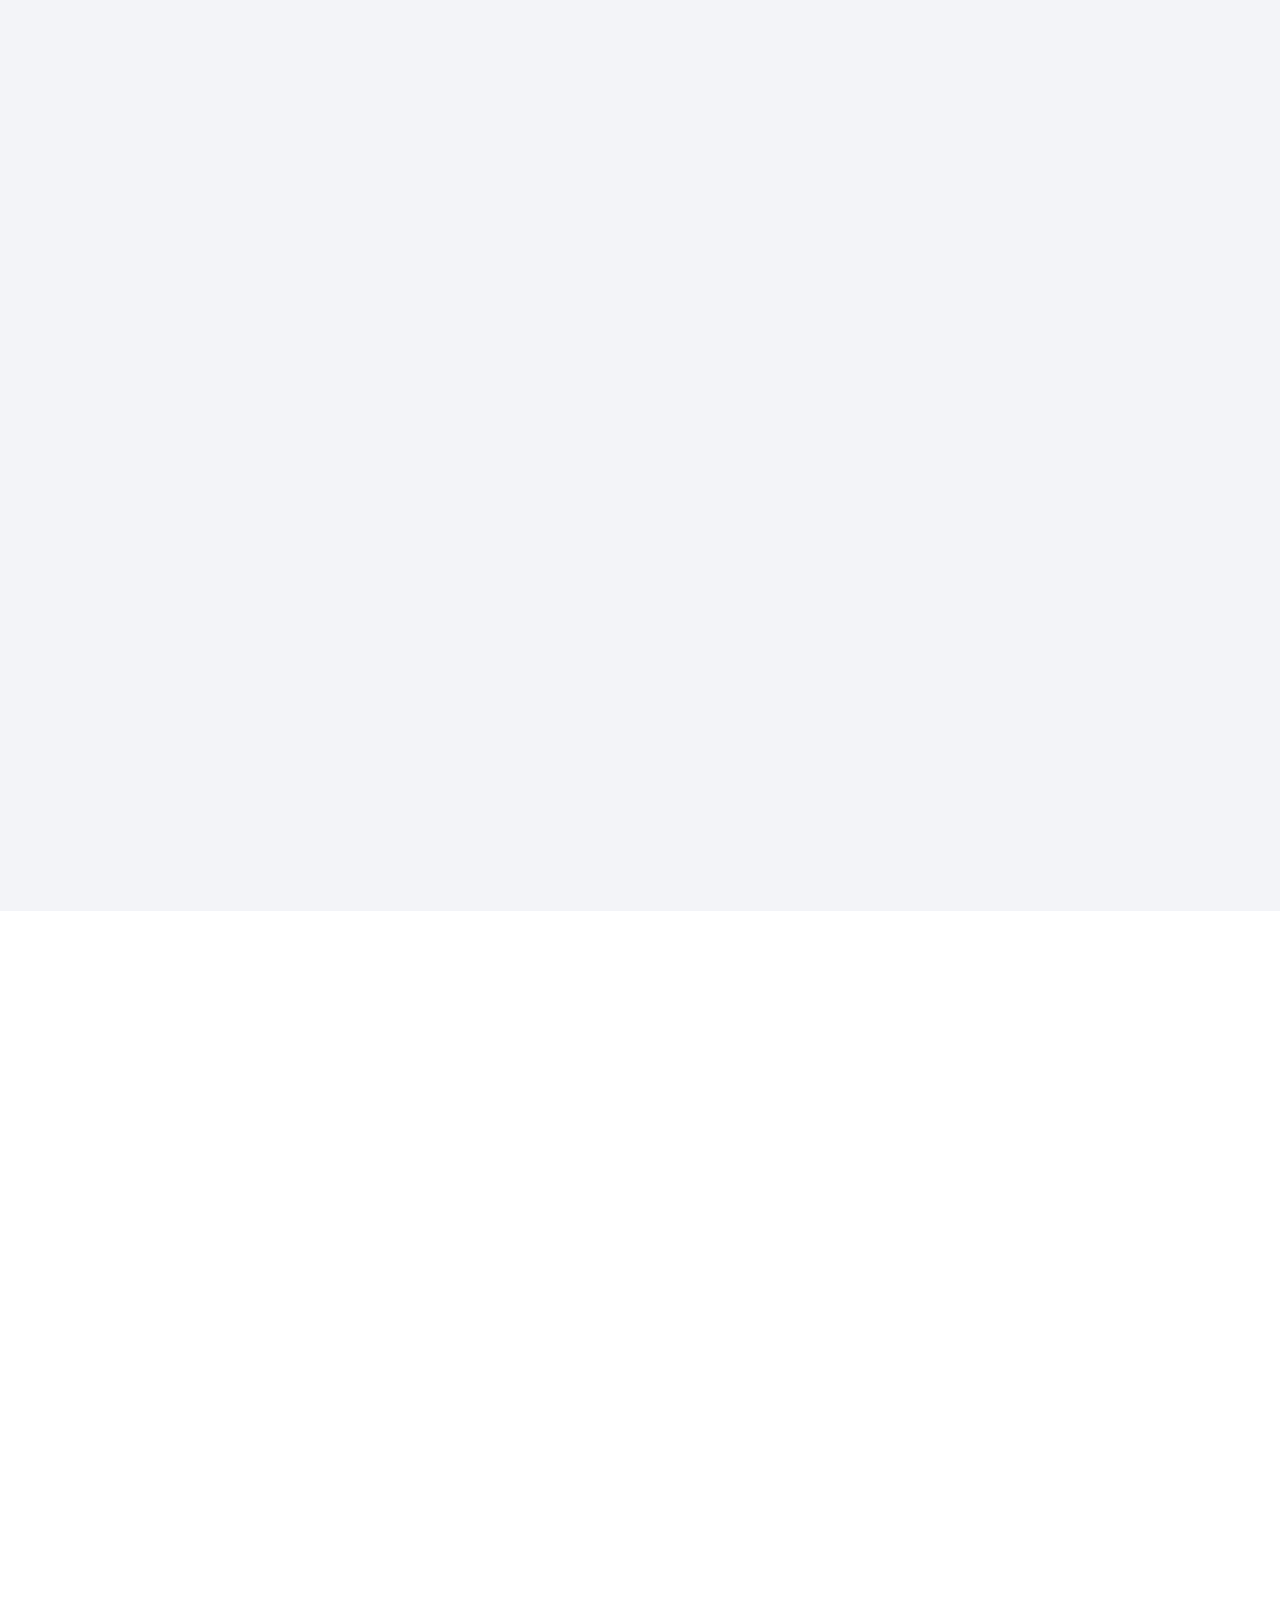
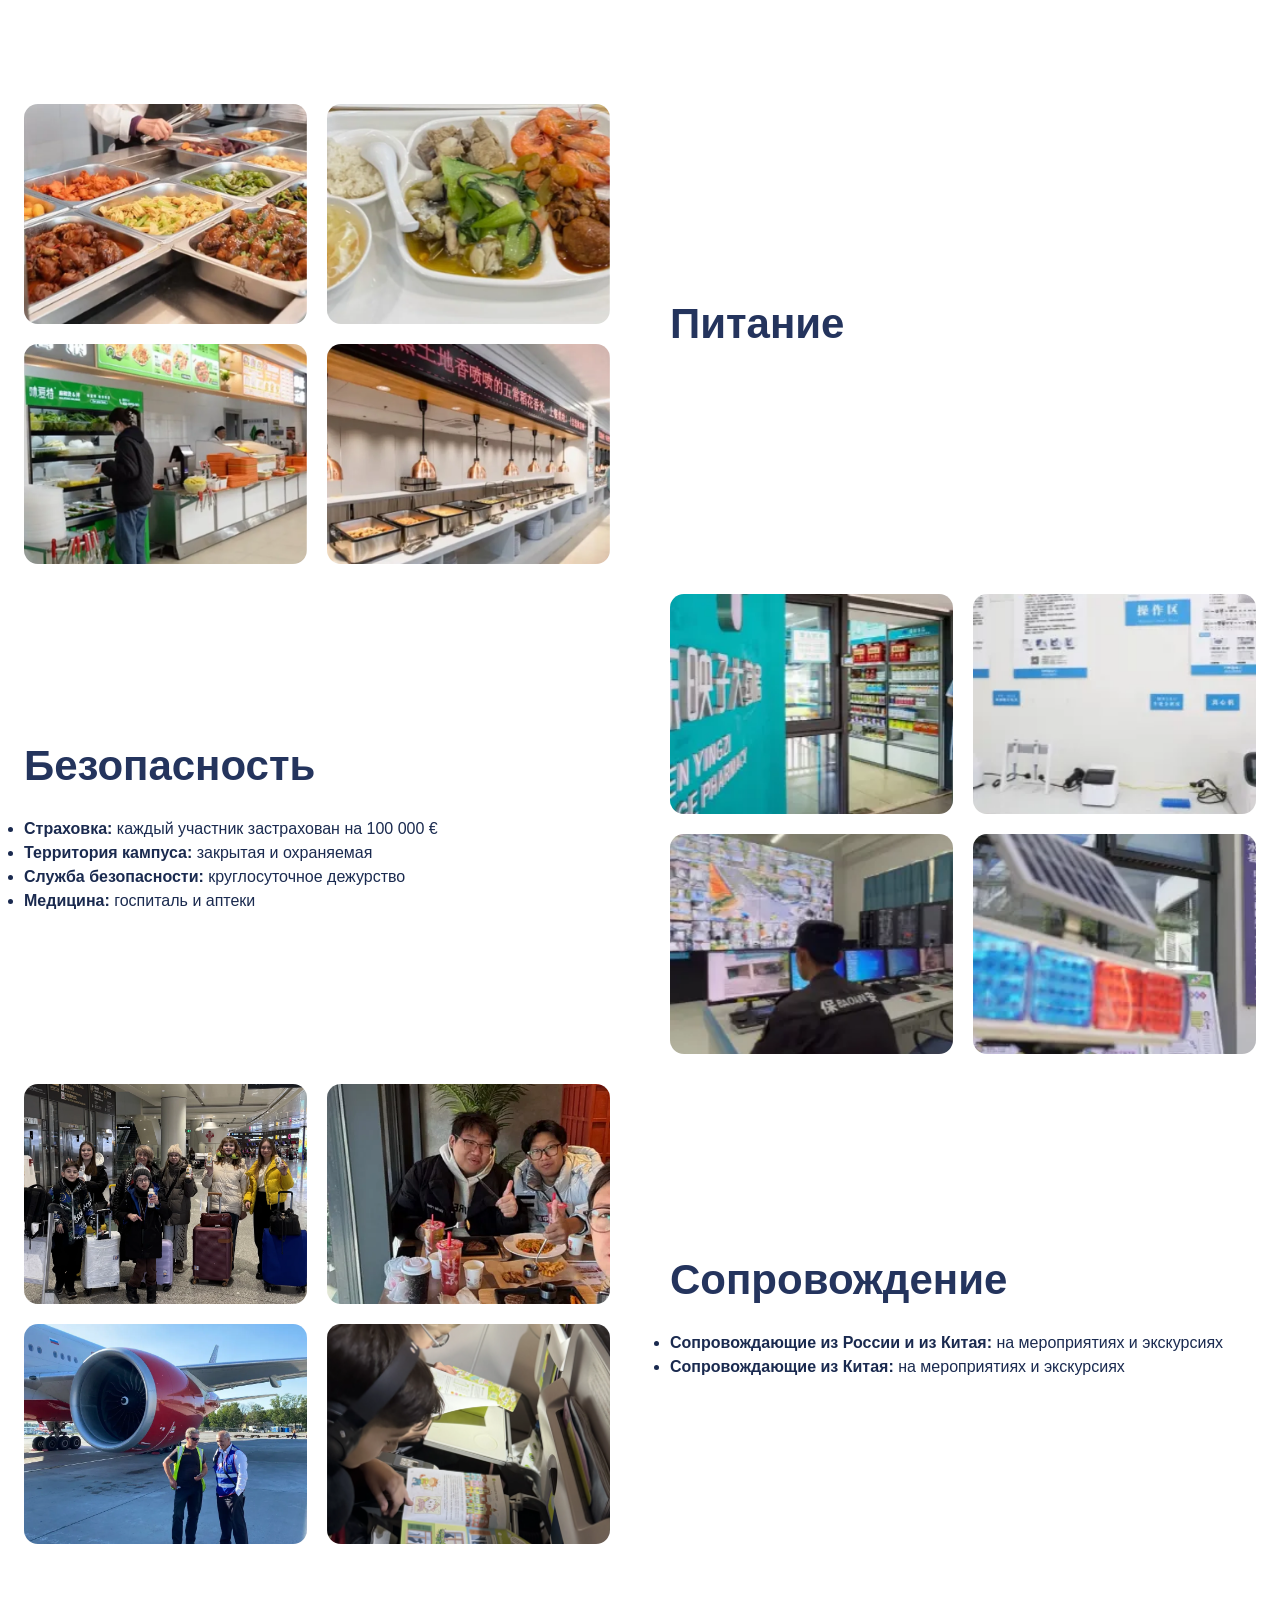
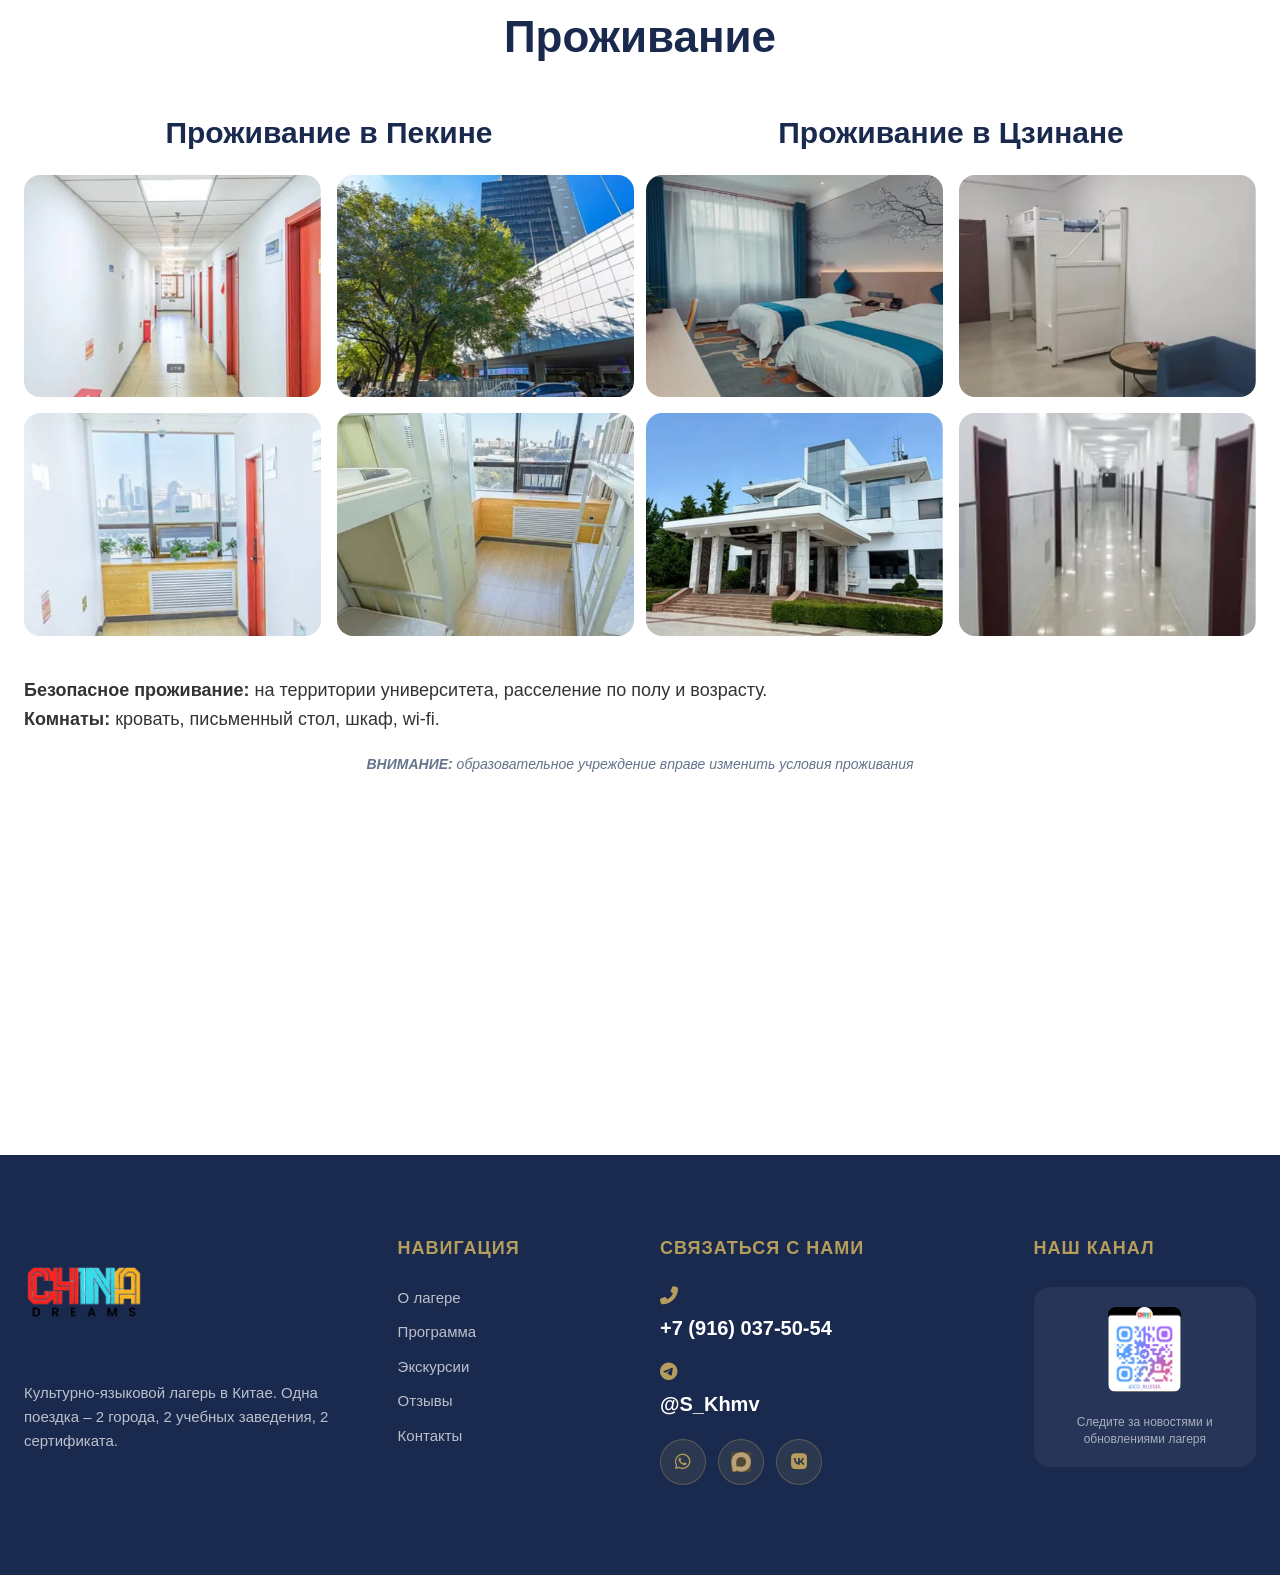
==== commit 08e697c2: "новое" ====
--- a/summer2026/index.html
+++ b/summer2026/index.html
@@ -1325,7 +1325,7 @@
                                 <h4 class="group-title">ОРГАНИЗАЦИЯ И БЕЗОПАСНОСТЬ</h4>
                                 <ul class="custom-list">
                                     <li>Регистрационный взнос и оформление на программу</li>
-                                    <li>Групповое сопровождение на период программы</li>
+                                    <li>Сопровождение на период программы</li>
                                     <li>Транспортное обеспечение</li>
                                     <li>Фото и видеоотчёты для родителей</li>
                                 </ul>
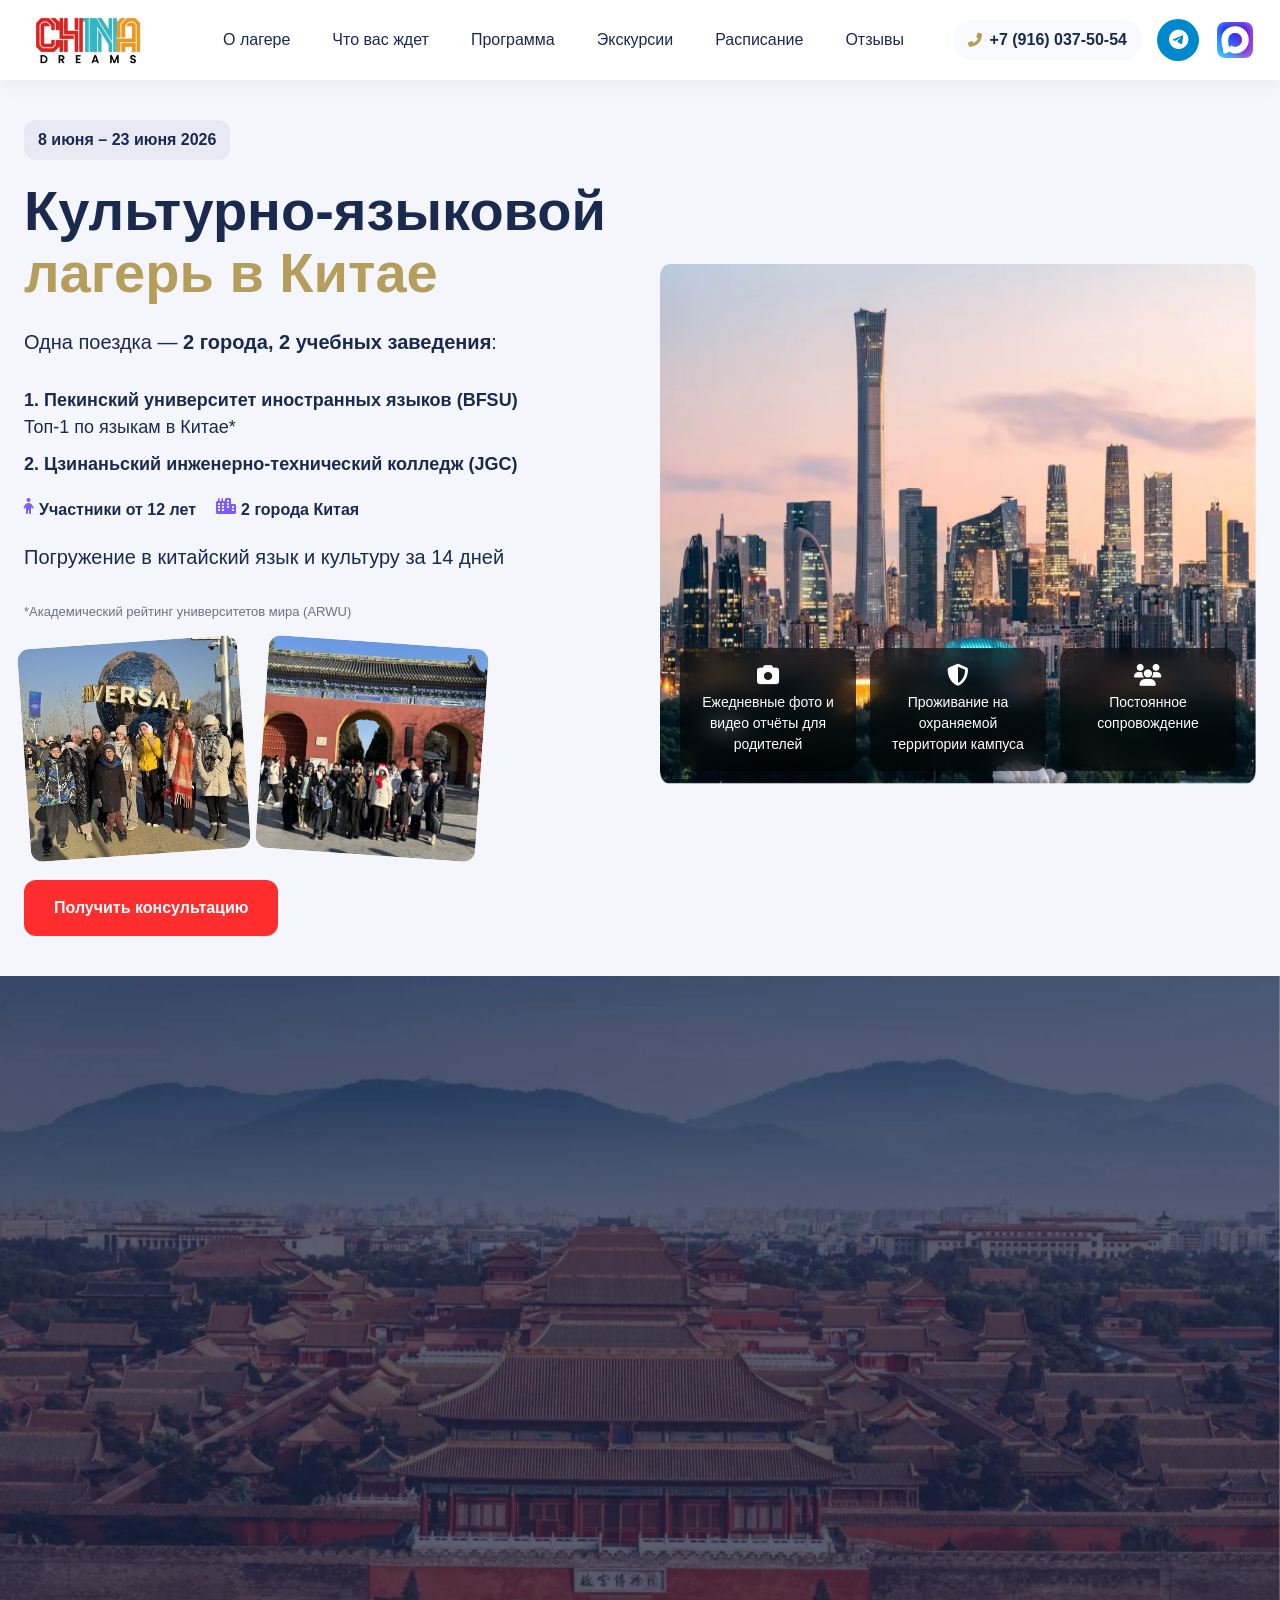
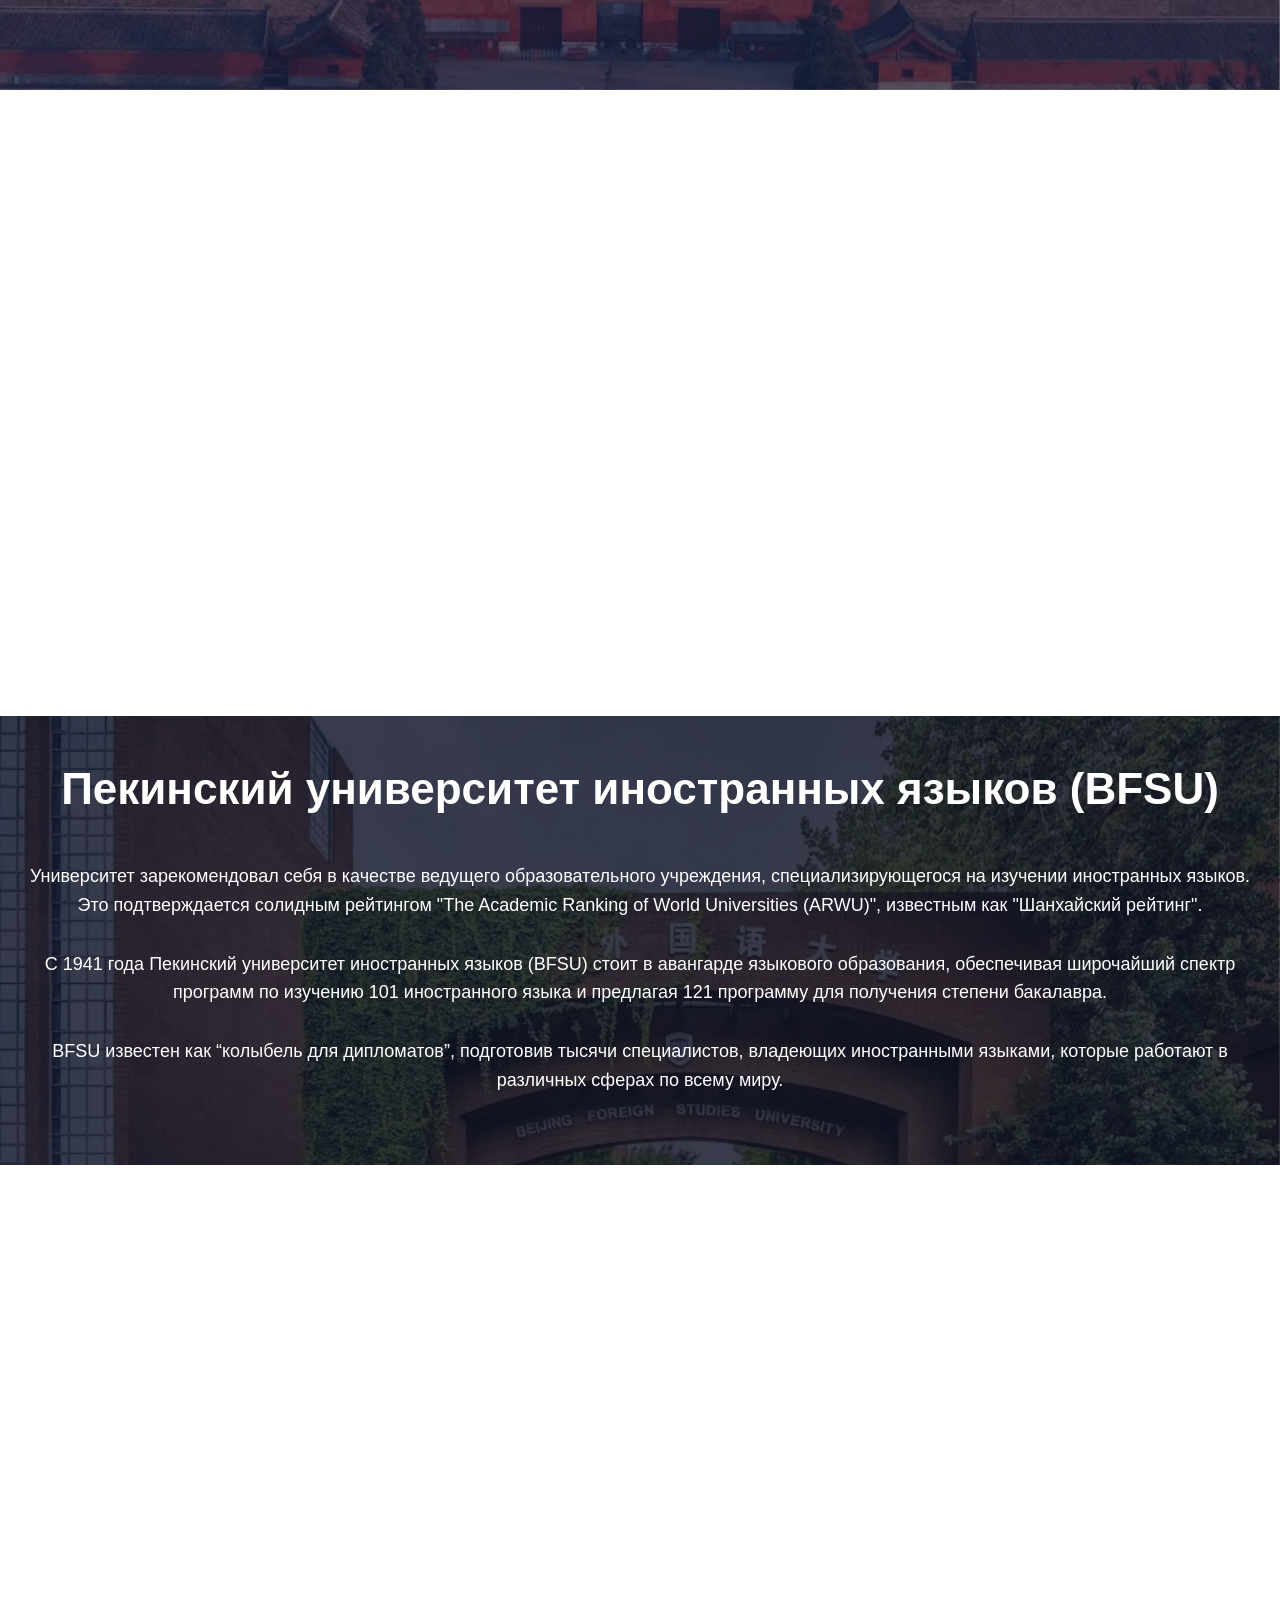
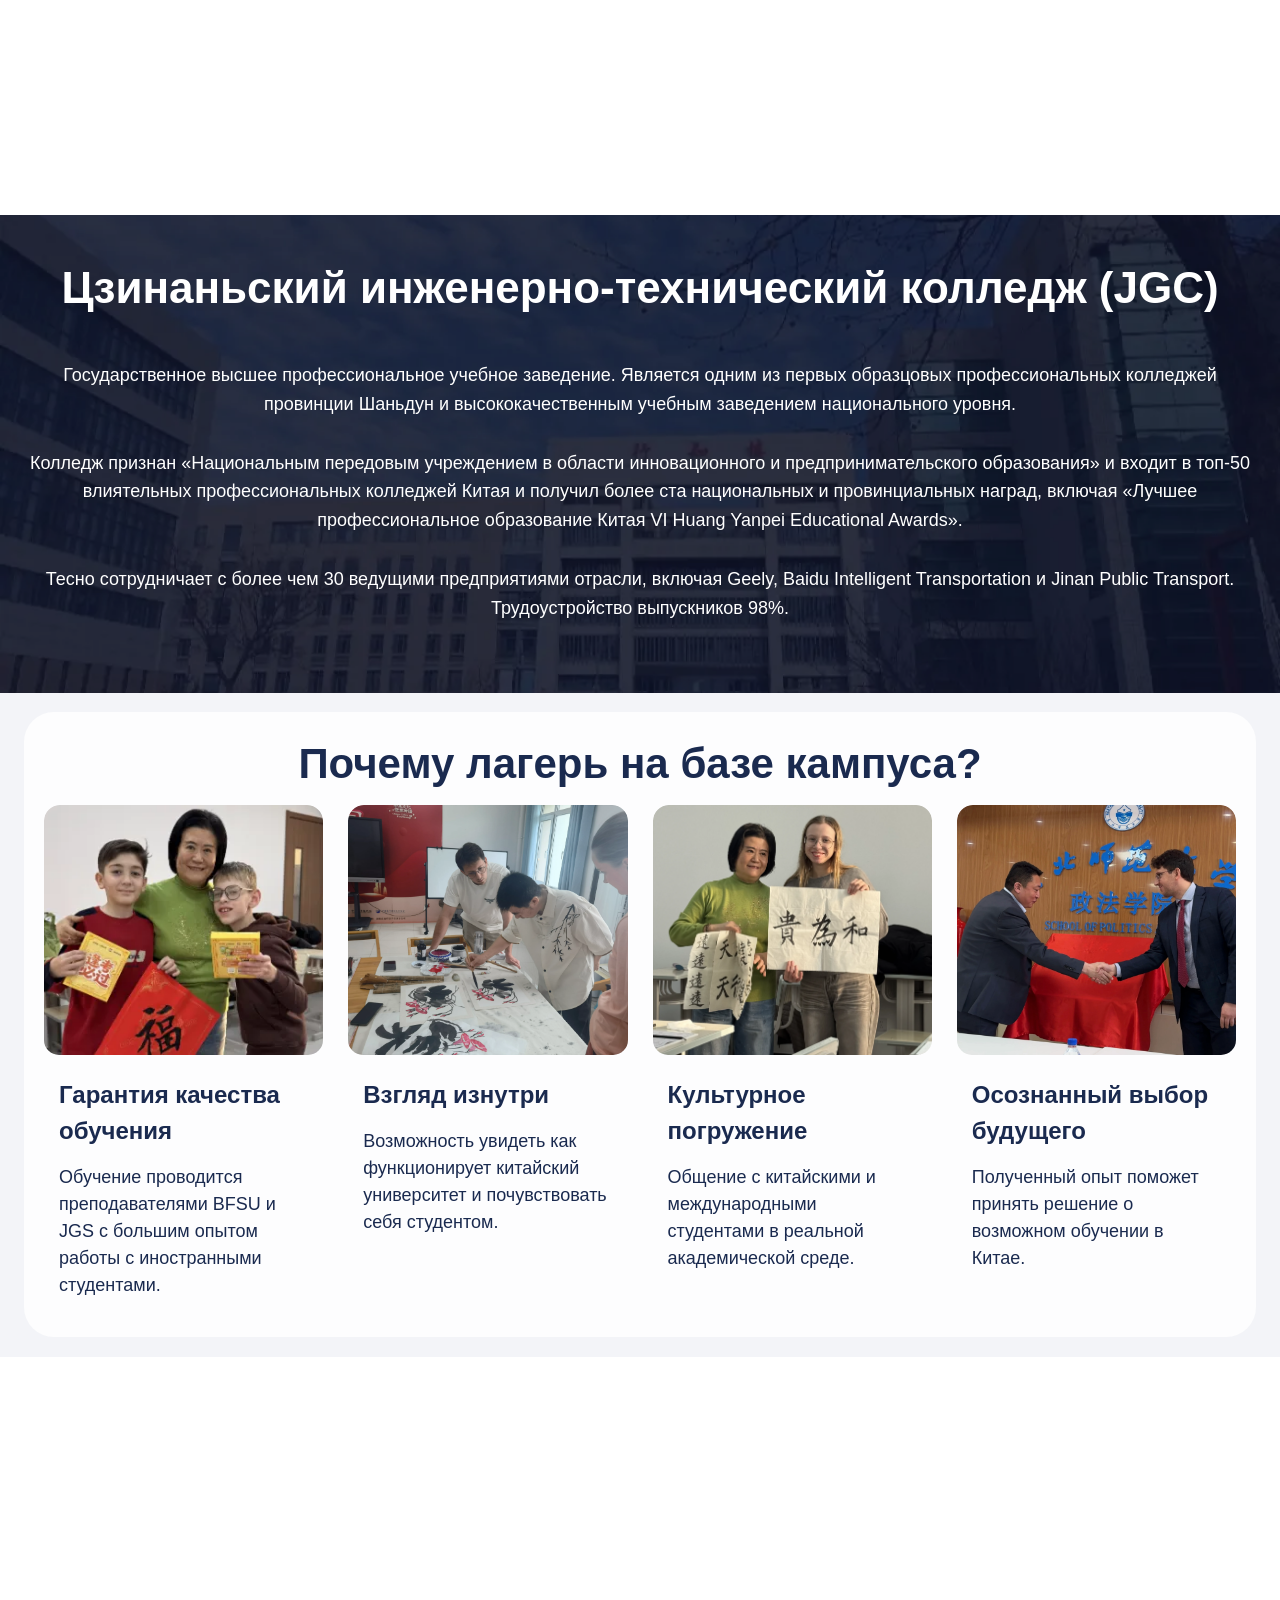
==== commit 8212abd7: "новое" ====
--- a/summer2026/index.html
+++ b/summer2026/index.html
@@ -687,7 +687,7 @@
                         <h2>Сопровождение</h2>
                         <ul class="info-list">
                             <li><strong>Сопровождающие из России и из Китая:</strong> на мероприятиях и экскурсиях</li>
-                            <li><strong>Сопровождающие из Китая:</strong> на мероприятиях и экскурсиях</li>
+                            <li><strong>Совместный перелёт:</strong>дети отправляются в Китай вместе с сопровождающими.</li>
                         </ul>
                     </div>
 
